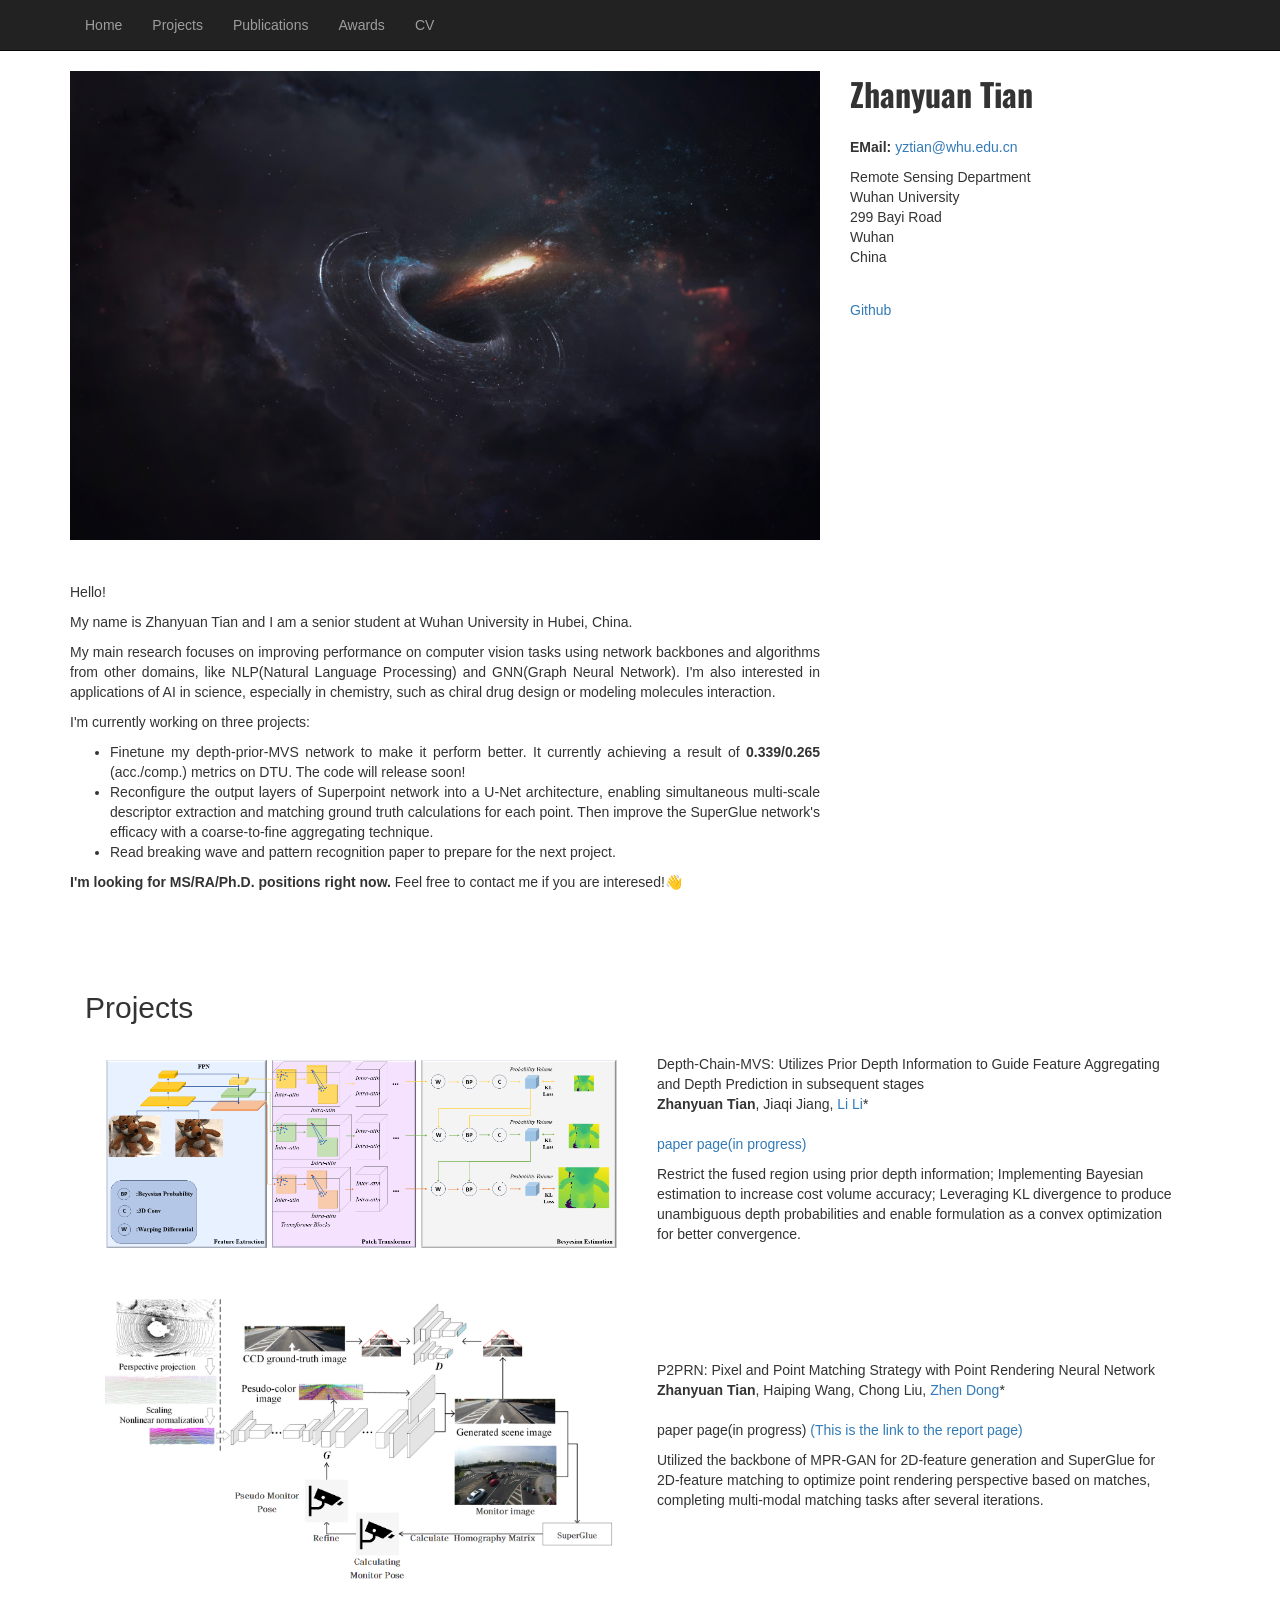
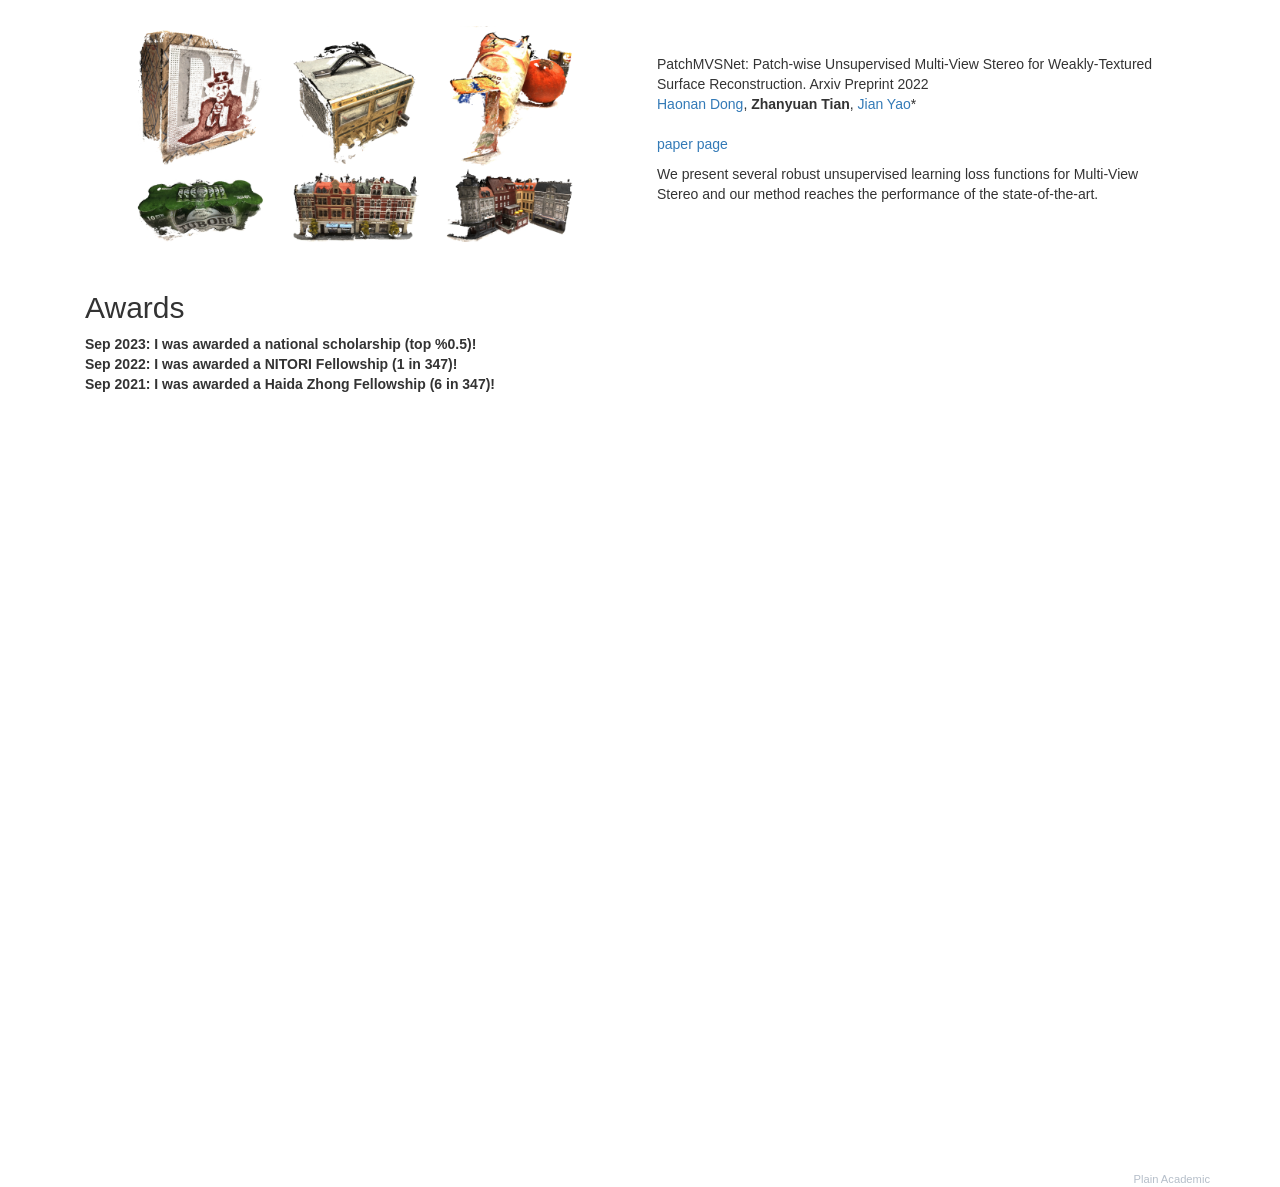
==== index.html @ 335a3fbc "Update index.html" ====
<!DOCTYPE html>
<!--
    Plain-Academic by Vasilios Mavroudis
    Released under the Simplified BSD License/FreeBSD (2-clause) License.
    https://github.com/mavroudisv/plain-academic
-->

<html lang="en">
<head>
  <title>Zhanyuan Tian</title>
  <meta charset="utf-8">
  <meta name="viewport" content="width=device-width, initial-scale=1">
  <link rel="stylesheet" href="https://maxcdn.bootstrapcdn.com/bootstrap/3.3.6/css/bootstrap.min.css">
  <script src="https://ajax.googleapis.com/ajax/libs/jquery/1.12.0/jquery.min.js"></script>
  <script src="https://maxcdn.bootstrapcdn.com/bootstrap/3.3.6/js/bootstrap.min.js"></script>
  <link href='https://fonts.googleapis.com/css?family=Oswald:700' rel='stylesheet' type='text/css'>
</head>
<body>


<!-- Navigation -->
	<nav class="navbar navbar-inverse navbar-static-top" role="navigation">
	  <div class="container">
		<div class="navbar-header">
		  <button type="button" class="navbar-toggle collapsed" data-toggle="collapse" data-target="#bs-example-navbar-collapse-1">
						<span class="sr-only">Toggle navigation</span>
						<span class="icon-bar"></span>
						<span class="icon-bar"></span>
						<span class="icon-bar"></span>
					</button>
		</div>

		<!-- Collect the nav links, forms, and other content for toggling -->
		<div class="collapse navbar-collapse" id="bs-example-navbar-collapse-1">
		  <ul class="nav navbar-nav">
				  <li><a href="index.html">Home</a></li>
				  <li><a href="#Projects">Projects</a></li>
				  <li><a href="#Publications">Publications</a></li> 
				  <li><a href="#Awards">Awards</a></li>
				  <li><a href="My_Resume_clean.pdf">CV</a></li> 
		  </ul>
		</div>
	  </div>
	</nav>
  
  <!-- Page Content -->
    <div class="container">

        <div class="row">

            <!-- Entries Column -->
            <div class="col-md-8" style="height: 100vh;">
                
                <!-- Main Image -->
                <img class="img-responsive" src="imgs/photo.gif" alt=""><br>
                
                <div style="margin-top:3%; text-align:justify;">     
					<p>Hello!<p>
					<p>My name is Zhanyuan Tian and I am a senior student at Wuhan University in Hubei, China. <p>
					<p>My main research focuses on improving performance on computer vision tasks using network backbones and algorithms from other domains, like NLP(Natural Language Processing) and GNN(Graph Neural Network). I'm also interested in applications of AI in science, especially in chemistry, such as chiral drug design or modeling molecules interaction.<p>
					<p> I'm currently working on three projects: </p>
					<ul>
					  <li>Finetune my depth-prior-MVS network to make it perform better. It currently achieving a result of <b>0.339/0.265</b> (acc./comp.) metrics on DTU. The code will release soon!</li>
					  <li>Reconfigure the output layers of Superpoint network into a U-Net architecture, enabling simultaneous multi-scale descriptor extraction and matching ground truth calculations for each point. Then improve the SuperGlue network's efficacy with a coarse-to-fine aggregating technique.</li>
					  <li>Read breaking wave and pattern recognition paper to prepare for the next project.</li>
					</ul>
					<p><b>I'm looking for MS/RA/Ph.D. positions right now.</b> Feel free to contact me if you are interesed!👋<p>
					
                </div>
            </div> 

            <!-- Contact Info on the Sidebar -->
            <div class="col-md-4">
                <div style="font-family: 'Oswald', sans-serif; font-size: 32px;"><b>Zhanyuan Tian</b></div><br>
                <p><b>EMail: </b><a href="mailto:yztian@whu.edu.cn">yztian@whu.edu.cn</a><br>
                <p>Remote Sensing Department<br>
                Wuhan University<br>
                299 Bayi Road<br>
                Wuhan <br>
                China <br>
                </p>
            </div>
            
            
            <!-- Links on the Sidebar -->
            <div class="col-md-4" style="margin-top:2%">
              <dd><a href="https://github.com/No-strum">Github</a></dd>
            </div>            
</div>
<!-- Projects -->
<div class="col-md-12" style="height: 100vh;">
  <h2 id="Projects">Projects</h2>
	<table style="width:100%;border:0px;border-spacing:0px;border-collapse:separate;margin-right:auto;margin-left:auto;"><tbody>
	<td style="padding:20px;width:25%;vertical-align:middle">
		<img src="imgs/depth-prior-MVS.png" alt="Project Image" width="512" height="auto" class="project-image">
        </td>
	<td style="padding:20px;width:75%;vertical-align:middle">
	           <span class="papertitle">Depth-Chain-MVS: Utilizes Prior Depth Information to Guide Feature Aggregating and Depth Prediction in subsequent stages</span>
	        <br>
	        <strong>Zhanyuan Tian</strong>,
	        Jiaqi Jiang,
	        <a href="https://cvrs.whu.edu.cn/lili/">Li Li</a>*
	        <br>
	        <br>
	        <a>paper page(in progress)</a>
	        <p></p>
	        <p>
	          	Restrict the fused region using prior depth information;
			Implementing Bayesian estimation to increase cost volume accuracy;
			Leveraging KL divergence to produce unambiguous depth probabilities and enable formulation as a convex optimization for better convergence.
	        </p>
        </td>
	</tbody>
	</table>
	
	
	<table style="width:100%;border:0px;border-spacing:0px;border-collapse:separate;margin-right:auto;margin-left:auto;"><tbody>
	<td style="padding:20px;width:25%;vertical-align:middle">
		<img src="imgs/P2PRN.png" alt="Project Image" width="512" height="auto" class="project-image">
        </td>
	<td style="padding:20px;width:75%;vertical-align:middle">
	          <span class="papertitle">P2PRN: Pixel and Point Matching Strategy with Point Rendering Neural Network</span>
	        <br>
	        <strong>Zhanyuan Tian</strong>,
	        Haiping Wang,
	        Chong Liu,
	        <a href="https://dongzhenwhu.github.io/index.html">Zhen Dong</a>*
	        <br>
	        <br>
	        paper page(in progress) <a href="https://arxiv.org/abs/2310.14296">(This is the link to the report page)</a>
	        <p></p>
	        <p>
	          	Utilized the backbone of MPR-GAN for 2D-feature generation and SuperGlue for 2D-feature matching to optimize point rendering perspective based on matches, completing multi-modal matching tasks after several iterations.
	        </p>
        </td>
	</tbody>
	</table>

	
	<table style="width:100%;border:0px;border-spacing:0px;border-collapse:separate;margin-right:auto;margin-left:auto;"><tbody>
	<td style="padding:20px;width:25%;vertical-align:middle">
		<img src="imgs/patchmvs.png" alt="Project Image" width="512" height="auto" class="project-image">
        </td>
	<td style="padding:20px;width:75%;vertical-align:middle">
	          <span class="papertitle">PatchMVSNet: Patch-wise Unsupervised Multi-View Stereo for Weakly-Textured Surface Reconstruction. Arxiv Preprint 2022</span>
	        <br>
	        <a href="https://haonan-dong.github.io/">Haonan Dong</a>,
	        <strong>Zhanyuan Tian</strong>,
	        <a href="https://cvrs.whu.edu.cn/JianYao/">Jian Yao</a>*
	        <br>
	        <br>
	        <a href="https://arxiv.org/abs/2203.02156">paper page</a>
	        <p></p>
	        <p>
	          	We present several robust unsupervised learning loss functions for Multi-View Stereo and our method reaches the performance of the state-of-the-art.
	        </p>
        </td>
	</tbody>
	</table>

         
</div>
		
<!-- Awards -->
<div class="col-md-12" style="height: 100vh;">
  <h2 id="Awards">Awards</h2>

  <strong>Sep 2023: I was awarded a national scholarship (top %0.5)! </strong><br/>

  <strong>Sep 2022: I was awarded a NITORI Fellowship (1 in 347)! </strong><br/>

<strong>Sep 2021: I was awarded a Haida Zhong Fellowship (6 in 347)! </strong><br/>
</div>



    <!-- /.container -->
    
    <!-- Other people may like it too! -->
    <a style="color:#b5bec9;font-size:0.8em; float:right;" href="https://github.com/mavroudisv/plain-academic">Plain Academic</a> 
    
</body>

</html>
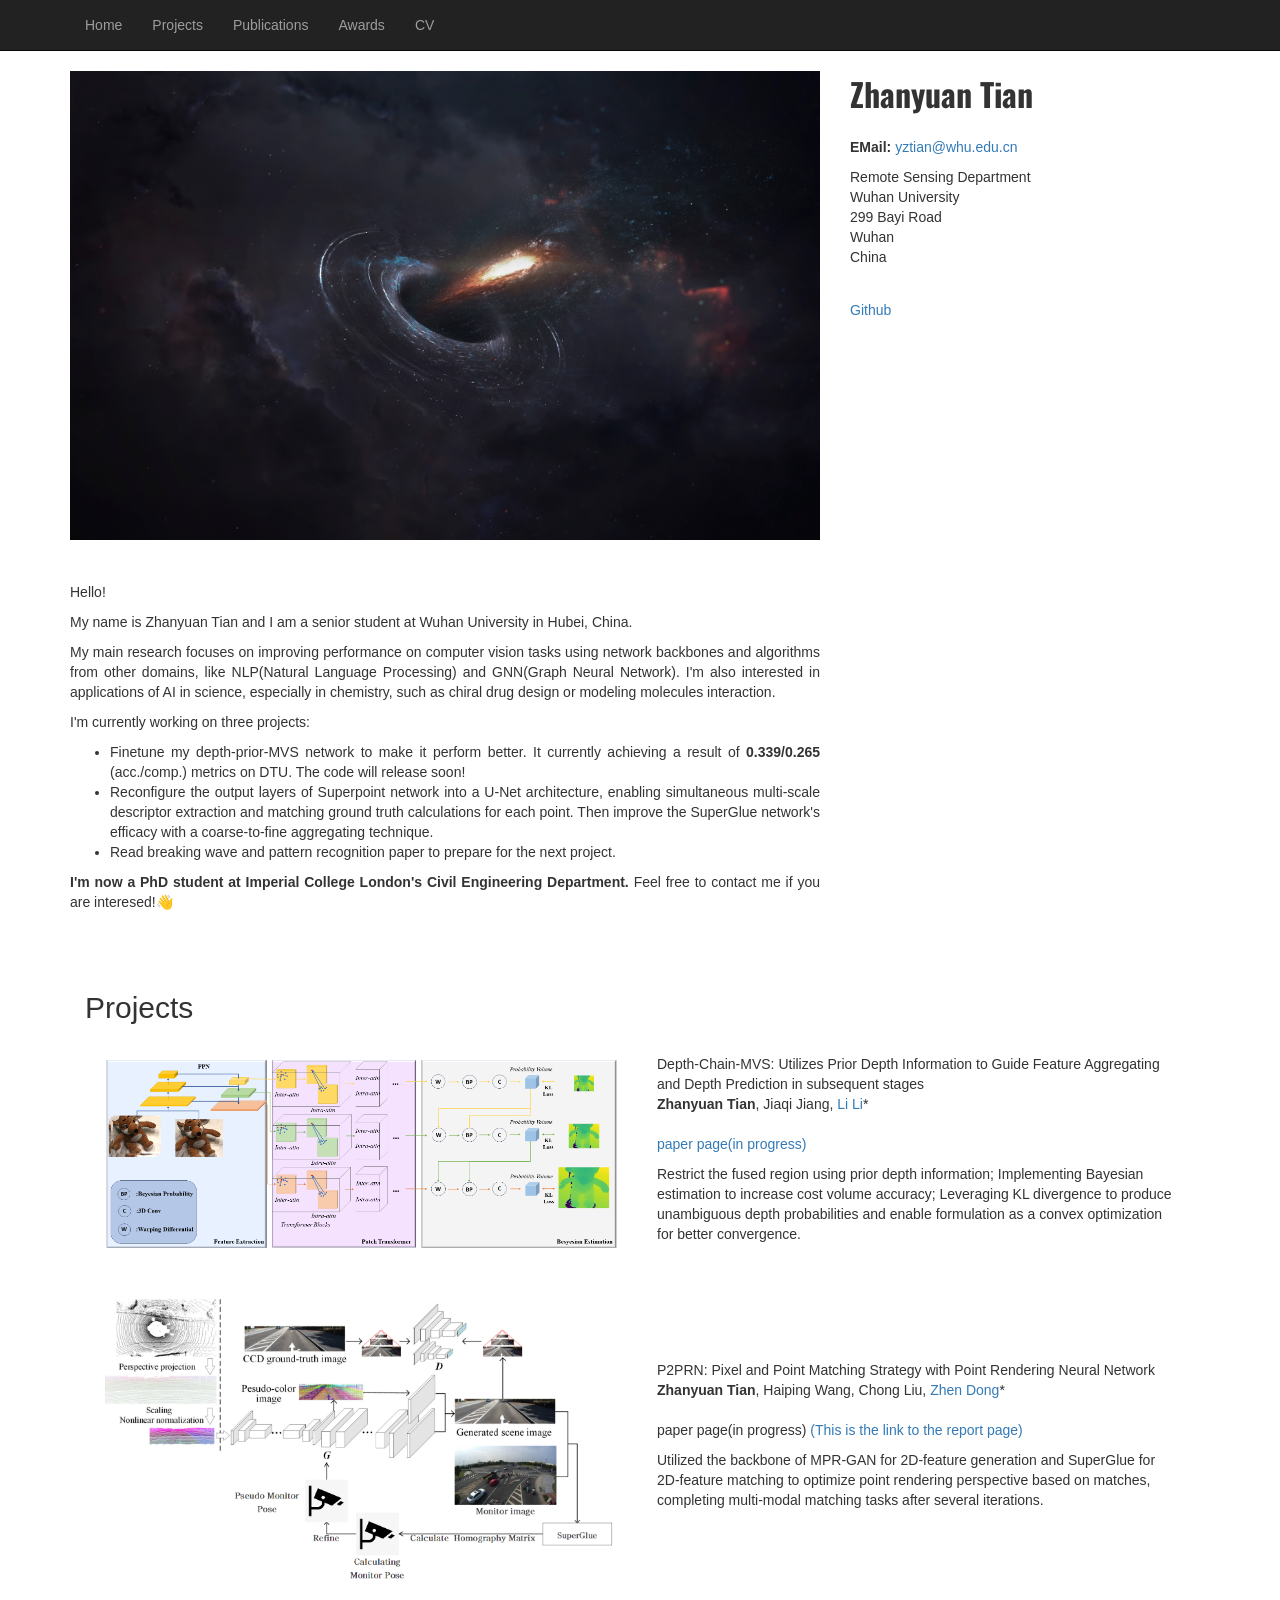
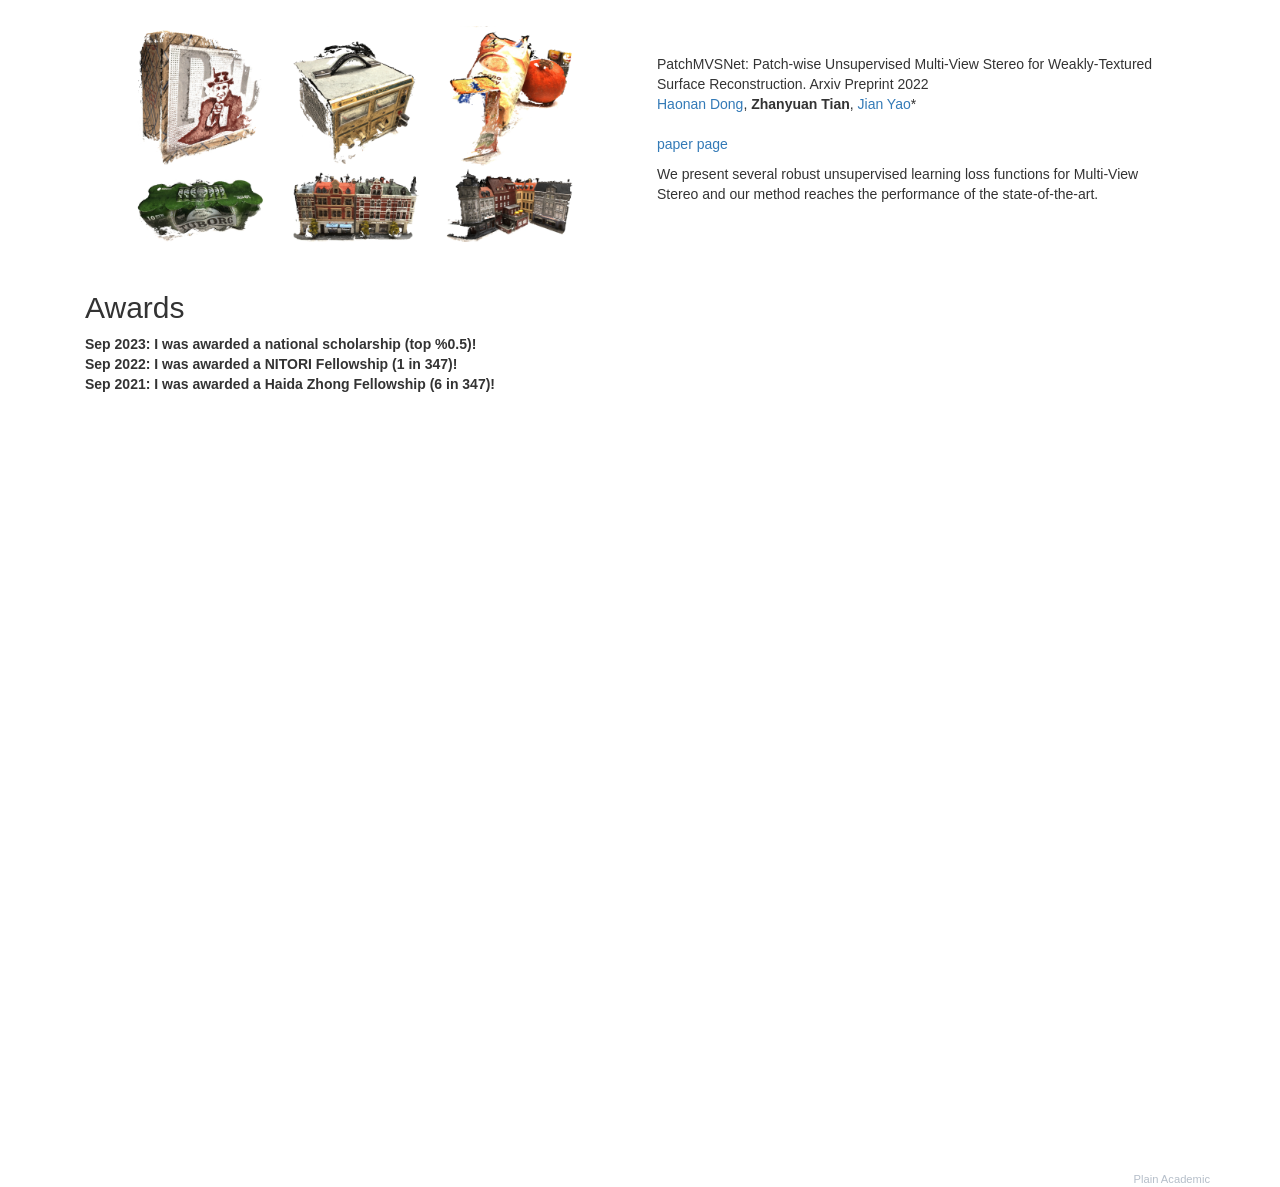
==== commit 9ba61fff: "Update index.html" ====
--- a/index.html
+++ b/index.html
@@ -64,7 +64,7 @@
 					  <li>Reconfigure the output layers of Superpoint network into a U-Net architecture, enabling simultaneous multi-scale descriptor extraction and matching ground truth calculations for each point. Then improve the SuperGlue network's efficacy with a coarse-to-fine aggregating technique.</li>
 					  <li>Read breaking wave and pattern recognition paper to prepare for the next project.</li>
 					</ul>
-					<p><b>I'm looking for MS/RA/Ph.D. positions right now.</b> Feel free to contact me if you are interesed!👋<p>
+					<p><b>I'm now a PhD student at Imperial College London's Civil Engineering Department.</b> Feel free to contact me if you are interesed!👋<p>
 					
                 </div>
             </div> 
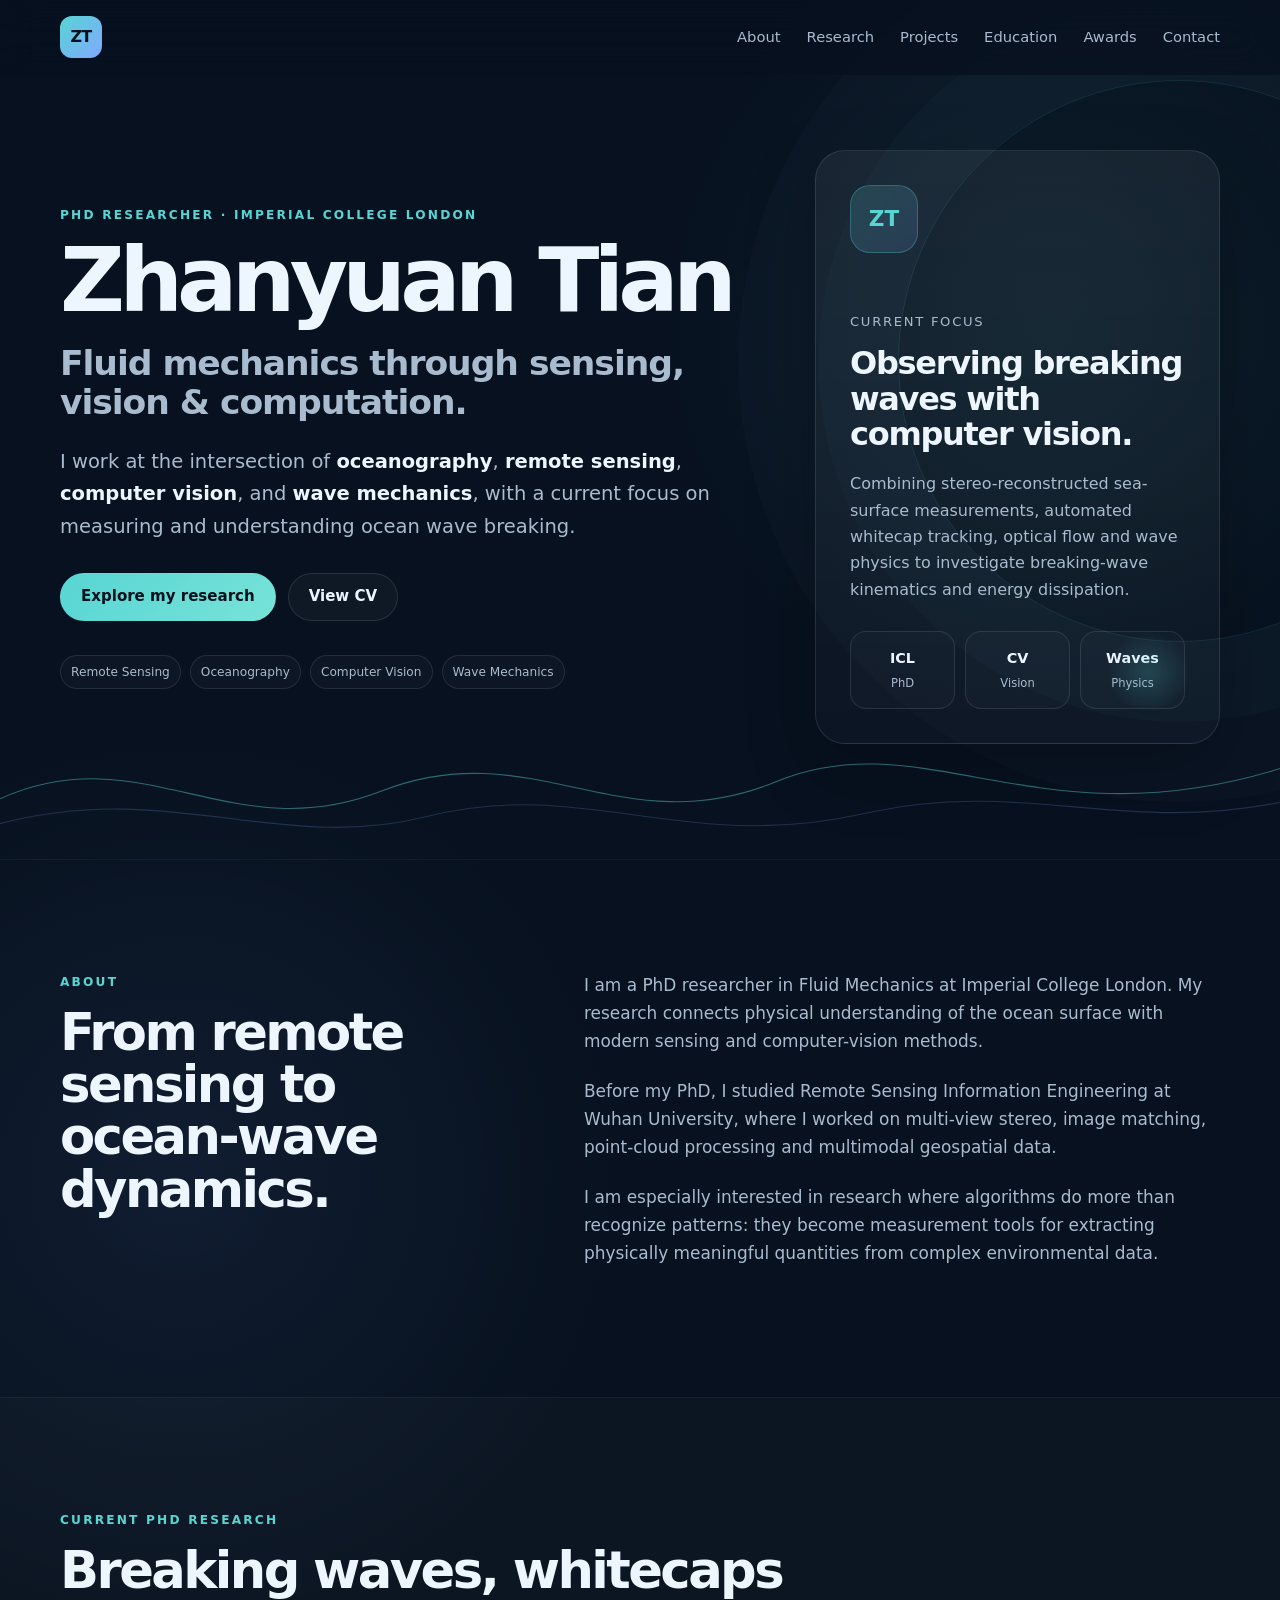
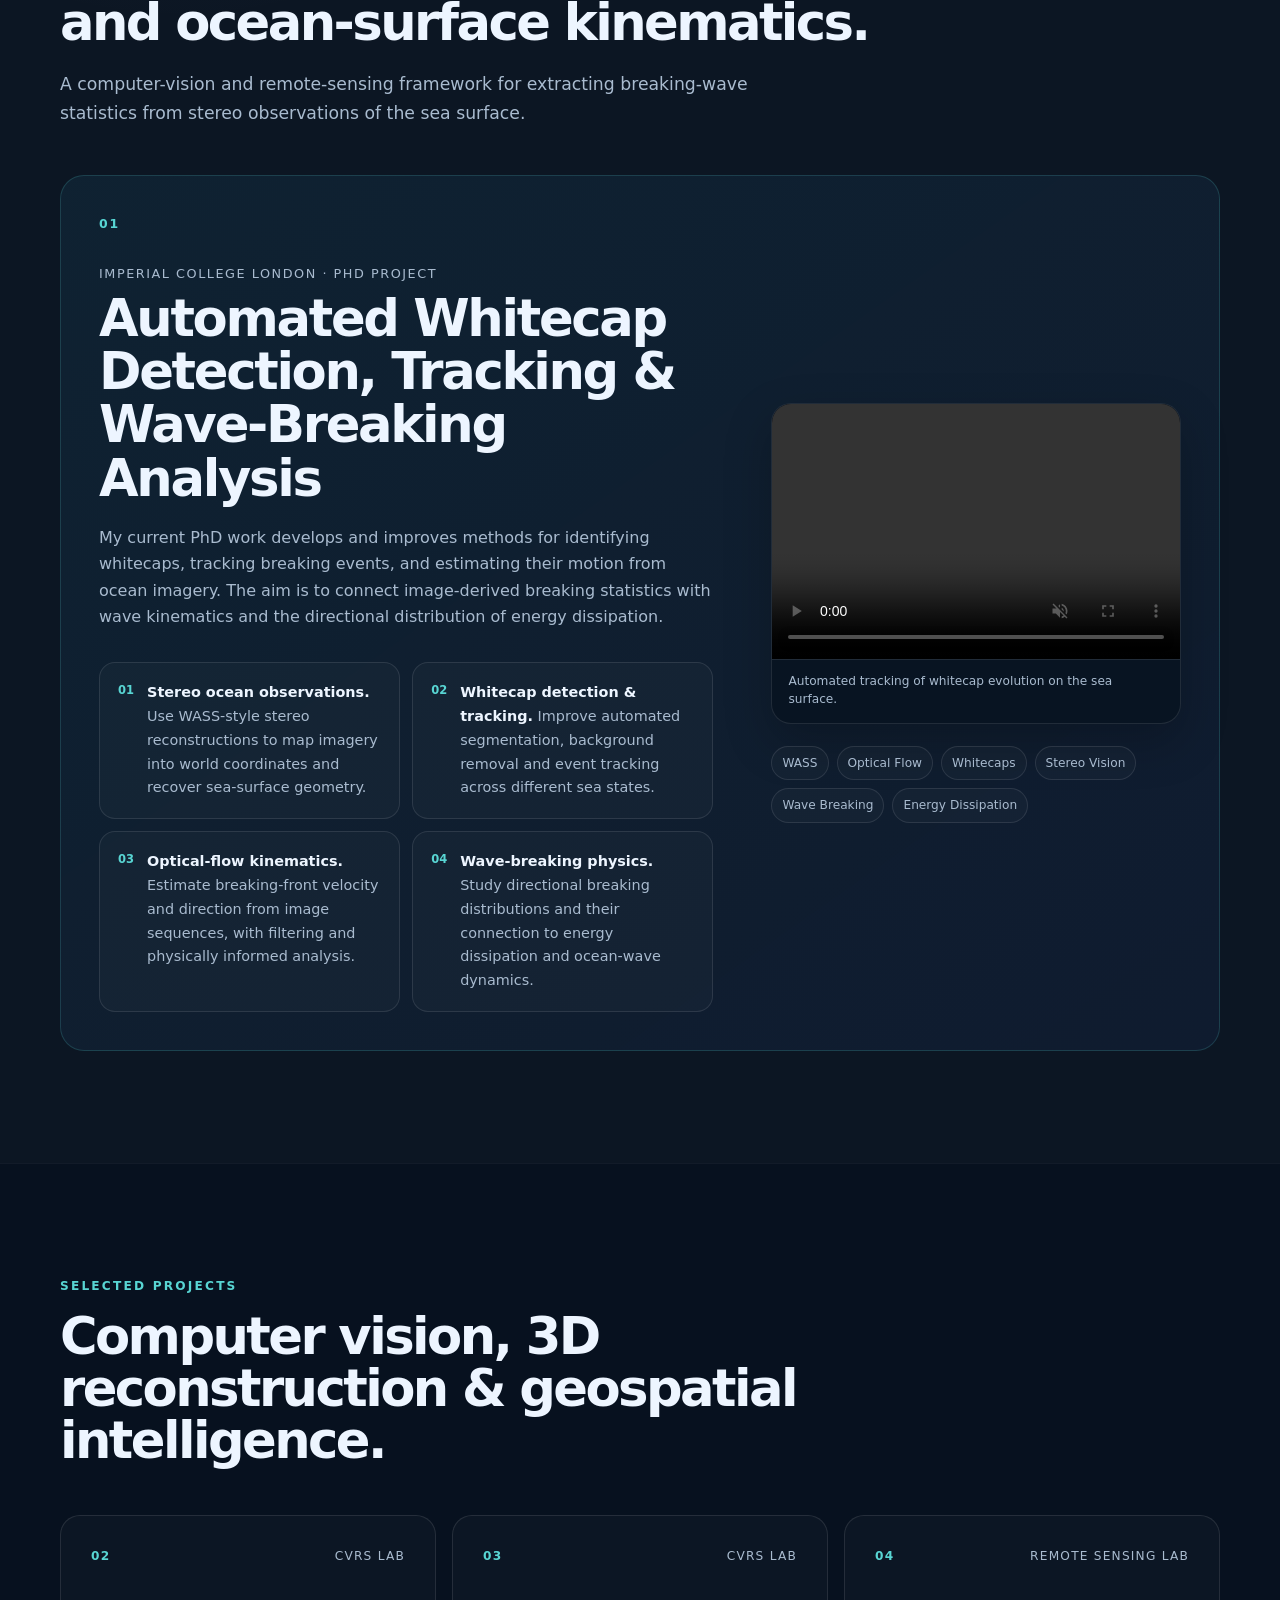
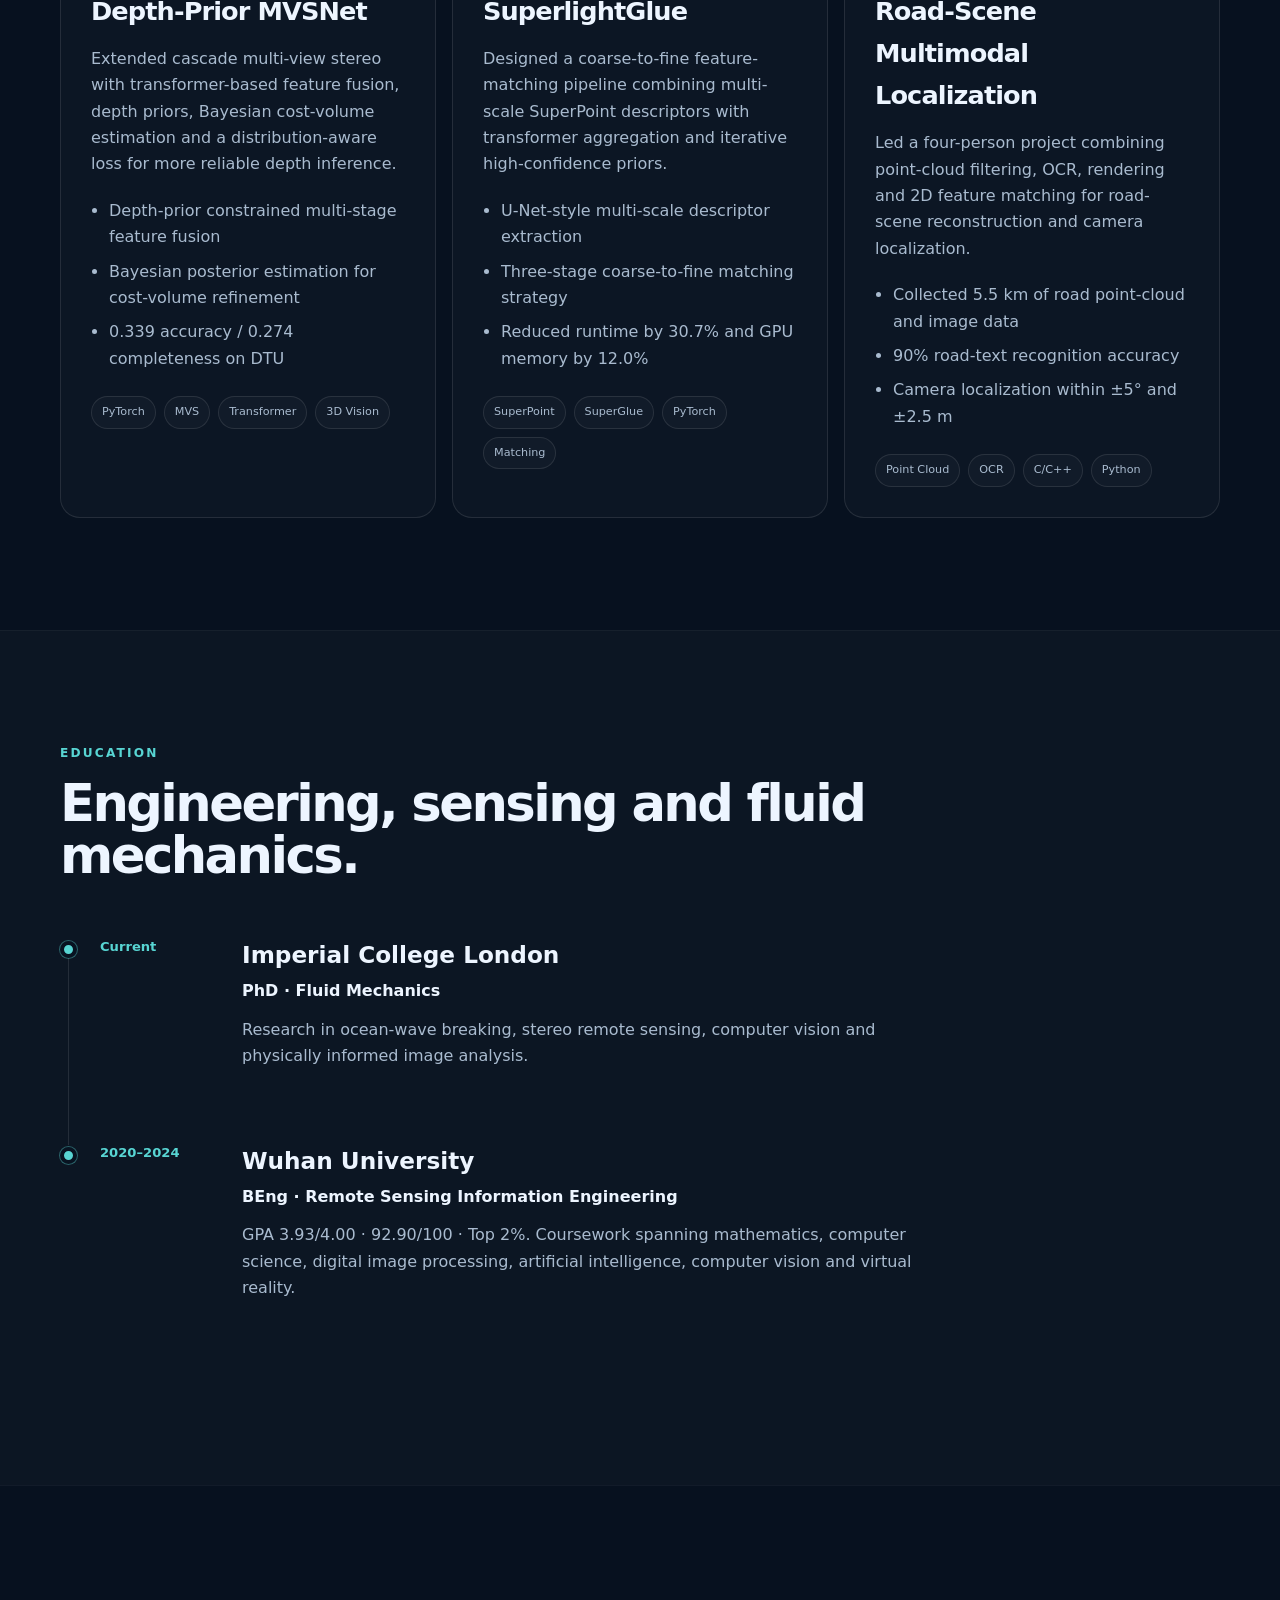
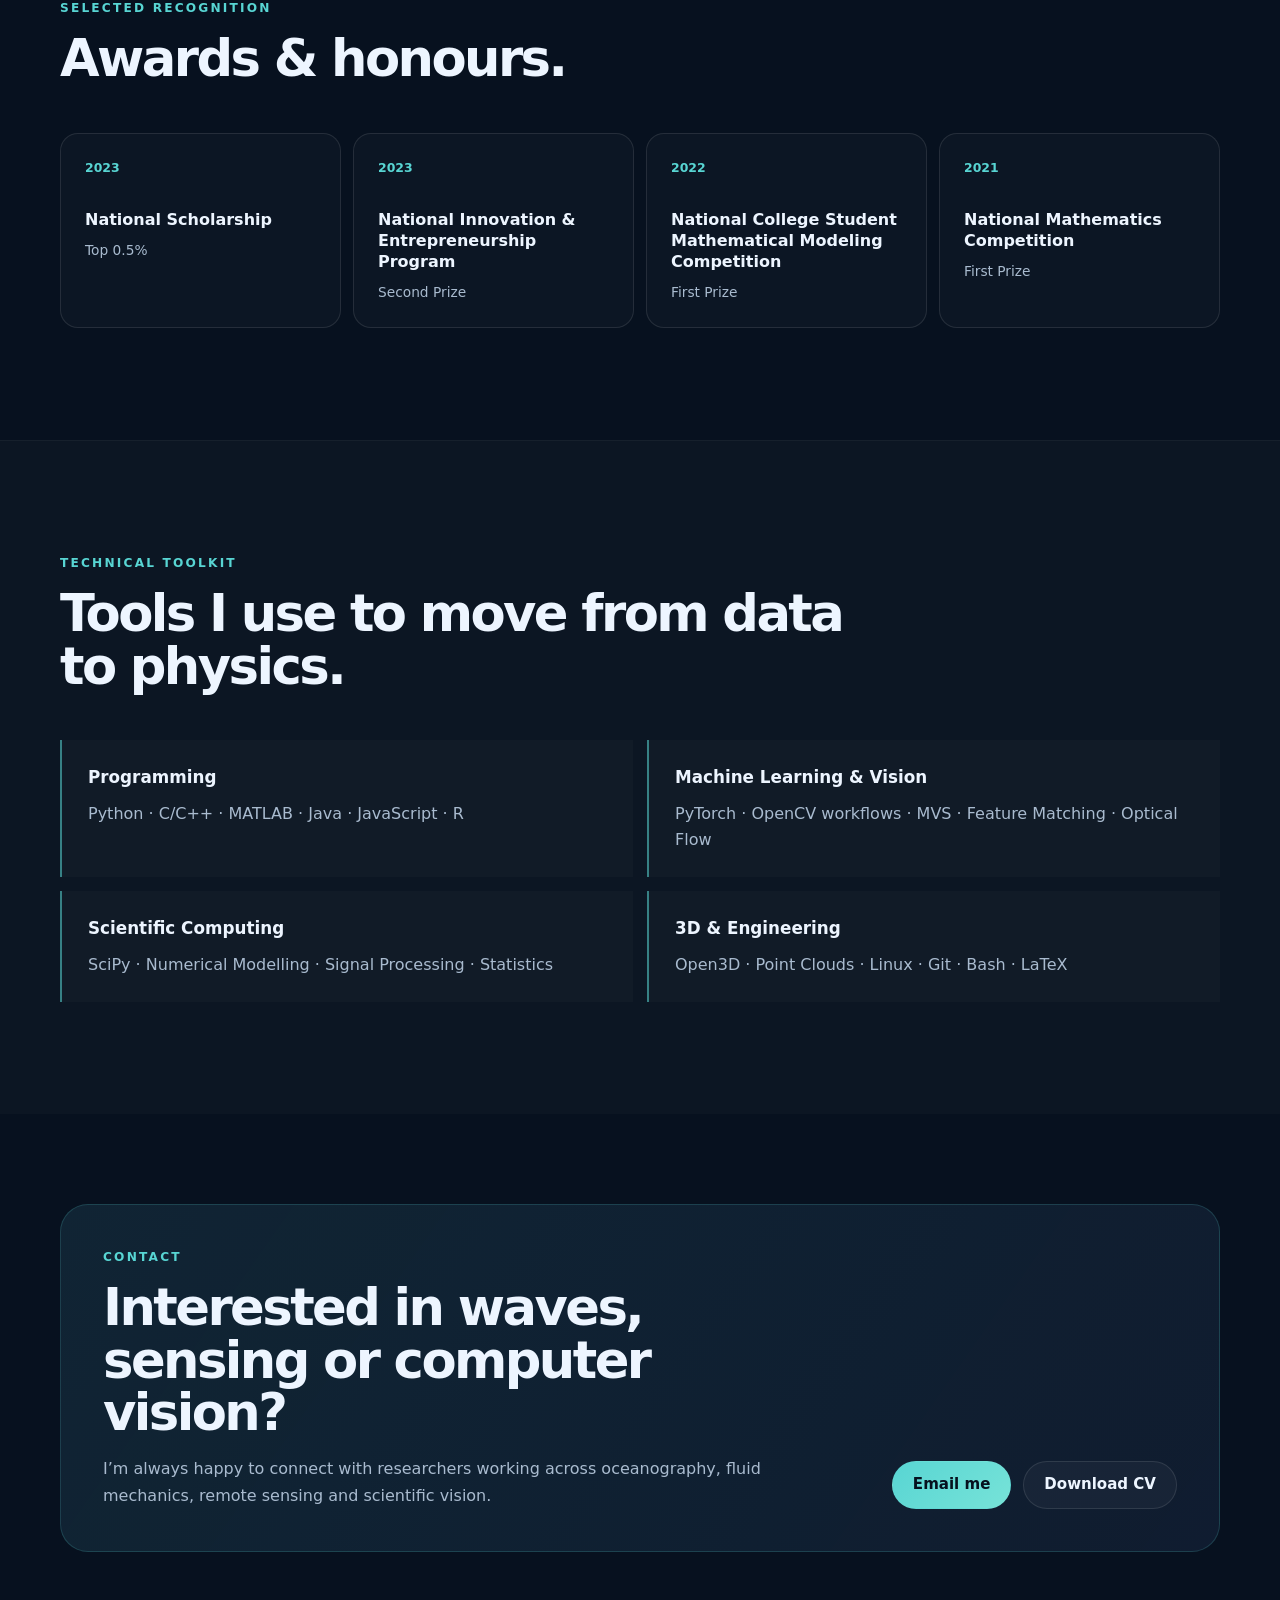
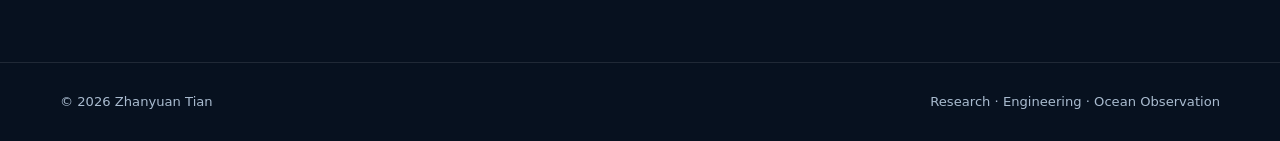
==== commit 76a51b77: "Publish personal academic website" ====
--- a/index.html
+++ b/index.html
@@ -1,184 +1,434 @@
 <!DOCTYPE html>
-<!--
-    Plain-Academic by Vasilios Mavroudis
-    Released under the Simplified BSD License/FreeBSD (2-clause) License.
-    https://github.com/mavroudisv/plain-academic
--->
-
 <html lang="en">
 <head>
-  <title>Zhanyuan Tian</title>
-  <meta charset="utf-8">
-  <meta name="viewport" content="width=device-width, initial-scale=1">
-  <link rel="stylesheet" href="https://maxcdn.bootstrapcdn.com/bootstrap/3.3.6/css/bootstrap.min.css">
-  <script src="https://ajax.googleapis.com/ajax/libs/jquery/1.12.0/jquery.min.js"></script>
-  <script src="https://maxcdn.bootstrapcdn.com/bootstrap/3.3.6/js/bootstrap.min.js"></script>
-  <link href='https://fonts.googleapis.com/css?family=Oswald:700' rel='stylesheet' type='text/css'>
+  <meta charset="UTF-8" />
+  <meta name="viewport" content="width=device-width, initial-scale=1.0" />
+  <meta
+    name="description"
+    content="Zhanyuan Tian — PhD researcher at Imperial College London working across fluid mechanics, oceanography, remote sensing, and computer vision."
+  />
+  <meta name="theme-color" content="#07111f" />
+  <title>Zhanyuan Tian | Fluid Mechanics · Oceanography · Computer Vision</title>
+
+  <link rel="icon" href="assets/favicon.svg" type="image/svg+xml" />
+  <link rel="stylesheet" href="style.css" />
 </head>
+
 <body>
-
-
-<!-- Navigation -->
-	<nav class="navbar navbar-inverse navbar-static-top" role="navigation">
-	  <div class="container">
-		<div class="navbar-header">
-		  <button type="button" class="navbar-toggle collapsed" data-toggle="collapse" data-target="#bs-example-navbar-collapse-1">
-						<span class="sr-only">Toggle navigation</span>
-						<span class="icon-bar"></span>
-						<span class="icon-bar"></span>
-						<span class="icon-bar"></span>
-					</button>
-		</div>
-
-		<!-- Collect the nav links, forms, and other content for toggling -->
-		<div class="collapse navbar-collapse" id="bs-example-navbar-collapse-1">
-		  <ul class="nav navbar-nav">
-				  <li><a href="index.html">Home</a></li>
-				  <li><a href="#Projects">Projects</a></li>
-				  <li><a href="#Publications">Publications</a></li> 
-				  <li><a href="#Awards">Awards</a></li>
-				  <li><a href="My_Resume_clean.pdf">CV</a></li> 
-		  </ul>
-		</div>
-	  </div>
-	</nav>
-  
-  <!-- Page Content -->
-    <div class="container">
-
-        <div class="row">
-
-            <!-- Entries Column -->
-            <div class="col-md-8" style="height: 100vh;">
-                
-                <!-- Main Image -->
-                <img class="img-responsive" src="imgs/photo.gif" alt=""><br>
-                
-                <div style="margin-top:3%; text-align:justify;">     
-					<p>Hello!<p>
-					<p>My name is Zhanyuan Tian and I am a senior student at Wuhan University in Hubei, China. <p>
-					<p>My main research focuses on improving performance on computer vision tasks using network backbones and algorithms from other domains, like NLP(Natural Language Processing) and GNN(Graph Neural Network). I'm also interested in applications of AI in science, especially in chemistry, such as chiral drug design or modeling molecules interaction.<p>
-					<p> I'm currently working on three projects: </p>
-					<ul>
-					  <li>Finetune my depth-prior-MVS network to make it perform better. It currently achieving a result of <b>0.339/0.265</b> (acc./comp.) metrics on DTU. The code will release soon!</li>
-					  <li>Reconfigure the output layers of Superpoint network into a U-Net architecture, enabling simultaneous multi-scale descriptor extraction and matching ground truth calculations for each point. Then improve the SuperGlue network's efficacy with a coarse-to-fine aggregating technique.</li>
-					  <li>Read breaking wave and pattern recognition paper to prepare for the next project.</li>
-					</ul>
-					<p><b>I'm now a PhD student at Imperial College London's Civil Engineering Department.</b> Feel free to contact me if you are interesed!👋<p>
-					
-                </div>
-            </div> 
-
-            <!-- Contact Info on the Sidebar -->
-            <div class="col-md-4">
-                <div style="font-family: 'Oswald', sans-serif; font-size: 32px;"><b>Zhanyuan Tian</b></div><br>
-                <p><b>EMail: </b><a href="mailto:yztian@whu.edu.cn">yztian@whu.edu.cn</a><br>
-                <p>Remote Sensing Department<br>
-                Wuhan University<br>
-                299 Bayi Road<br>
-                Wuhan <br>
-                China <br>
+  <header class="site-header">
+    <nav class="nav container" aria-label="Main navigation">
+      <a class="brand" href="#home" aria-label="Zhanyuan Tian homepage">ZT</a>
+
+      <button
+        class="nav-toggle"
+        aria-label="Open navigation"
+        aria-expanded="false"
+        aria-controls="nav-links"
+      >
+        <span></span><span></span><span></span>
+      </button>
+
+      <div class="nav-links" id="nav-links">
+        <a href="#about">About</a>
+        <a href="#research">Research</a>
+        <a href="#projects">Projects</a>
+        <a href="#education">Education</a>
+        <a href="#awards">Awards</a>
+        <a href="#contact">Contact</a>
+      </div>
+    </nav>
+  </header>
+
+  <main>
+    <section class="hero" id="home">
+      <div class="container hero-grid">
+        <div class="hero-copy reveal">
+          <p class="eyebrow">PhD Researcher · Imperial College London</p>
+          <h1>
+            Zhanyuan Tian
+            <span>Fluid mechanics through sensing, vision & computation.</span>
+          </h1>
+
+          <p class="hero-text">
+            I work at the intersection of <strong>oceanography</strong>,
+            <strong>remote sensing</strong>, <strong>computer vision</strong>,
+            and <strong>wave mechanics</strong>, with a current focus on
+            measuring and understanding ocean wave breaking.
+          </p>
+
+          <div class="hero-actions">
+            <a class="button primary" href="#research">Explore my research</a>
+            <a class="button secondary" href="assets/Zhanyuan_Tian_CV.pdf" target="_blank" rel="noopener">
+              View CV
+            </a>
+          </div>
+
+          <div class="hero-meta" aria-label="Research interests">
+            <span>Remote Sensing</span>
+            <span>Oceanography</span>
+            <span>Computer Vision</span>
+            <span>Wave Mechanics</span>
+          </div>
+        </div>
+
+        <aside class="profile-card reveal" aria-label="Profile summary">
+          <div class="profile-mark">ZT</div>
+          <p class="profile-kicker">Current focus</p>
+          <h2>Observing breaking waves with computer vision.</h2>
+          <p>
+            Combining stereo-reconstructed sea-surface measurements,
+            automated whitecap tracking, optical flow and wave physics to
+            investigate breaking-wave kinematics and energy dissipation.
+          </p>
+          <div class="mini-stat-grid">
+            <div>
+              <strong>ICL</strong>
+              <span>PhD</span>
+            </div>
+            <div>
+              <strong>CV</strong>
+              <span>Vision</span>
+            </div>
+            <div>
+              <strong>Waves</strong>
+              <span>Physics</span>
+            </div>
+          </div>
+        </aside>
+      </div>
+
+      <div class="wave-line" aria-hidden="true">
+        <svg viewBox="0 0 1440 160" preserveAspectRatio="none">
+          <path
+            d="M0,92 C160,20 260,150 430,83 C600,17 700,145 875,72 C1040,5 1170,142 1440,58"
+          />
+          <path
+            d="M0,120 C190,70 315,154 480,112 C660,67 770,155 975,108 C1150,69 1260,132 1440,96"
+          />
+        </svg>
+      </div>
+    </section>
+
+    <section class="section" id="about">
+      <div class="container two-column">
+        <div class="section-heading reveal">
+          <p class="eyebrow">About</p>
+          <h2>From remote sensing to ocean-wave dynamics.</h2>
+        </div>
+
+        <div class="prose reveal">
+          <p>
+            I am a PhD researcher in Fluid Mechanics at Imperial College London.
+            My research connects physical understanding of the ocean surface with
+            modern sensing and computer-vision methods.
+          </p>
+          <p>
+            Before my PhD, I studied Remote Sensing Information Engineering at
+            Wuhan University, where I worked on multi-view stereo, image matching,
+            point-cloud processing and multimodal geospatial data.
+          </p>
+          <p>
+            I am especially interested in research where algorithms do more than
+            recognize patterns: they become measurement tools for extracting
+            physically meaningful quantities from complex environmental data.
+          </p>
+        </div>
+      </div>
+    </section>
+
+    <section class="section section-alt" id="research">
+      <div class="container">
+        <div class="section-heading reveal">
+          <p class="eyebrow">Current PhD Research</p>
+          <h2>Breaking waves, whitecaps and ocean-surface kinematics.</h2>
+          <p class="section-intro">
+            A computer-vision and remote-sensing framework for extracting
+            breaking-wave statistics from stereo observations of the sea surface.
+          </p>
+        </div>
+
+        <article class="featured-project reveal">
+          <div class="featured-main">
+            <div class="project-number">01</div>
+            <p class="project-label">Imperial College London · PhD Project</p>
+            <h3>Automated Whitecap Detection, Tracking & Wave-Breaking Analysis</h3>
+            <p>
+              My current PhD work develops and improves methods for identifying
+              whitecaps, tracking breaking events, and estimating their motion
+              from ocean imagery. The aim is to connect image-derived breaking
+              statistics with wave kinematics and the directional distribution
+              of energy dissipation.
+            </p>
+
+            <div class="research-points">
+              <div>
+                <span>01</span>
+                <p>
+                  <strong>Stereo ocean observations.</strong>
+                  Use WASS-style stereo reconstructions to map imagery into
+                  world coordinates and recover sea-surface geometry.
                 </p>
+              </div>
+              <div>
+                <span>02</span>
+                <p>
+                  <strong>Whitecap detection & tracking.</strong>
+                  Improve automated segmentation, background removal and
+                  event tracking across different sea states.
+                </p>
+              </div>
+              <div>
+                <span>03</span>
+                <p>
+                  <strong>Optical-flow kinematics.</strong>
+                  Estimate breaking-front velocity and direction from image
+                  sequences, with filtering and physically informed analysis.
+                </p>
+              </div>
+              <div>
+                <span>04</span>
+                <p>
+                  <strong>Wave-breaking physics.</strong>
+                  Study directional breaking distributions and their connection
+                  to energy dissipation and ocean-wave dynamics.
+                </p>
+              </div>
+            </div>
+          </div>
+
+          <div class="featured-side">
+            <div class="phd-video-card">
+              <video
+                class="phd-video"
+                autoplay
+                muted
+                loop
+                playsinline
+                controls
+                preload="metadata"
+                aria-label="Tracked whitecaps on the sea surface"
+              >
+                <source src="assets/Phd.mp4" type="video/mp4" />
+                Your browser does not support embedded MP4 video.
+              </video>
+              <p class="media-caption">
+                Automated tracking of whitecap evolution on the sea surface.
+              </p>
             </div>
             
-            
-            <!-- Links on the Sidebar -->
-            <div class="col-md-4" style="margin-top:2%">
-              <dd><a href="https://github.com/No-strum">Github</a></dd>
-            </div>            
-</div>
-<!-- Projects -->
-<div class="col-md-12" style="height: 100vh;">
-  <h2 id="Projects">Projects</h2>
-	<table style="width:100%;border:0px;border-spacing:0px;border-collapse:separate;margin-right:auto;margin-left:auto;"><tbody>
-	<td style="padding:20px;width:25%;vertical-align:middle">
-		<img src="imgs/depth-prior-MVS.png" alt="Project Image" width="512" height="auto" class="project-image">
-        </td>
-	<td style="padding:20px;width:75%;vertical-align:middle">
-	           <span class="papertitle">Depth-Chain-MVS: Utilizes Prior Depth Information to Guide Feature Aggregating and Depth Prediction in subsequent stages</span>
-	        <br>
-	        <strong>Zhanyuan Tian</strong>,
-	        Jiaqi Jiang,
-	        <a href="https://cvrs.whu.edu.cn/lili/">Li Li</a>*
-	        <br>
-	        <br>
-	        <a>paper page(in progress)</a>
-	        <p></p>
-	        <p>
-	          	Restrict the fused region using prior depth information;
-			Implementing Bayesian estimation to increase cost volume accuracy;
-			Leveraging KL divergence to produce unambiguous depth probabilities and enable formulation as a convex optimization for better convergence.
-	        </p>
-        </td>
-	</tbody>
-	</table>
-	
-	
-	<table style="width:100%;border:0px;border-spacing:0px;border-collapse:separate;margin-right:auto;margin-left:auto;"><tbody>
-	<td style="padding:20px;width:25%;vertical-align:middle">
-		<img src="imgs/P2PRN.png" alt="Project Image" width="512" height="auto" class="project-image">
-        </td>
-	<td style="padding:20px;width:75%;vertical-align:middle">
-	          <span class="papertitle">P2PRN: Pixel and Point Matching Strategy with Point Rendering Neural Network</span>
-	        <br>
-	        <strong>Zhanyuan Tian</strong>,
-	        Haiping Wang,
-	        Chong Liu,
-	        <a href="https://dongzhenwhu.github.io/index.html">Zhen Dong</a>*
-	        <br>
-	        <br>
-	        paper page(in progress) <a href="https://arxiv.org/abs/2310.14296">(This is the link to the report page)</a>
-	        <p></p>
-	        <p>
-	          	Utilized the backbone of MPR-GAN for 2D-feature generation and SuperGlue for 2D-feature matching to optimize point rendering perspective based on matches, completing multi-modal matching tasks after several iterations.
-	        </p>
-        </td>
-	</tbody>
-	</table>
-
-	
-	<table style="width:100%;border:0px;border-spacing:0px;border-collapse:separate;margin-right:auto;margin-left:auto;"><tbody>
-	<td style="padding:20px;width:25%;vertical-align:middle">
-		<img src="imgs/patchmvs.png" alt="Project Image" width="512" height="auto" class="project-image">
-        </td>
-	<td style="padding:20px;width:75%;vertical-align:middle">
-	          <span class="papertitle">PatchMVSNet: Patch-wise Unsupervised Multi-View Stereo for Weakly-Textured Surface Reconstruction. Arxiv Preprint 2022</span>
-	        <br>
-	        <a href="https://haonan-dong.github.io/">Haonan Dong</a>,
-	        <strong>Zhanyuan Tian</strong>,
-	        <a href="https://cvrs.whu.edu.cn/JianYao/">Jian Yao</a>*
-	        <br>
-	        <br>
-	        <a href="https://arxiv.org/abs/2203.02156">paper page</a>
-	        <p></p>
-	        <p>
-	          	We present several robust unsupervised learning loss functions for Multi-View Stereo and our method reaches the performance of the state-of-the-art.
-	        </p>
-        </td>
-	</tbody>
-	</table>
-
-         
-</div>
-		
-<!-- Awards -->
-<div class="col-md-12" style="height: 100vh;">
-  <h2 id="Awards">Awards</h2>
-
-  <strong>Sep 2023: I was awarded a national scholarship (top %0.5)! </strong><br/>
-
-  <strong>Sep 2022: I was awarded a NITORI Fellowship (1 in 347)! </strong><br/>
-
-<strong>Sep 2021: I was awarded a Haida Zhong Fellowship (6 in 347)! </strong><br/>
-</div>
-
-
-
-    <!-- /.container -->
-    
-    <!-- Other people may like it too! -->
-    <a style="color:#b5bec9;font-size:0.8em; float:right;" href="https://github.com/mavroudisv/plain-academic">Plain Academic</a> 
-    
+            <div class="tag-list">
+              <span>WASS</span>
+              <span>Optical Flow</span>
+              <span>Whitecaps</span>
+              <span>Stereo Vision</span>
+              <span>Wave Breaking</span>
+              <span>Energy Dissipation</span>
+            </div>
+          </div>
+        </article>
+      </div>
+    </section>
+
+    <section class="section" id="projects">
+      <div class="container">
+        <div class="section-heading reveal">
+          <p class="eyebrow">Selected Projects</p>
+          <h2>Computer vision, 3D reconstruction & geospatial intelligence.</h2>
+        </div>
+
+        <div class="project-grid">
+          <article class="project-card reveal">
+            <div class="project-topline">
+              <span class="project-index">02</span>
+              <span class="project-year">CVRS Lab</span>
+            </div>
+            <h3>Depth-Prior MVSNet</h3>
+            <p>
+              Extended cascade multi-view stereo with transformer-based feature
+              fusion, depth priors, Bayesian cost-volume estimation and a
+              distribution-aware loss for more reliable depth inference.
+            </p>
+            <ul>
+              <li>Depth-prior constrained multi-stage feature fusion</li>
+              <li>Bayesian posterior estimation for cost-volume refinement</li>
+              <li>0.339 accuracy / 0.274 completeness on DTU</li>
+            </ul>
+            <div class="tag-list small">
+              <span>PyTorch</span><span>MVS</span><span>Transformer</span><span>3D Vision</span>
+            </div>
+          </article>
+
+          <article class="project-card reveal">
+            <div class="project-topline">
+              <span class="project-index">03</span>
+              <span class="project-year">CVRS Lab</span>
+            </div>
+            <h3>SuperlightGlue</h3>
+            <p>
+              Designed a coarse-to-fine feature-matching pipeline combining
+              multi-scale SuperPoint descriptors with transformer aggregation
+              and iterative high-confidence priors.
+            </p>
+            <ul>
+              <li>U-Net-style multi-scale descriptor extraction</li>
+              <li>Three-stage coarse-to-fine matching strategy</li>
+              <li>Reduced runtime by 30.7% and GPU memory by 12.0%</li>
+            </ul>
+            <div class="tag-list small">
+              <span>SuperPoint</span><span>SuperGlue</span><span>PyTorch</span><span>Matching</span>
+            </div>
+          </article>
+
+          <article class="project-card reveal">
+            <div class="project-topline">
+              <span class="project-index">04</span>
+              <span class="project-year">Remote Sensing Lab</span>
+            </div>
+            <h3>Road-Scene Multimodal Localization</h3>
+            <p>
+              Led a four-person project combining point-cloud filtering, OCR,
+              rendering and 2D feature matching for road-scene reconstruction
+              and camera localization.
+            </p>
+            <ul>
+              <li>Collected 5.5 km of road point-cloud and image data</li>
+              <li>90% road-text recognition accuracy</li>
+              <li>Camera localization within ±5° and ±2.5 m</li>
+            </ul>
+            <div class="tag-list small">
+              <span>Point Cloud</span><span>OCR</span><span>C/C++</span><span>Python</span>
+            </div>
+          </article>
+        </div>
+      </div>
+    </section>
+
+    <section class="section section-alt" id="education">
+      <div class="container">
+        <div class="section-heading reveal">
+          <p class="eyebrow">Education</p>
+          <h2>Engineering, sensing and fluid mechanics.</h2>
+        </div>
+
+        <div class="timeline">
+          <article class="timeline-item reveal">
+            <div class="timeline-dot"></div>
+            <div class="timeline-meta">Current</div>
+            <div class="timeline-content">
+              <h3>Imperial College London</h3>
+              <p class="degree">PhD · Fluid Mechanics</p>
+              <p>
+                Research in ocean-wave breaking, stereo remote sensing,
+                computer vision and physically informed image analysis.
+              </p>
+            </div>
+          </article>
+
+          <article class="timeline-item reveal">
+            <div class="timeline-dot"></div>
+            <div class="timeline-meta">2020–2024</div>
+            <div class="timeline-content">
+              <h3>Wuhan University</h3>
+              <p class="degree">BEng · Remote Sensing Information Engineering</p>
+              <p>
+                GPA 3.93/4.00 · 92.90/100 · Top 2%. Coursework spanning
+                mathematics, computer science, digital image processing,
+                artificial intelligence, computer vision and virtual reality.
+              </p>
+            </div>
+          </article>
+        </div>
+      </div>
+    </section>
+
+    <section class="section" id="awards">
+      <div class="container">
+        <div class="section-heading reveal">
+          <p class="eyebrow">Selected Recognition</p>
+          <h2>Awards & honours.</h2>
+        </div>
+
+        <div class="award-grid">
+          <div class="award-card reveal">
+            <span>2023</span>
+            <strong>National Scholarship</strong>
+            <p>Top 0.5%</p>
+          </div>
+          <div class="award-card reveal">
+            <span>2023</span>
+            <strong>National Innovation & Entrepreneurship Program</strong>
+            <p>Second Prize</p>
+          </div>
+          <div class="award-card reveal">
+            <span>2022</span>
+            <strong>National College Student Mathematical Modeling Competition</strong>
+            <p>First Prize</p>
+          </div>
+          <div class="award-card reveal">
+            <span>2021</span>
+            <strong>National Mathematics Competition</strong>
+            <p>First Prize</p>
+          </div>
+        </div>
+      </div>
+    </section>
+
+    <section class="section section-alt" id="skills">
+      <div class="container">
+        <div class="section-heading reveal">
+          <p class="eyebrow">Technical Toolkit</p>
+          <h2>Tools I use to move from data to physics.</h2>
+        </div>
+
+        <div class="skills-grid">
+          <div class="skill-group reveal">
+            <h3>Programming</h3>
+            <p>Python · C/C++ · MATLAB · Java · JavaScript · R</p>
+          </div>
+          <div class="skill-group reveal">
+            <h3>Machine Learning & Vision</h3>
+            <p>PyTorch · OpenCV workflows · MVS · Feature Matching · Optical Flow</p>
+          </div>
+          <div class="skill-group reveal">
+            <h3>Scientific Computing</h3>
+            <p>SciPy · Numerical Modelling · Signal Processing · Statistics</p>
+          </div>
+          <div class="skill-group reveal">
+            <h3>3D & Engineering</h3>
+            <p>Open3D · Point Clouds · Linux · Git · Bash · LaTeX</p>
+          </div>
+        </div>
+      </div>
+    </section>
+
+    <section class="contact-section" id="contact">
+      <div class="container contact-card reveal">
+        <div>
+          <p class="eyebrow">Contact</p>
+          <h2>Interested in waves, sensing or computer vision?</h2>
+          <p>
+            I’m always happy to connect with researchers working across
+            oceanography, fluid mechanics, remote sensing and scientific vision.
+          </p>
+        </div>
+
+        <div class="contact-actions">
+          <a class="button primary" href="mailto:yztian@whu.edu.cn">Email me</a>
+          <a class="button secondary" href="assets/Zhanyuan_Tian_CV.pdf" target="_blank" rel="noopener">
+            Download CV
+          </a>
+        </div>
+      </div>
+    </section>
+  </main>
+
+  <footer>
+    <div class="container footer-inner">
+      <p>© <span id="year"></span> Zhanyuan Tian</p>
+      <p>Research · Engineering · Ocean Observation</p>
+    </div>
+  </footer>
+
+  <script src="script.js"></script>
 </body>
-
 </html>
--- a/style.css
+++ b/style.css
@@ -0,0 +1,937 @@
+:root {
+  --bg: #07111f;
+  --bg-soft: #0b1728;
+  --panel: #101f33;
+  --panel-2: #13263d;
+  --text: #edf5ff;
+  --muted: #a9bbcf;
+  --line: rgba(255, 255, 255, 0.1);
+  --accent: #58d5d3;
+  --accent-2: #80a8ff;
+  --max: 1160px;
+  --radius: 24px;
+  --shadow: 0 24px 70px rgba(0, 0, 0, 0.24);
+}
+
+* {
+  box-sizing: border-box;
+}
+
+html {
+  scroll-behavior: smooth;
+}
+
+body {
+  margin: 0;
+  color: var(--text);
+  background:
+    radial-gradient(circle at 82% 5%, rgba(88, 213, 211, 0.08), transparent 25rem),
+    radial-gradient(circle at 14% 18%, rgba(128, 168, 255, 0.08), transparent 28rem),
+    var(--bg);
+  font-family:
+    Inter, ui-sans-serif, system-ui, -apple-system, BlinkMacSystemFont, "Segoe UI",
+    sans-serif;
+  line-height: 1.65;
+}
+
+a {
+  color: inherit;
+  text-decoration: none;
+}
+
+img,
+svg {
+  display: block;
+  max-width: 100%;
+}
+
+.container {
+  width: min(calc(100% - 40px), var(--max));
+  margin: 0 auto;
+}
+
+.site-header {
+  position: fixed;
+  inset: 0 0 auto 0;
+  z-index: 100;
+  background: rgba(7, 17, 31, 0.76);
+  backdrop-filter: blur(18px);
+  border-bottom: 1px solid transparent;
+  transition: border-color 0.25s ease, background 0.25s ease;
+}
+
+.site-header.scrolled {
+  border-color: var(--line);
+  background: rgba(7, 17, 31, 0.92);
+}
+
+.nav {
+  min-height: 74px;
+  display: flex;
+  align-items: center;
+  justify-content: space-between;
+}
+
+.brand {
+  display: grid;
+  place-items: center;
+  width: 42px;
+  height: 42px;
+  border-radius: 12px;
+  font-weight: 900;
+  letter-spacing: -0.05em;
+  background: linear-gradient(135deg, var(--accent), var(--accent-2));
+  color: #06101c;
+}
+
+.nav-links {
+  display: flex;
+  gap: 26px;
+  align-items: center;
+  font-size: 0.92rem;
+  color: var(--muted);
+}
+
+.nav-links a {
+  transition: color 0.2s ease;
+}
+
+.nav-links a:hover,
+.nav-links a.active {
+  color: var(--text);
+}
+
+.nav-toggle {
+  display: none;
+  width: 42px;
+  height: 42px;
+  border: 0;
+  border-radius: 12px;
+  background: transparent;
+  padding: 8px;
+}
+
+.nav-toggle span {
+  display: block;
+  width: 100%;
+  height: 2px;
+  margin: 5px 0;
+  background: var(--text);
+}
+
+.hero {
+  position: relative;
+  overflow: hidden;
+  padding: 150px 0 115px;
+  min-height: 94vh;
+  display: grid;
+  align-items: center;
+}
+
+.hero::before {
+  content: "";
+  position: absolute;
+  width: 560px;
+  height: 560px;
+  right: -180px;
+  top: 80px;
+  border: 1px solid rgba(88, 213, 211, 0.13);
+  border-radius: 50%;
+  box-shadow:
+    0 0 0 80px rgba(88, 213, 211, 0.025),
+    0 0 0 160px rgba(128, 168, 255, 0.018);
+  pointer-events: none;
+}
+
+.hero-grid {
+  display: grid;
+  grid-template-columns: minmax(0, 1.25fr) minmax(310px, 0.75fr);
+  gap: 80px;
+  align-items: center;
+}
+
+.eyebrow {
+  margin: 0 0 14px;
+  color: var(--accent);
+  text-transform: uppercase;
+  letter-spacing: 0.18em;
+  font-size: 0.76rem;
+  font-weight: 800;
+}
+
+h1,
+h2,
+h3,
+p {
+  margin-top: 0;
+}
+
+h1 {
+  max-width: 820px;
+  margin-bottom: 24px;
+  font-size: clamp(3.4rem, 7vw, 6.7rem);
+  line-height: 0.92;
+  letter-spacing: -0.065em;
+}
+
+h1 span {
+  display: block;
+  margin-top: 22px;
+  max-width: 760px;
+  font-size: clamp(1.45rem, 2.7vw, 2.5rem);
+  line-height: 1.14;
+  letter-spacing: -0.03em;
+  color: var(--muted);
+  font-weight: 650;
+}
+
+.hero-text {
+  max-width: 720px;
+  color: var(--muted);
+  font-size: clamp(1.05rem, 1.7vw, 1.22rem);
+}
+
+.hero-text strong {
+  color: var(--text);
+}
+
+.hero-actions,
+.contact-actions {
+  display: flex;
+  flex-wrap: wrap;
+  gap: 12px;
+  margin-top: 30px;
+}
+
+.button {
+  display: inline-flex;
+  align-items: center;
+  justify-content: center;
+  min-height: 48px;
+  padding: 0 20px;
+  border-radius: 999px;
+  border: 1px solid var(--line);
+  font-weight: 750;
+  font-size: 0.94rem;
+  transition:
+    transform 0.2s ease,
+    border-color 0.2s ease,
+    background 0.2s ease;
+}
+
+.button:hover {
+  transform: translateY(-2px);
+}
+
+.button.primary {
+  color: #06111e;
+  border-color: transparent;
+  background: linear-gradient(135deg, var(--accent), #77e3d8);
+}
+
+.button.secondary {
+  background: rgba(255, 255, 255, 0.035);
+}
+
+.button.secondary:hover {
+  border-color: rgba(255, 255, 255, 0.22);
+  background: rgba(255, 255, 255, 0.06);
+}
+
+.hero-meta {
+  display: flex;
+  flex-wrap: wrap;
+  gap: 9px;
+  margin-top: 34px;
+}
+
+.hero-meta span,
+.tag-list span {
+  border: 1px solid var(--line);
+  border-radius: 999px;
+  padding: 6px 10px;
+  font-size: 0.76rem;
+  color: var(--muted);
+  background: rgba(255, 255, 255, 0.025);
+}
+
+.profile-card {
+  position: relative;
+  padding: 34px;
+  border-radius: 30px;
+  border: 1px solid var(--line);
+  background:
+    linear-gradient(180deg, rgba(255, 255, 255, 0.055), rgba(255, 255, 255, 0.02));
+  box-shadow: var(--shadow);
+}
+
+.profile-card::after {
+  content: "";
+  position: absolute;
+  inset: auto 26px 26px auto;
+  width: 90px;
+  height: 90px;
+  border-radius: 50%;
+  background: radial-gradient(circle, rgba(88, 213, 211, 0.2), transparent 65%);
+  filter: blur(2px);
+}
+
+.profile-mark {
+  display: grid;
+  place-items: center;
+  width: 68px;
+  height: 68px;
+  margin-bottom: 58px;
+  border-radius: 20px;
+  background: linear-gradient(135deg, rgba(88,213,211,.18), rgba(128,168,255,.14));
+  color: var(--accent);
+  border: 1px solid rgba(88, 213, 211, 0.28);
+  font-size: 1.35rem;
+  font-weight: 900;
+}
+
+.profile-kicker {
+  color: var(--muted);
+  font-size: 0.82rem;
+  text-transform: uppercase;
+  letter-spacing: 0.13em;
+}
+
+.profile-card h2 {
+  margin-bottom: 18px;
+  font-size: 2rem;
+  line-height: 1.12;
+  letter-spacing: -0.04em;
+}
+
+.profile-card > p:last-of-type {
+  color: var(--muted);
+}
+
+.mini-stat-grid {
+  display: grid;
+  grid-template-columns: repeat(3, 1fr);
+  gap: 10px;
+  margin-top: 28px;
+}
+
+.mini-stat-grid div {
+  padding: 15px 10px;
+  border: 1px solid var(--line);
+  border-radius: 16px;
+  text-align: center;
+  background: rgba(255,255,255,.02);
+}
+
+.mini-stat-grid strong,
+.mini-stat-grid span {
+  display: block;
+}
+
+.mini-stat-grid strong {
+  font-size: 0.9rem;
+}
+
+.mini-stat-grid span {
+  margin-top: 3px;
+  color: var(--muted);
+  font-size: 0.72rem;
+}
+
+.wave-line {
+  position: absolute;
+  inset: auto 0 0 0;
+  opacity: 0.45;
+}
+
+.wave-line path {
+  fill: none;
+  stroke: var(--accent);
+  stroke-width: 1.2;
+}
+
+.wave-line path + path {
+  stroke: var(--accent-2);
+  opacity: 0.45;
+}
+
+.section {
+  padding: 112px 0;
+  border-top: 1px solid rgba(255,255,255,.045);
+}
+
+.section-alt {
+  background: rgba(255, 255, 255, 0.018);
+}
+
+.two-column {
+  display: grid;
+  grid-template-columns: 0.8fr 1.2fr;
+  gap: 100px;
+}
+
+.section-heading {
+  max-width: 820px;
+  margin-bottom: 48px;
+}
+
+.two-column .section-heading {
+  margin-bottom: 0;
+}
+
+.section-heading h2,
+.contact-card h2 {
+  margin-bottom: 0;
+  font-size: clamp(2rem, 4vw, 4rem);
+  line-height: 1.02;
+  letter-spacing: -0.05em;
+}
+
+.section-intro {
+  max-width: 760px;
+  margin-top: 22px;
+  color: var(--muted);
+  font-size: 1.08rem;
+}
+
+.prose {
+  color: var(--muted);
+  font-size: 1.06rem;
+}
+
+.prose p {
+  max-width: 760px;
+}
+
+.prose p + p {
+  margin-top: 22px;
+}
+
+.featured-project {
+  display: grid;
+  grid-template-columns: minmax(0, 1.2fr) minmax(300px, 0.8fr);
+  gap: 58px;
+  padding: 38px;
+  border: 1px solid rgba(88, 213, 211, 0.18);
+  border-radius: var(--radius);
+  background:
+    linear-gradient(145deg, rgba(88, 213, 211, 0.055), rgba(128, 168, 255, 0.03)),
+    var(--bg-soft);
+}
+
+.project-number {
+  font-size: 0.78rem;
+  font-weight: 900;
+  letter-spacing: .14em;
+  color: var(--accent);
+}
+
+.project-label {
+  margin: 28px 0 8px;
+  color: var(--muted);
+  font-size: 0.8rem;
+  text-transform: uppercase;
+  letter-spacing: .12em;
+}
+
+.featured-project h3 {
+  max-width: 720px;
+  margin-bottom: 20px;
+  font-size: clamp(2rem, 4vw, 3.35rem);
+  line-height: 1.04;
+  letter-spacing: -.045em;
+}
+
+.featured-main > p {
+  max-width: 760px;
+  color: var(--muted);
+}
+
+.research-points {
+  display: grid;
+  grid-template-columns: repeat(2, minmax(0, 1fr));
+  gap: 12px;
+  margin-top: 32px;
+}
+
+.research-points > div {
+  display: grid;
+  grid-template-columns: auto 1fr;
+  gap: 13px;
+  padding: 18px;
+  border-radius: 16px;
+  border: 1px solid var(--line);
+  background: rgba(255, 255, 255, 0.025);
+}
+
+.research-points span {
+  color: var(--accent);
+  font-size: 0.72rem;
+  font-weight: 900;
+}
+
+.research-points p {
+  margin: 0;
+  color: var(--muted);
+  font-size: .9rem;
+}
+
+.research-points strong {
+  color: var(--text);
+}
+
+.featured-side {
+  display: flex;
+  flex-direction: column;
+  justify-content: center;
+  gap: 22px;
+}
+
+.signal-card {
+  padding: 24px;
+  border-radius: 20px;
+  border: 1px solid var(--line);
+  background:
+    radial-gradient(circle at 60% 45%, rgba(88, 213, 211, .12), transparent 50%),
+    #081422;
+}
+
+.signal-card .grid-path {
+  fill: none;
+  stroke: rgba(255,255,255,.08);
+  stroke-width: 1;
+}
+
+.signal-card .signal {
+  fill: none;
+  stroke: url(#g1);
+  stroke-width: 5;
+  stroke-linecap: round;
+}
+
+.signal-card circle {
+  fill: var(--bg);
+  stroke: var(--accent);
+  stroke-width: 3;
+}
+
+.signal-card .vector {
+  fill: none;
+  stroke: var(--accent-2);
+  stroke-width: 2;
+  stroke-dasharray: 4 5;
+}
+
+
+.phd-video-card {
+  overflow: hidden;
+  border-radius: 20px;
+  border: 1px solid var(--line);
+  background: #081422;
+  box-shadow: 0 18px 48px rgba(0, 0, 0, 0.22);
+}
+
+.phd-video {
+  display: block;
+  width: 100%;
+  aspect-ratio: 16 / 10;
+  object-fit: cover;
+  background: #030812;
+}
+
+.media-caption {
+  margin: 0;
+  padding: 13px 16px 15px;
+  border-top: 1px solid var(--line);
+  color: var(--muted);
+  font-size: 0.76rem;
+  line-height: 1.45;
+}
+
+.tag-list {
+  display: flex;
+  flex-wrap: wrap;
+  gap: 8px;
+}
+
+.tag-list.small span {
+  font-size: .7rem;
+}
+
+.project-grid {
+  display: grid;
+  grid-template-columns: repeat(3, minmax(0, 1fr));
+  gap: 16px;
+}
+
+.project-card {
+  padding: 30px;
+  border-radius: 20px;
+  border: 1px solid var(--line);
+  background: rgba(255,255,255,.022);
+  transition:
+    transform .25s ease,
+    border-color .25s ease,
+    background .25s ease;
+}
+
+.project-card:hover {
+  transform: translateY(-4px);
+  border-color: rgba(88,213,211,.22);
+  background: rgba(255,255,255,.035);
+}
+
+.project-topline {
+  display: flex;
+  justify-content: space-between;
+  gap: 20px;
+  color: var(--muted);
+  font-size: .76rem;
+  text-transform: uppercase;
+  letter-spacing: .1em;
+}
+
+.project-index {
+  color: var(--accent);
+  font-weight: 900;
+}
+
+.project-card h3 {
+  margin: 24px 0 14px;
+  font-size: 1.6rem;
+  letter-spacing: -.035em;
+}
+
+.project-card > p,
+.project-card li {
+  color: var(--muted);
+}
+
+.project-card ul {
+  margin: 20px 0 24px;
+  padding-left: 18px;
+}
+
+.project-card li + li {
+  margin-top: 8px;
+}
+
+.timeline {
+  max-width: 900px;
+  margin-top: 55px;
+}
+
+.timeline-item {
+  position: relative;
+  display: grid;
+  grid-template-columns: 18px 120px 1fr;
+  gap: 22px;
+  padding-bottom: 52px;
+}
+
+.timeline-item::before {
+  content: "";
+  position: absolute;
+  left: 8px;
+  top: 17px;
+  bottom: -3px;
+  width: 1px;
+  background: var(--line);
+}
+
+.timeline-item:last-child::before {
+  display: none;
+}
+
+.timeline-dot {
+  position: relative;
+  z-index: 2;
+  width: 17px;
+  height: 17px;
+  margin-top: 5px;
+  border-radius: 50%;
+  border: 4px solid var(--bg);
+  background: var(--accent);
+  box-shadow: 0 0 0 1px rgba(88,213,211,.4);
+}
+
+.section-alt .timeline-dot {
+  border-color: #081321;
+}
+
+.timeline-meta {
+  color: var(--accent);
+  font-size: .82rem;
+  font-weight: 800;
+}
+
+.timeline-content {
+  padding-bottom: 4px;
+}
+
+.timeline-content h3 {
+  margin-bottom: 4px;
+  font-size: 1.45rem;
+}
+
+.degree {
+  margin-bottom: 12px;
+  color: var(--text);
+  font-weight: 700;
+}
+
+.timeline-content p:last-child {
+  max-width: 700px;
+  color: var(--muted);
+}
+
+.award-grid {
+  display: grid;
+  grid-template-columns: repeat(4, minmax(0, 1fr));
+  gap: 12px;
+}
+
+.award-card {
+  min-height: 180px;
+  padding: 24px;
+  border: 1px solid var(--line);
+  border-radius: 18px;
+  background: rgba(255,255,255,.022);
+}
+
+.award-card span {
+  display: block;
+  margin-bottom: 32px;
+  color: var(--accent);
+  font-size: .78rem;
+  font-weight: 850;
+}
+
+.award-card strong {
+  display: block;
+  font-size: 1rem;
+  line-height: 1.3;
+}
+
+.award-card p {
+  margin: 8px 0 0;
+  color: var(--muted);
+  font-size: .86rem;
+}
+
+.skills-grid {
+  display: grid;
+  grid-template-columns: repeat(2, minmax(0, 1fr));
+  gap: 14px;
+}
+
+.skill-group {
+  padding: 24px 26px;
+  border-left: 2px solid rgba(88, 213, 211, .55);
+  background: rgba(255,255,255,.018);
+}
+
+.skill-group h3 {
+  margin-bottom: 9px;
+  font-size: 1.05rem;
+}
+
+.skill-group p {
+  margin: 0;
+  color: var(--muted);
+}
+
+.contact-section {
+  padding: 90px 0 110px;
+}
+
+.contact-card {
+  display: grid;
+  grid-template-columns: 1fr auto;
+  align-items: end;
+  gap: 60px;
+  padding: 42px;
+  border-radius: 28px;
+  border: 1px solid rgba(88, 213, 211, .18);
+  background:
+    linear-gradient(125deg, rgba(88,213,211,.07), rgba(128,168,255,.035)),
+    var(--bg-soft);
+}
+
+.contact-card h2 {
+  max-width: 760px;
+}
+
+.contact-card p:last-child {
+  max-width: 720px;
+  margin: 18px 0 0;
+  color: var(--muted);
+}
+
+.contact-actions {
+  margin-top: 0;
+  justify-content: flex-end;
+}
+
+footer {
+  padding: 28px 0;
+  border-top: 1px solid var(--line);
+  color: var(--muted);
+  font-size: .82rem;
+}
+
+.footer-inner {
+  display: flex;
+  justify-content: space-between;
+  gap: 20px;
+}
+
+.footer-inner p {
+  margin: 0;
+}
+
+/* Scroll reveal */
+.reveal {
+  opacity: 0;
+  transform: translateY(18px);
+  transition:
+    opacity .7s ease,
+    transform .7s ease;
+}
+
+.reveal.visible {
+  opacity: 1;
+  transform: none;
+}
+
+@media (prefers-reduced-motion: reduce) {
+  html {
+    scroll-behavior: auto;
+  }
+
+  .reveal {
+    opacity: 1;
+    transform: none;
+    transition: none;
+  }
+}
+
+@media (max-width: 900px) {
+  .hero-grid,
+  .featured-project,
+  .two-column,
+  .contact-card {
+    grid-template-columns: 1fr;
+  }
+
+  .hero-grid,
+  .two-column {
+    gap: 48px;
+  }
+
+  .profile-card {
+    max-width: 620px;
+  }
+
+  .project-grid,
+  .award-grid {
+    grid-template-columns: repeat(2, minmax(0, 1fr));
+  }
+
+  .contact-card {
+    align-items: start;
+  }
+
+  .contact-actions {
+    justify-content: flex-start;
+  }
+}
+
+@media (max-width: 720px) {
+  .container {
+    width: min(calc(100% - 28px), var(--max));
+  }
+
+  .nav-toggle {
+    display: block;
+  }
+
+  .nav-links {
+    position: absolute;
+    left: 14px;
+    right: 14px;
+    top: 66px;
+    display: none;
+    flex-direction: column;
+    align-items: stretch;
+    gap: 0;
+    padding: 12px;
+    border: 1px solid var(--line);
+    border-radius: 18px;
+    background: rgba(7,17,31,.97);
+    box-shadow: var(--shadow);
+  }
+
+  .nav-links.open {
+    display: flex;
+  }
+
+  .nav-links a {
+    padding: 11px 12px;
+  }
+
+  .hero {
+    min-height: auto;
+    padding: 126px 0 94px;
+  }
+
+  .hero::before {
+    width: 360px;
+    height: 360px;
+  }
+
+  h1 {
+    font-size: clamp(3rem, 18vw, 5rem);
+  }
+
+  .section {
+    padding: 82px 0;
+  }
+
+  .research-points,
+  .project-grid,
+  .award-grid,
+  .skills-grid {
+    grid-template-columns: 1fr;
+  }
+
+  .featured-project {
+    padding: 24px;
+  }
+
+  .timeline-item {
+    grid-template-columns: 18px 1fr;
+    gap: 16px;
+  }
+
+  .timeline-meta {
+    grid-column: 2;
+    grid-row: 1;
+  }
+
+  .timeline-content {
+    grid-column: 2;
+  }
+
+  .timeline-dot {
+    grid-row: 1 / span 2;
+  }
+
+  .contact-card {
+    padding: 28px;
+  }
+
+  .footer-inner {
+    flex-direction: column;
+  }
+}
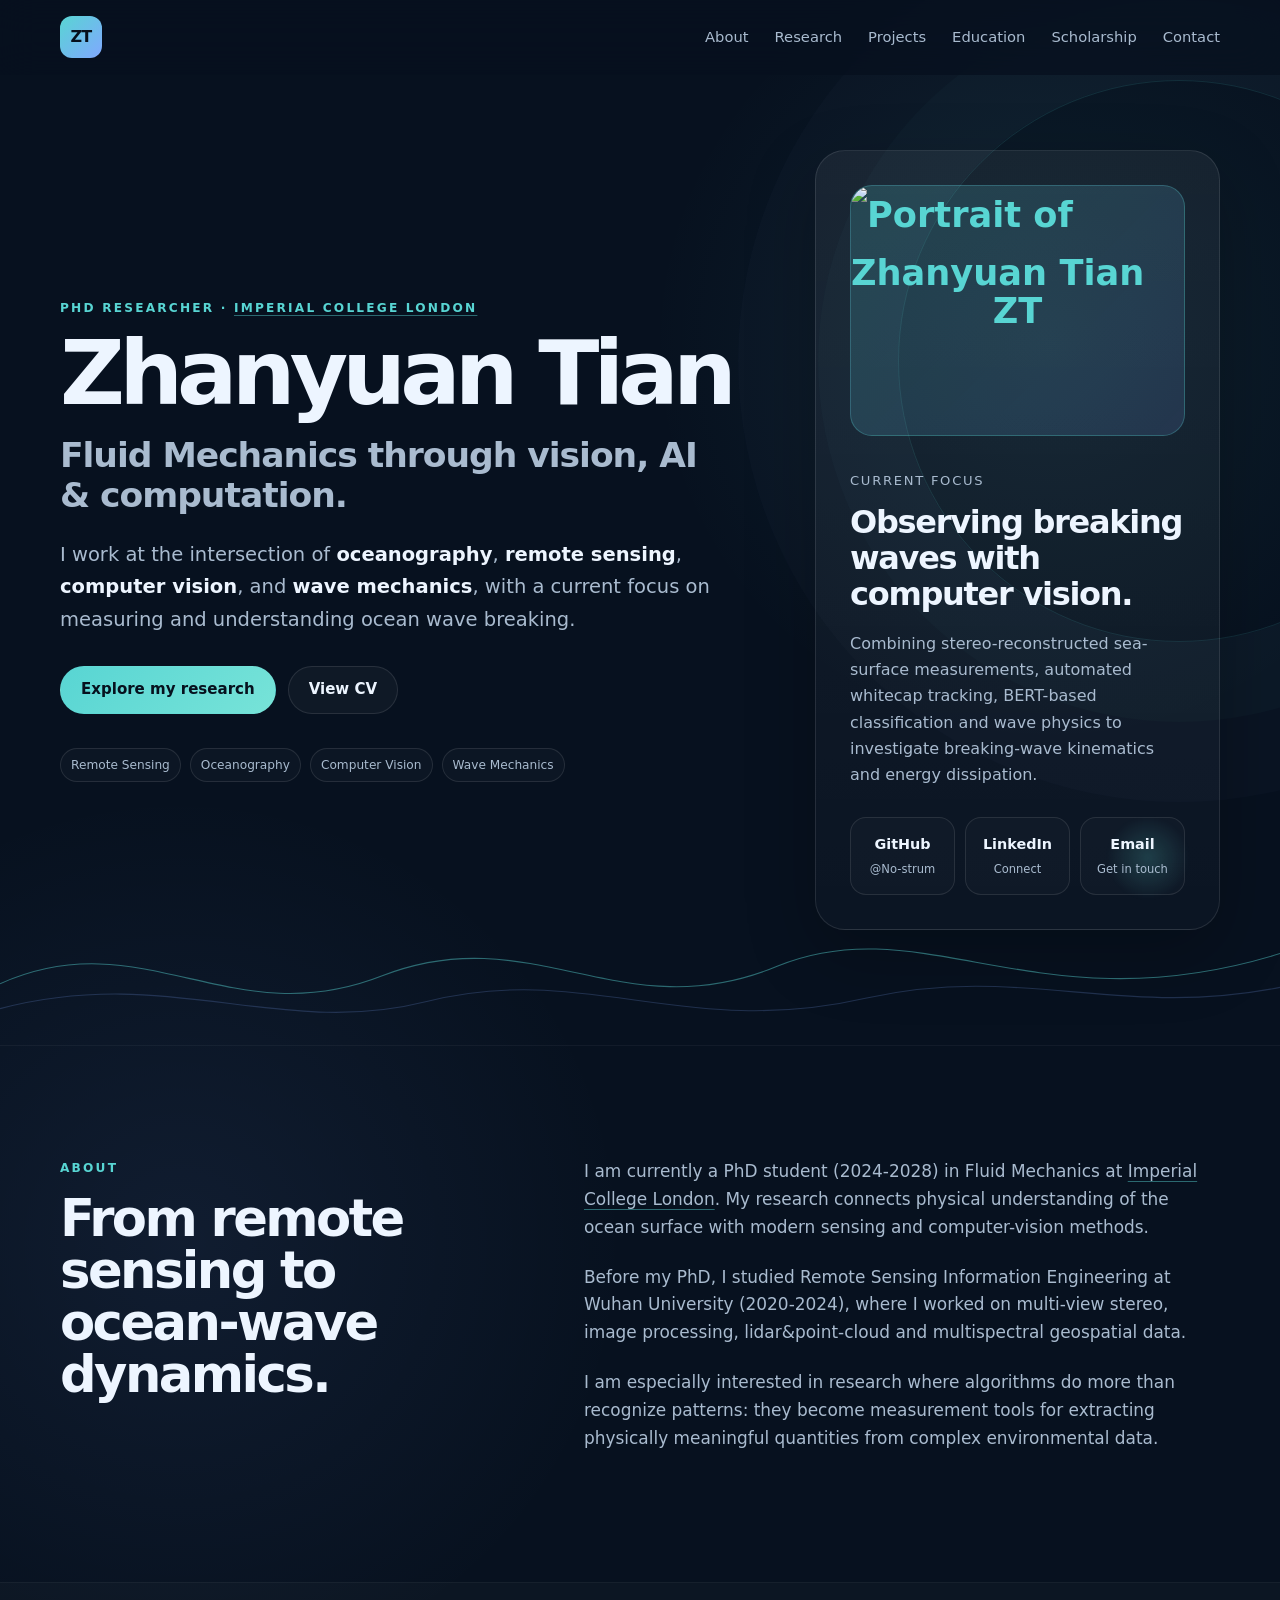
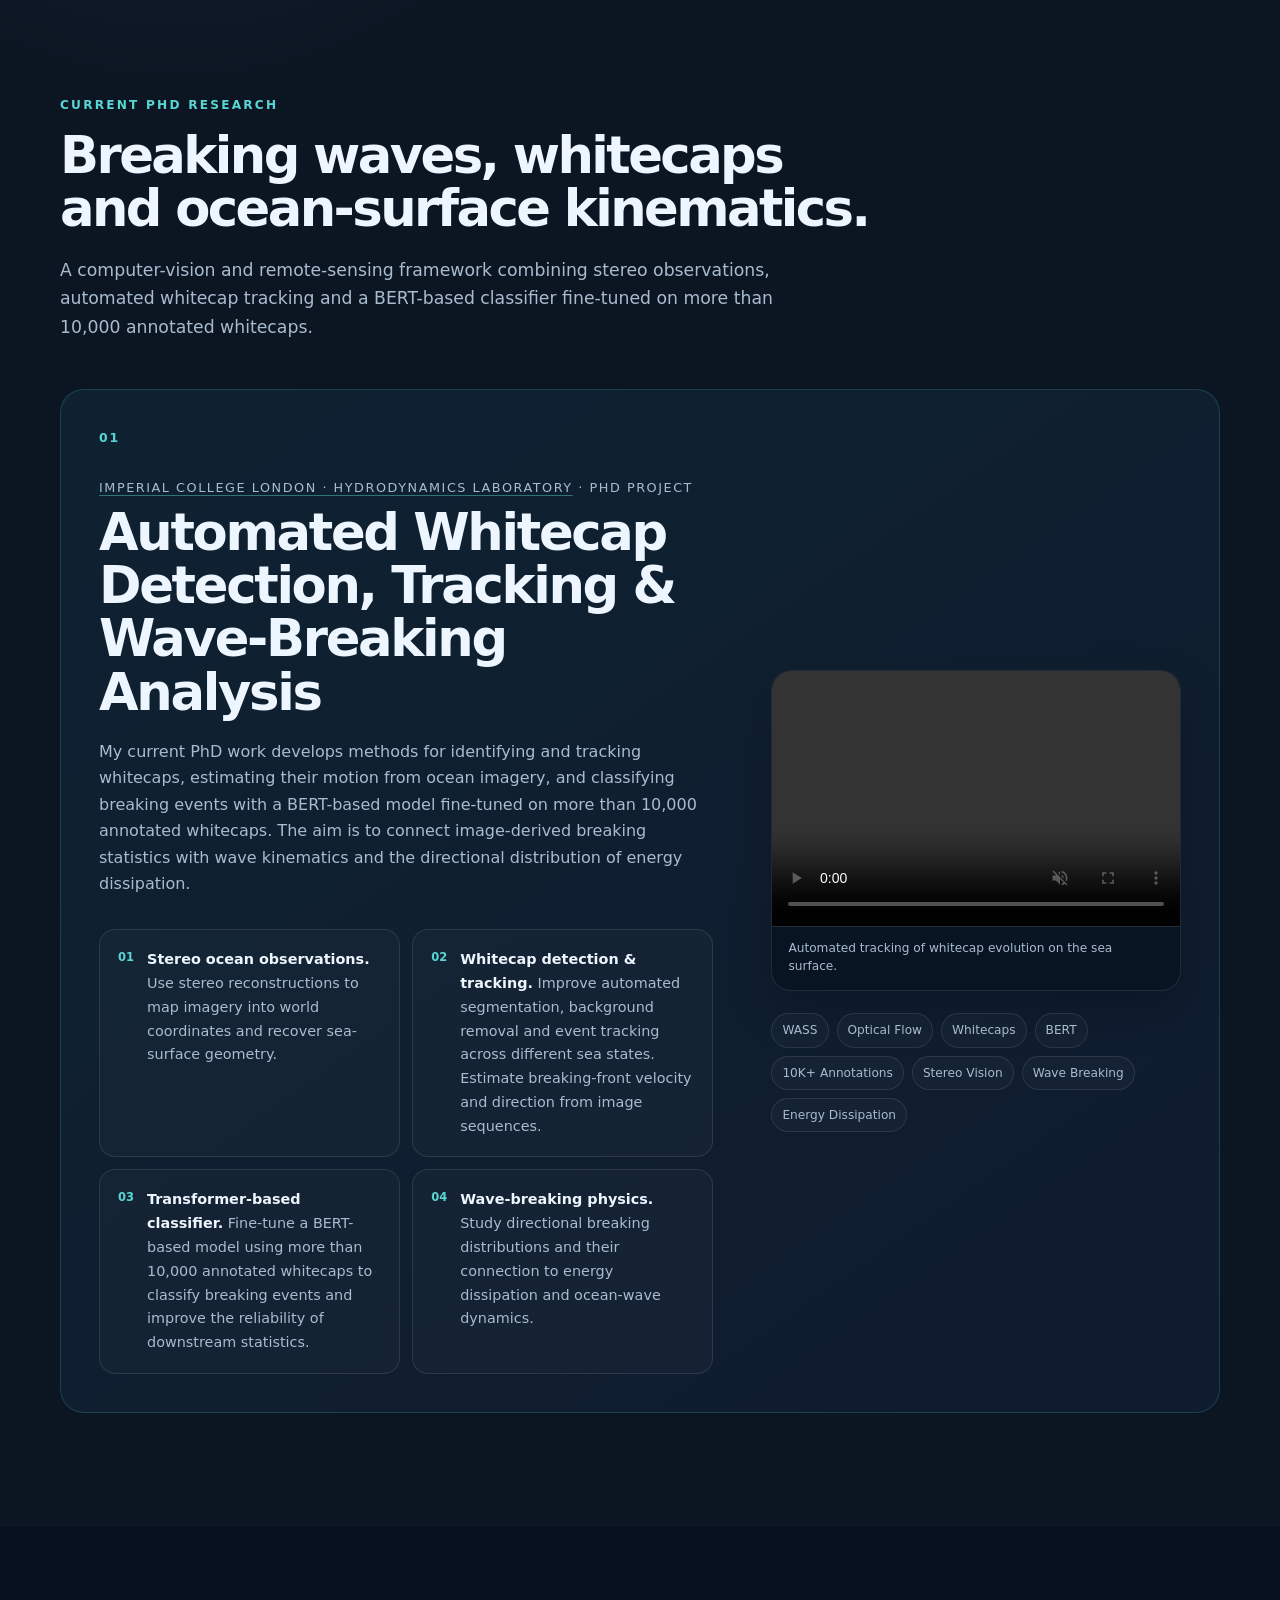
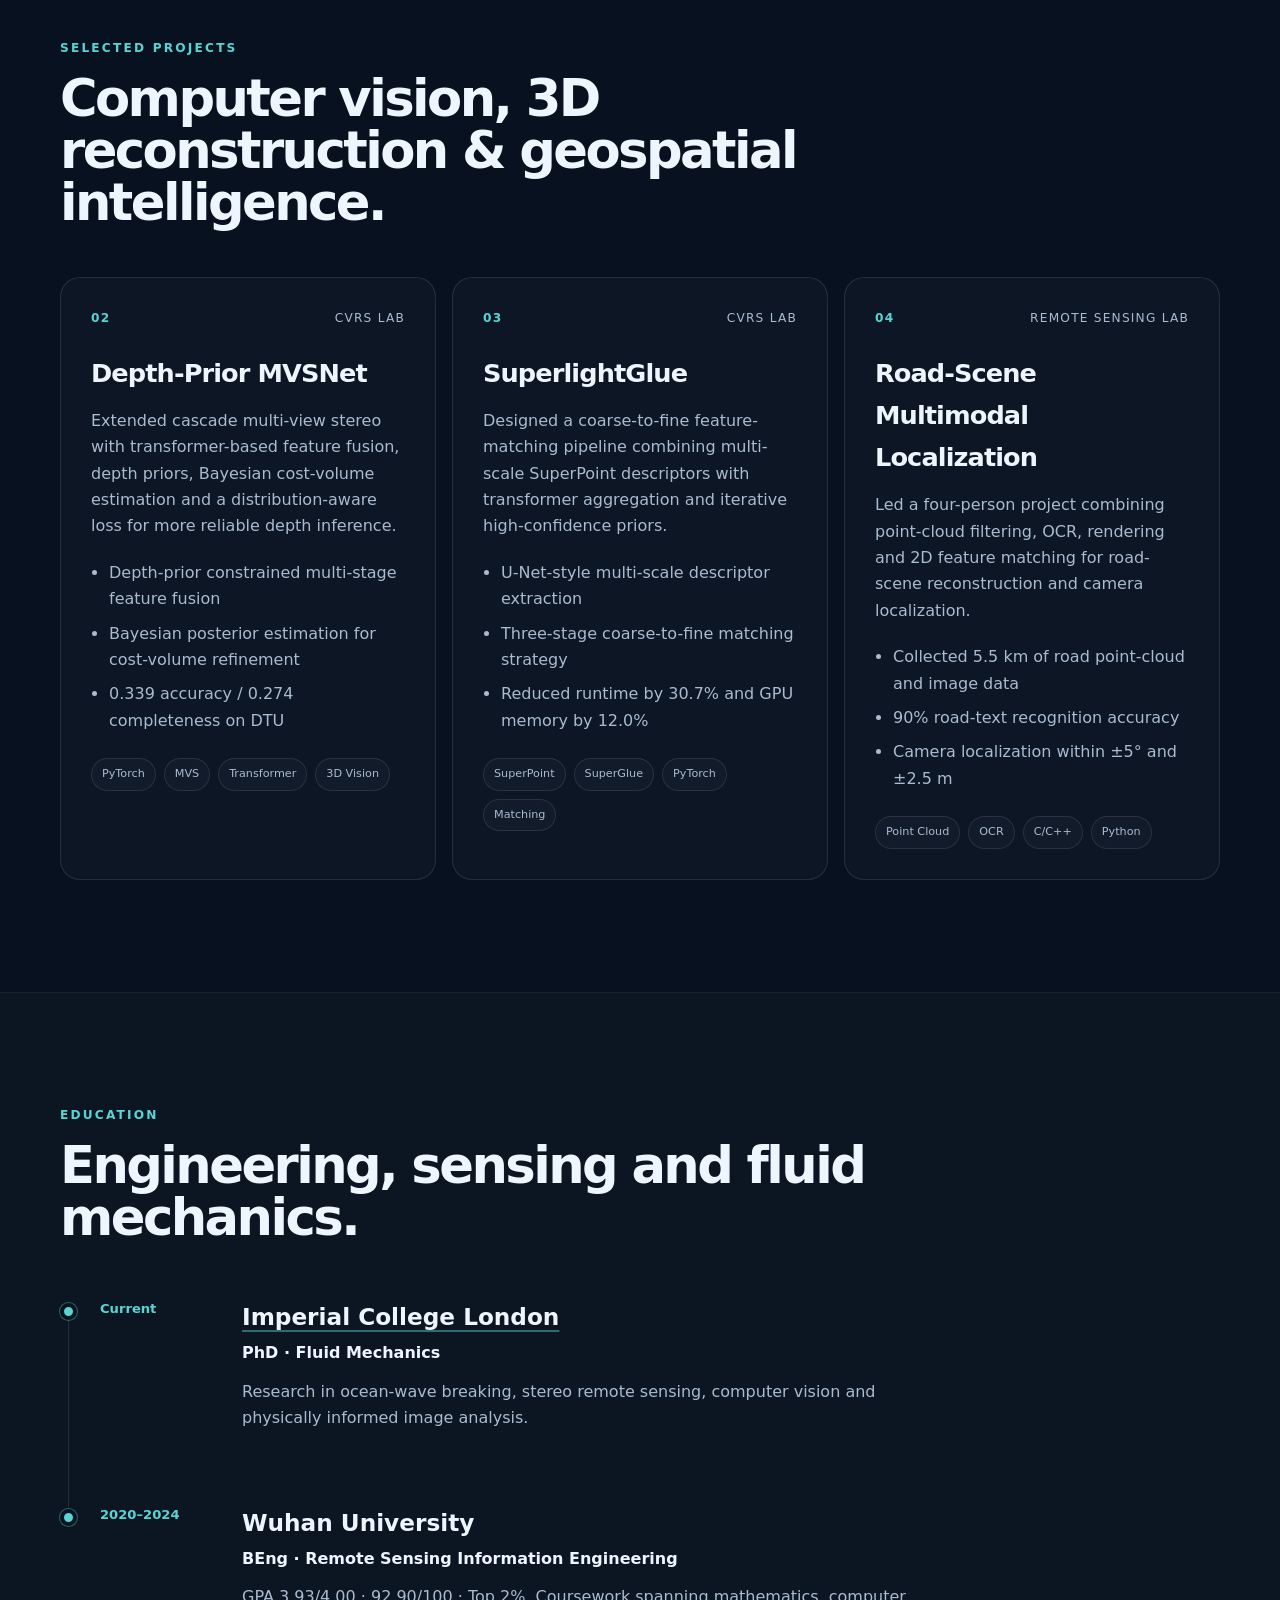
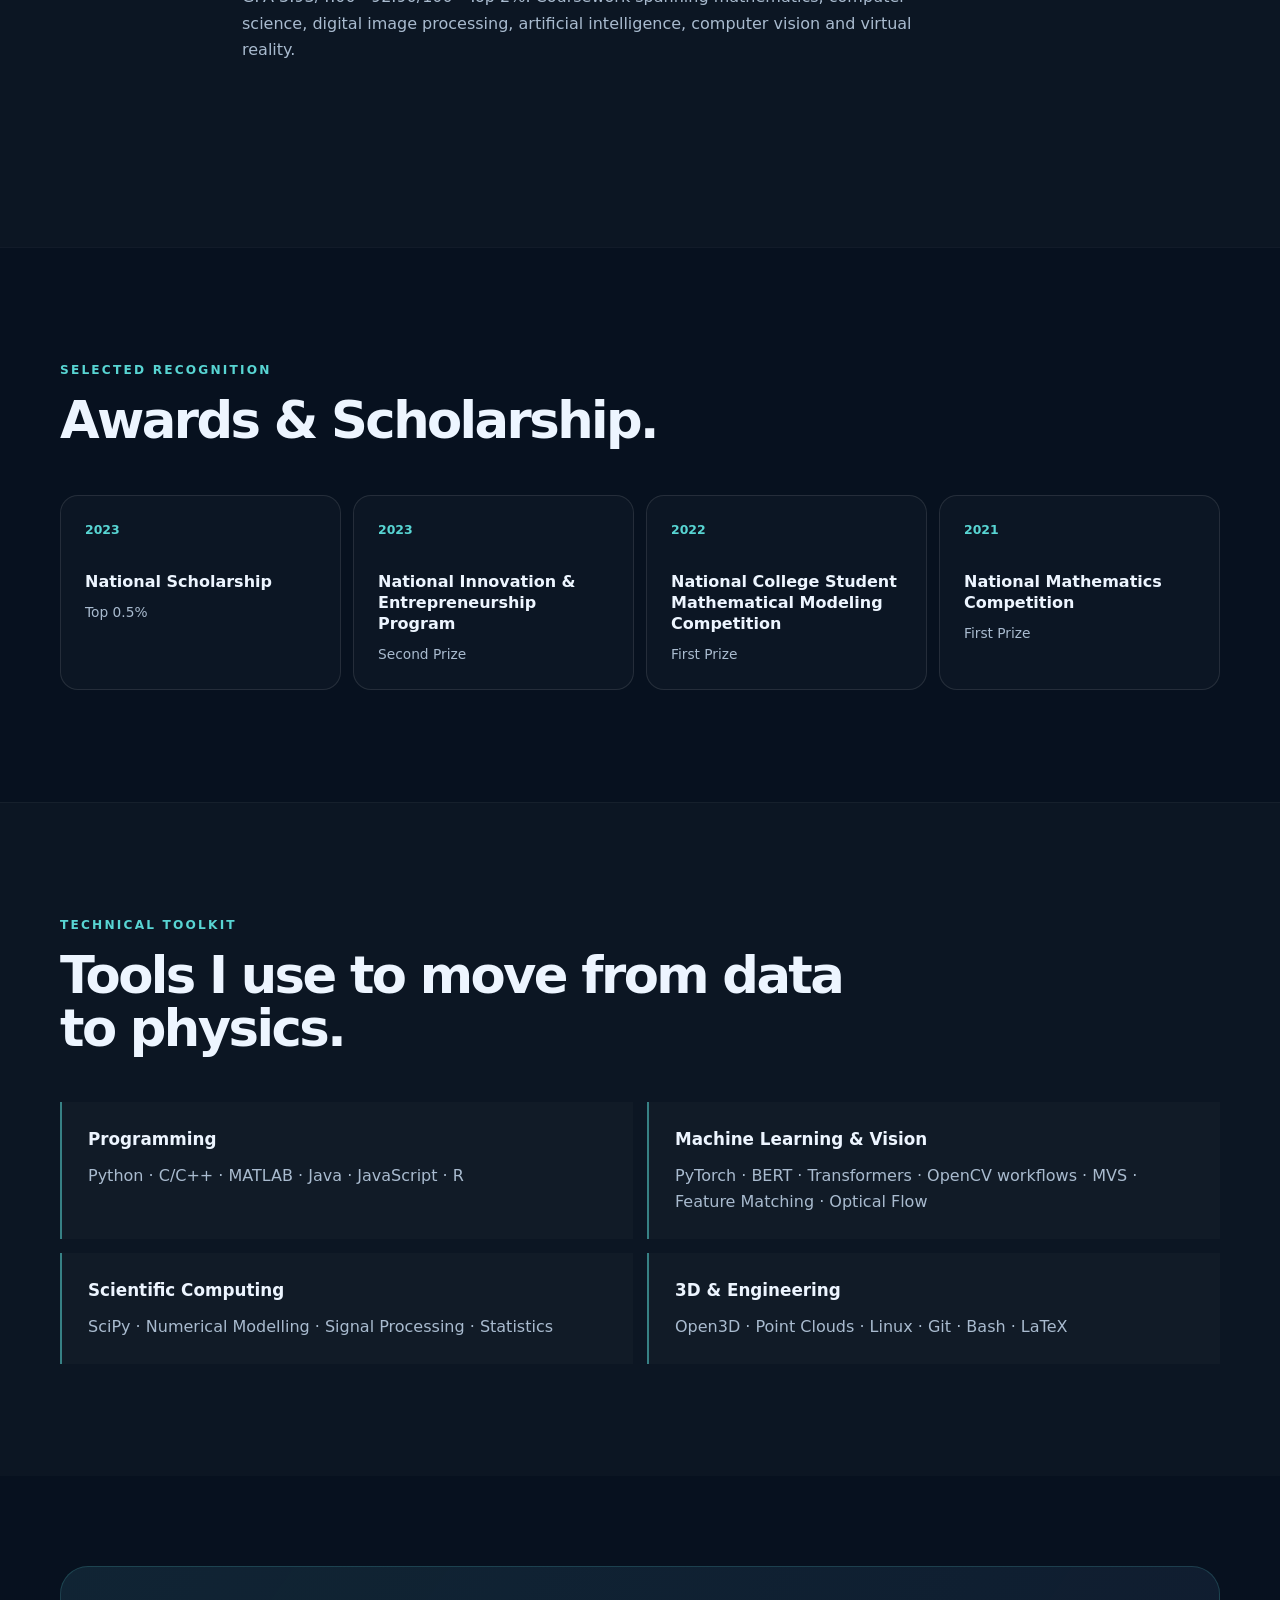
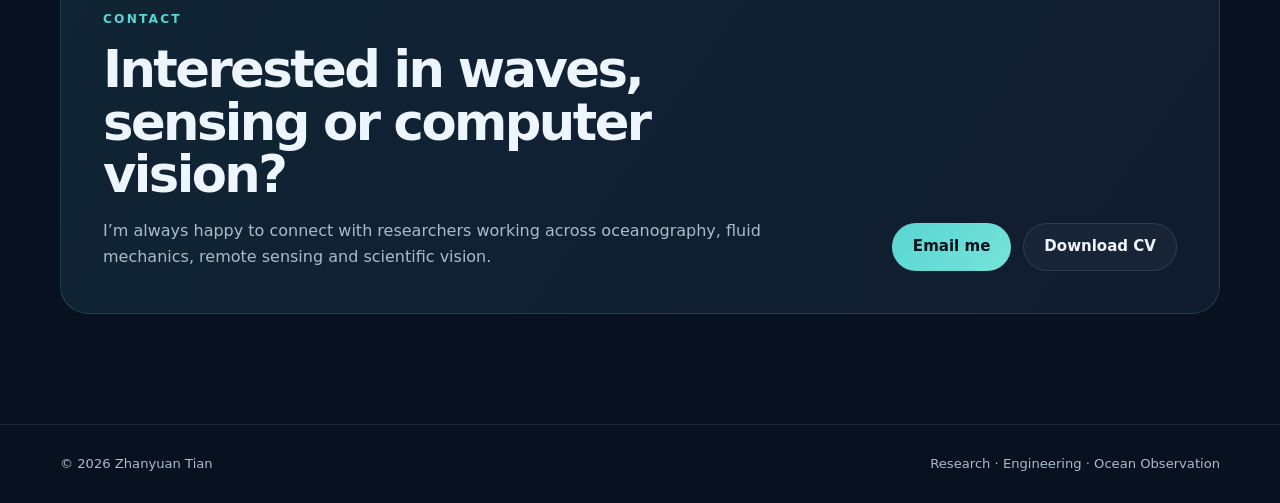
==== commit db621858: "Add profile links portrait and BERT research details" ====
--- a/index.html
+++ b/index.html
@@ -33,7 +33,7 @@
         <a href="#research">Research</a>
         <a href="#projects">Projects</a>
         <a href="#education">Education</a>
-        <a href="#awards">Awards</a>
+        <a href="#awards">Scholarship </a>
         <a href="#contact">Contact</a>
       </div>
     </nav>
@@ -43,10 +43,18 @@
     <section class="hero" id="home">
       <div class="container hero-grid">
         <div class="hero-copy reveal">
-          <p class="eyebrow">PhD Researcher · Imperial College London</p>
+          <p class="eyebrow">
+            PhD Researcher ·
+            <a
+              class="institution-link"
+              href="https://www.imperial.ac.uk/fluid-mechanics/hydrodynamics-laboratory/"
+              target="_blank"
+              rel="noopener"
+            >Imperial College London</a>
+          </p>
           <h1>
             Zhanyuan Tian
-            <span>Fluid mechanics through sensing, vision & computation.</span>
+            <span>Fluid Mechanics through vision, AI & computation.</span>
           </h1>
 
           <p class="hero-text">
@@ -72,27 +80,34 @@
         </div>
 
         <aside class="profile-card reveal" aria-label="Profile summary">
-          <div class="profile-mark">ZT</div>
+          <div class="profile-photo">
+            <span aria-hidden="true">ZT</span>
+            <img
+              src="assets/zt.png"
+              alt="Portrait of Zhanyuan Tian"
+              onerror="this.hidden=true"
+            />
+          </div>
           <p class="profile-kicker">Current focus</p>
           <h2>Observing breaking waves with computer vision.</h2>
           <p>
             Combining stereo-reconstructed sea-surface measurements,
-            automated whitecap tracking, optical flow and wave physics to
-            investigate breaking-wave kinematics and energy dissipation.
+            automated whitecap tracking, BERT-based classification and wave
+            physics to investigate breaking-wave kinematics and energy dissipation.
           </p>
           <div class="mini-stat-grid">
-            <div>
-              <strong>ICL</strong>
-              <span>PhD</span>
-            </div>
-            <div>
-              <strong>CV</strong>
-              <span>Vision</span>
-            </div>
-            <div>
-              <strong>Waves</strong>
-              <span>Physics</span>
-            </div>
+            <a class="profile-link" href="https://github.com/No-strum/Zhanyuan-Tian" target="_blank" rel="noopener">
+              <strong>GitHub</strong>
+              <span>@No-strum</span>
+            </a>
+            <a class="profile-link" href="https://www.linkedin.com/in/zhanyuan-tian/" target="_blank" rel="noopener">
+              <strong>LinkedIn</strong>
+              <span>Connect</span>
+            </a>
+            <a class="profile-link" href="mailto:yztian@whu.edu.cn">
+              <strong>Email</strong>
+              <span>Get in touch</span>
+            </a>
           </div>
         </aside>
       </div>
@@ -118,14 +133,20 @@
 
         <div class="prose reveal">
           <p>
-            I am a PhD researcher in Fluid Mechanics at Imperial College London.
+            I am currently a PhD student (2024-2028) in Fluid Mechanics at
+            <a
+              class="institution-link"
+              href="https://www.imperial.ac.uk/fluid-mechanics/hydrodynamics-laboratory/"
+              target="_blank"
+              rel="noopener"
+            >Imperial College London</a>.
             My research connects physical understanding of the ocean surface with
             modern sensing and computer-vision methods.
           </p>
           <p>
             Before my PhD, I studied Remote Sensing Information Engineering at
-            Wuhan University, where I worked on multi-view stereo, image matching,
-            point-cloud processing and multimodal geospatial data.
+            Wuhan University (2020-2024), where I worked on multi-view stereo, image processing,
+            lidar&point-cloud and multispectral geospatial data.
           </p>
           <p>
             I am especially interested in research where algorithms do more than
@@ -142,22 +163,32 @@
           <p class="eyebrow">Current PhD Research</p>
           <h2>Breaking waves, whitecaps and ocean-surface kinematics.</h2>
           <p class="section-intro">
-            A computer-vision and remote-sensing framework for extracting
-            breaking-wave statistics from stereo observations of the sea surface.
+            A computer-vision and remote-sensing framework combining stereo
+            observations, automated whitecap tracking and a BERT-based classifier
+            fine-tuned on more than 10,000 annotated whitecaps.
           </p>
         </div>
 
         <article class="featured-project reveal">
           <div class="featured-main">
             <div class="project-number">01</div>
-            <p class="project-label">Imperial College London · PhD Project</p>
+            <p class="project-label">
+              <a
+                class="institution-link"
+                href="https://www.imperial.ac.uk/fluid-mechanics/hydrodynamics-laboratory/"
+                target="_blank"
+                rel="noopener"
+              >Imperial College London · Hydrodynamics Laboratory</a>
+              · PhD Project
+            </p>
             <h3>Automated Whitecap Detection, Tracking & Wave-Breaking Analysis</h3>
             <p>
-              My current PhD work develops and improves methods for identifying
-              whitecaps, tracking breaking events, and estimating their motion
-              from ocean imagery. The aim is to connect image-derived breaking
-              statistics with wave kinematics and the directional distribution
-              of energy dissipation.
+              My current PhD work develops methods for identifying and tracking
+              whitecaps, estimating their motion from ocean imagery, and
+              classifying breaking events with a BERT-based model fine-tuned on
+              more than 10,000 annotated whitecaps. The aim is to connect
+              image-derived breaking statistics with wave kinematics and the
+              directional distribution of energy dissipation.
             </p>
 
             <div class="research-points">
@@ -165,7 +196,7 @@
                 <span>01</span>
                 <p>
                   <strong>Stereo ocean observations.</strong>
-                  Use WASS-style stereo reconstructions to map imagery into
+                  Use stereo reconstructions to map imagery into
                   world coordinates and recover sea-surface geometry.
                 </p>
               </div>
@@ -174,15 +205,17 @@
                 <p>
                   <strong>Whitecap detection & tracking.</strong>
                   Improve automated segmentation, background removal and
-                  event tracking across different sea states.
+                  event tracking across different sea states. Estimate breaking-front velocity and direction from image
+                  sequences.
                 </p>
               </div>
               <div>
                 <span>03</span>
                 <p>
-                  <strong>Optical-flow kinematics.</strong>
-                  Estimate breaking-front velocity and direction from image
-                  sequences, with filtering and physically informed analysis.
+                  <strong>Transformer-based classifier.</strong>
+                  Fine-tune a BERT-based model using more than 10,000 annotated
+                  whitecaps to classify breaking events and improve the
+                  reliability of downstream statistics.
                 </p>
               </div>
               <div>
@@ -220,6 +253,8 @@
               <span>WASS</span>
               <span>Optical Flow</span>
               <span>Whitecaps</span>
+              <span>BERT</span>
+              <span>10K+ Annotations</span>
               <span>Stereo Vision</span>
               <span>Wave Breaking</span>
               <span>Energy Dissipation</span>
@@ -315,7 +350,14 @@
             <div class="timeline-dot"></div>
             <div class="timeline-meta">Current</div>
             <div class="timeline-content">
-              <h3>Imperial College London</h3>
+              <h3>
+                <a
+                  class="institution-link"
+                  href="https://www.imperial.ac.uk/fluid-mechanics/hydrodynamics-laboratory/"
+                  target="_blank"
+                  rel="noopener"
+                >Imperial College London</a>
+              </h3>
               <p class="degree">PhD · Fluid Mechanics</p>
               <p>
                 Research in ocean-wave breaking, stereo remote sensing,
@@ -345,7 +387,7 @@
       <div class="container">
         <div class="section-heading reveal">
           <p class="eyebrow">Selected Recognition</p>
-          <h2>Awards & honours.</h2>
+          <h2>Awards & Scholarship.</h2>
         </div>
 
         <div class="award-grid">
@@ -387,7 +429,7 @@
           </div>
           <div class="skill-group reveal">
             <h3>Machine Learning & Vision</h3>
-            <p>PyTorch · OpenCV workflows · MVS · Feature Matching · Optical Flow</p>
+              <p>PyTorch · BERT · Transformers · OpenCV workflows · MVS · Feature Matching · Optical Flow</p>
           </div>
           <div class="skill-group reveal">
             <h3>Scientific Computing</h3>
--- a/style.css
+++ b/style.css
@@ -276,18 +276,30 @@
   filter: blur(2px);
 }
 
-.profile-mark {
+.profile-photo {
+  position: relative;
   display: grid;
   place-items: center;
-  width: 68px;
-  height: 68px;
-  margin-bottom: 58px;
-  border-radius: 20px;
+  width: 100%;
+  aspect-ratio: 4 / 3;
+  max-height: 300px;
+  margin-bottom: 34px;
+  overflow: hidden;
+  border-radius: 22px;
   background: linear-gradient(135deg, rgba(88,213,211,.18), rgba(128,168,255,.14));
   color: var(--accent);
   border: 1px solid rgba(88, 213, 211, 0.28);
-  font-size: 1.35rem;
+  font-size: 2.2rem;
   font-weight: 900;
+}
+
+.profile-photo img {
+  position: absolute;
+  inset: 0;
+  width: 100%;
+  height: 100%;
+  object-fit: cover;
+  object-position: center 28%;
 }
 
 .profile-kicker {
@@ -315,17 +327,40 @@
   margin-top: 28px;
 }
 
-.mini-stat-grid div {
+.profile-link {
+  position: relative;
+  z-index: 1;
   padding: 15px 10px;
   border: 1px solid var(--line);
   border-radius: 16px;
   text-align: center;
   background: rgba(255,255,255,.02);
+  transition: border-color .2s ease, transform .2s ease, background .2s ease;
+}
+
+.profile-link:hover,
+.profile-link:focus-visible {
+  transform: translateY(-2px);
+  border-color: rgba(88, 213, 211, 0.5);
+  background: rgba(88, 213, 211, 0.08);
+  outline: none;
 }
 
 .mini-stat-grid strong,
 .mini-stat-grid span {
   display: block;
+}
+
+.institution-link {
+  color: inherit;
+  text-decoration: underline;
+  text-decoration-color: rgba(88, 213, 211, 0.45);
+  text-underline-offset: 0.22em;
+}
+
+.institution-link:hover,
+.institution-link:focus-visible {
+  color: var(--accent);
 }
 
 .mini-stat-grid strong {
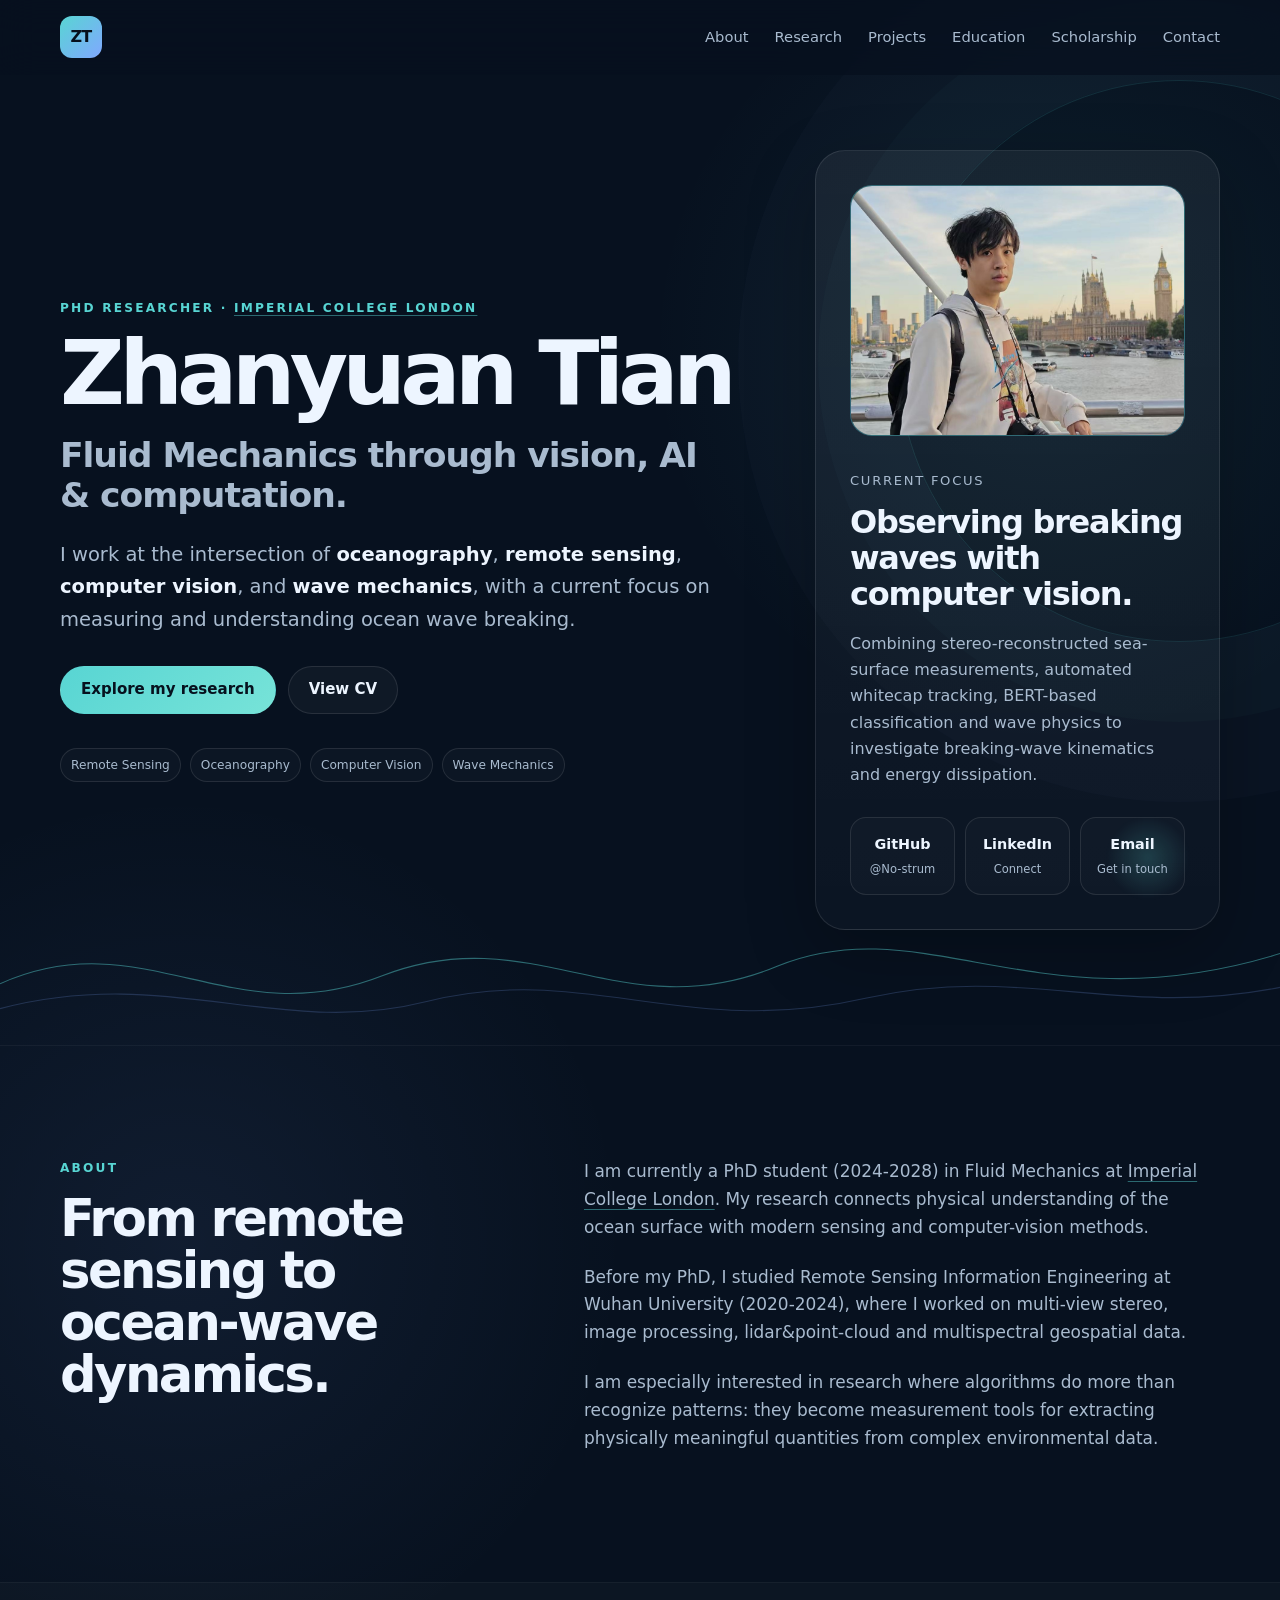
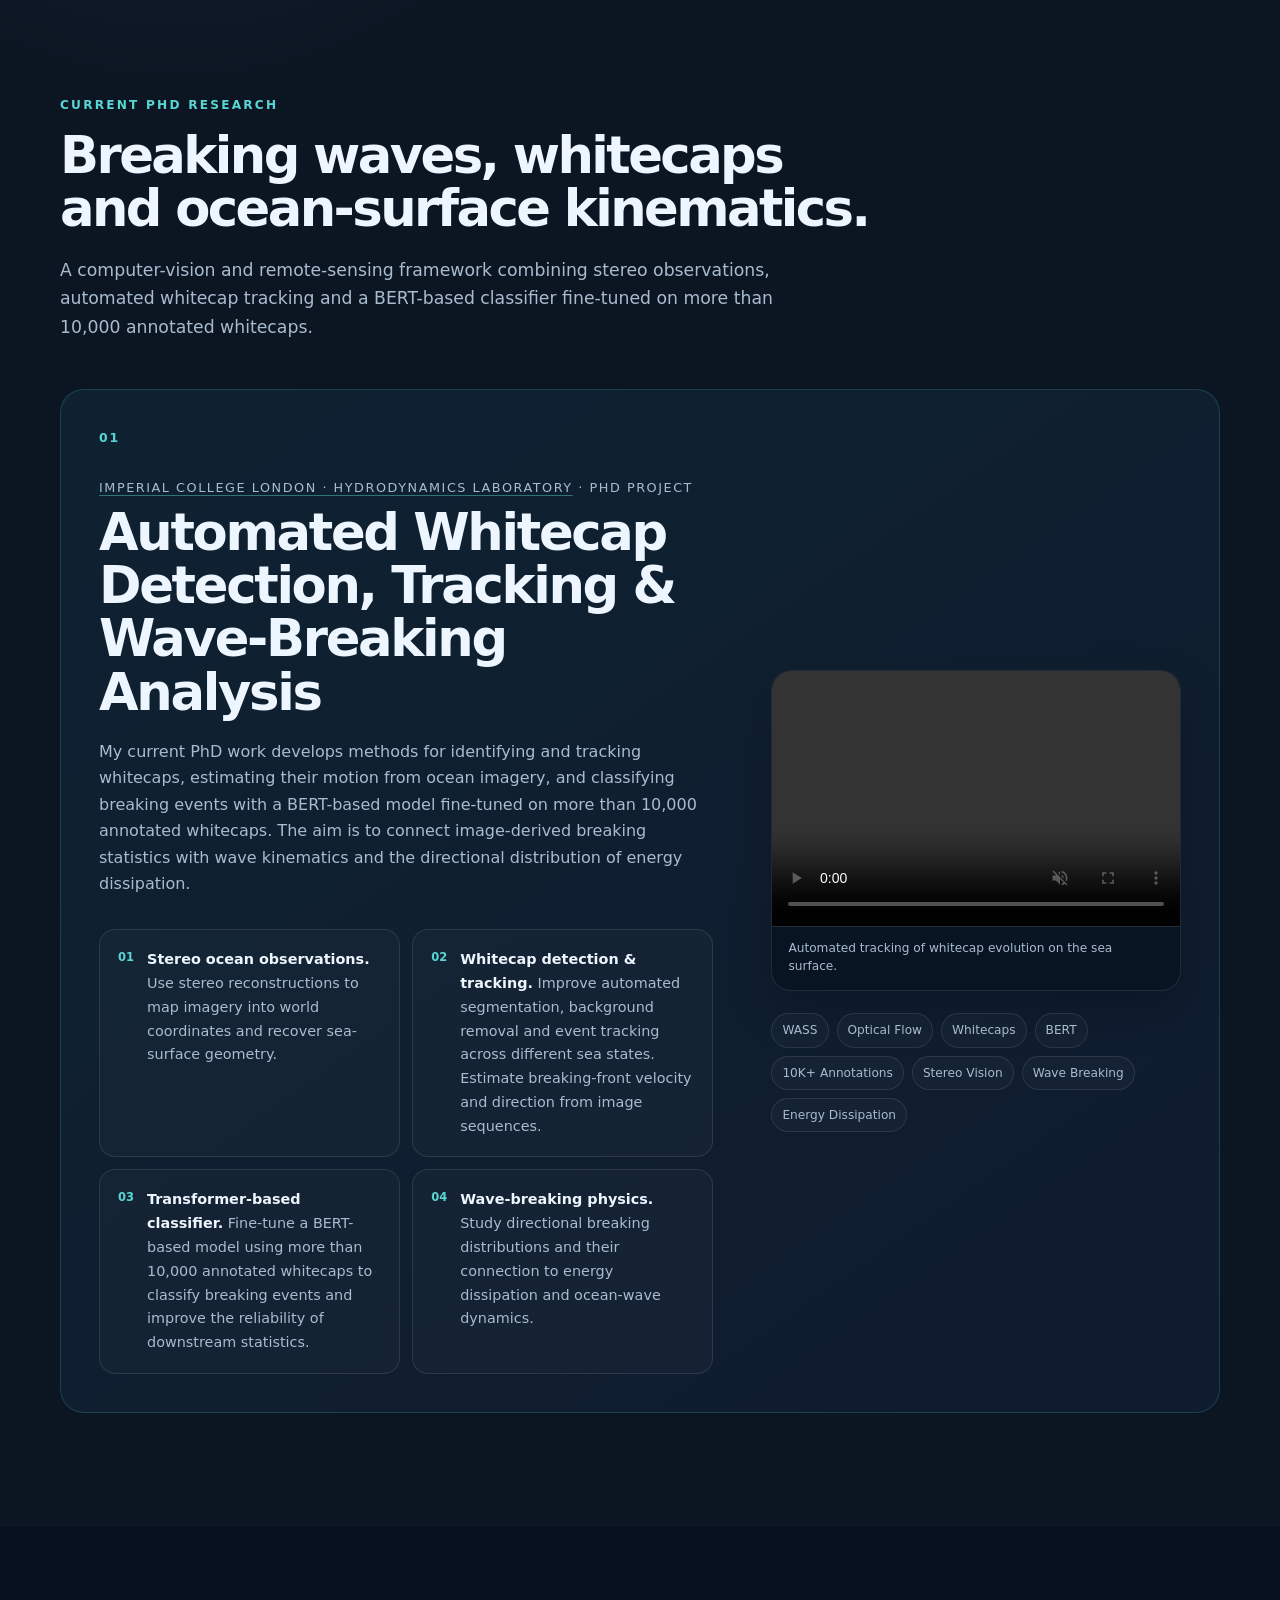
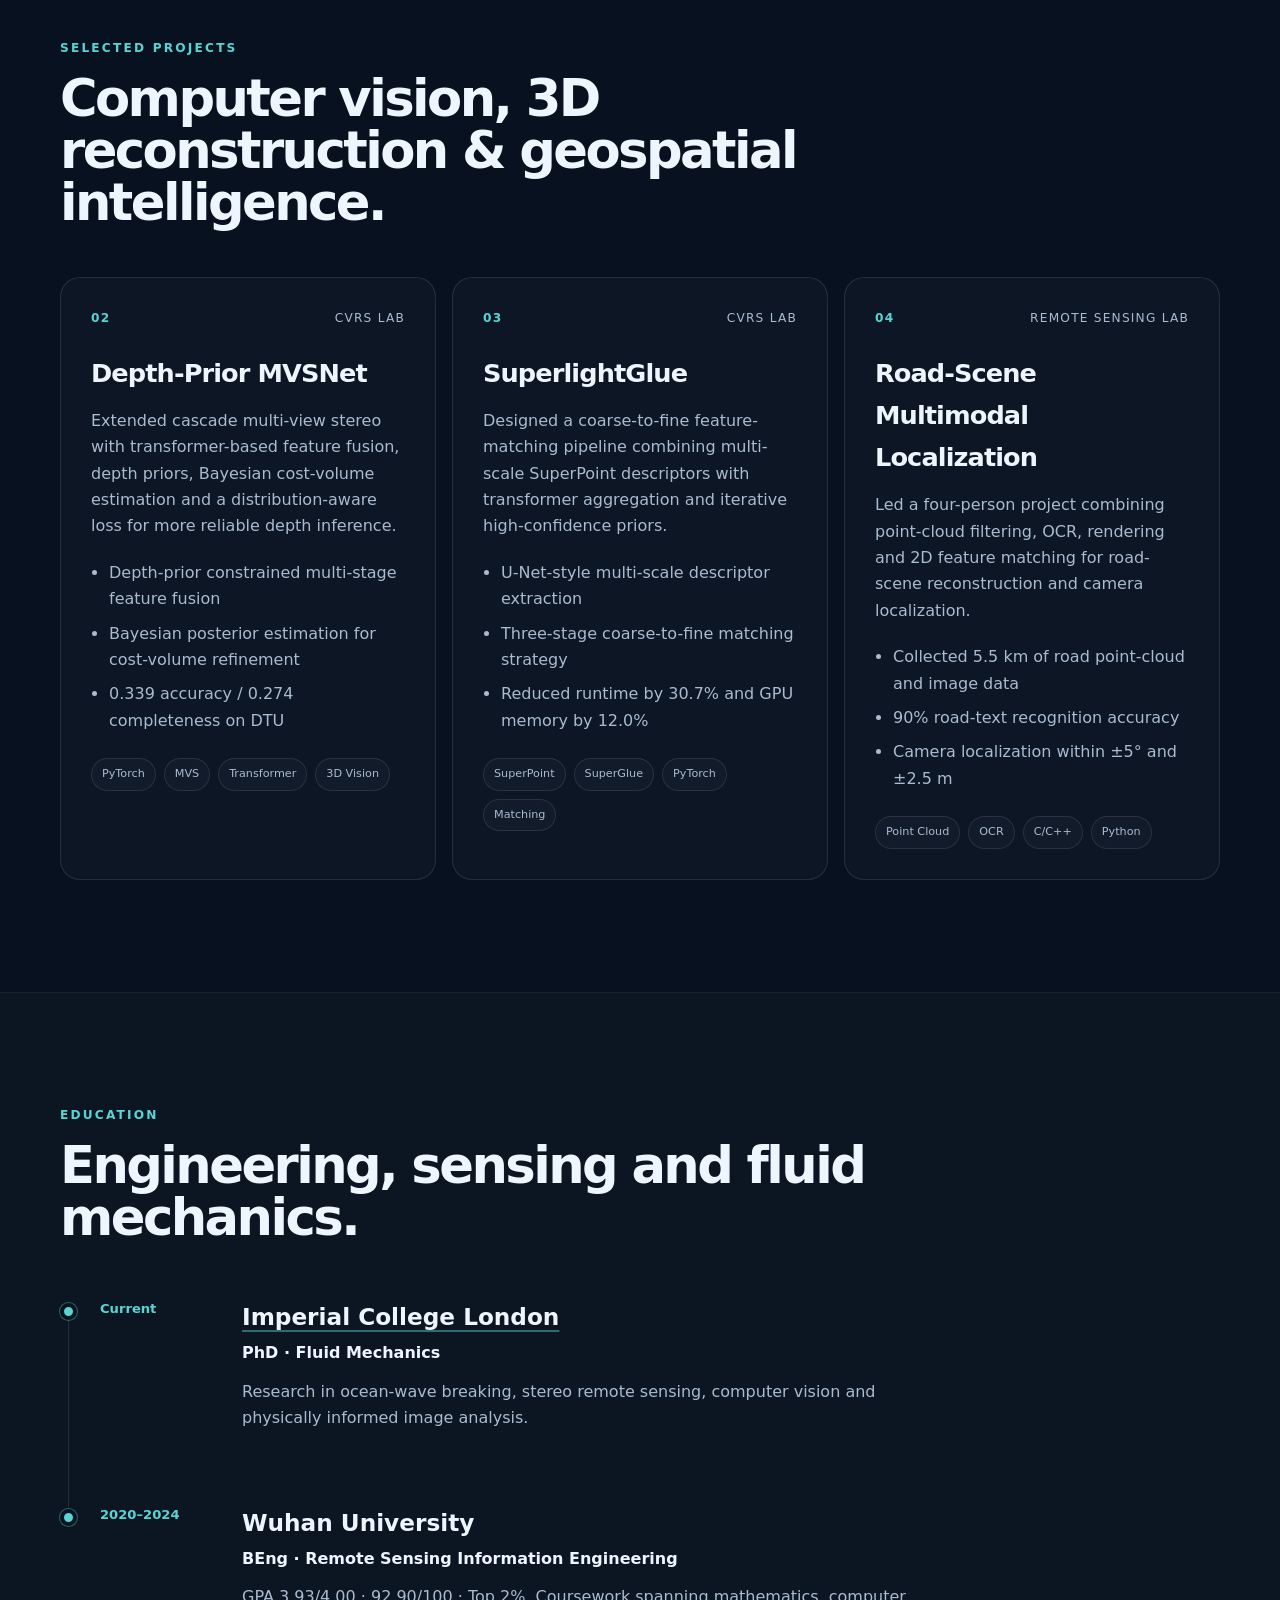
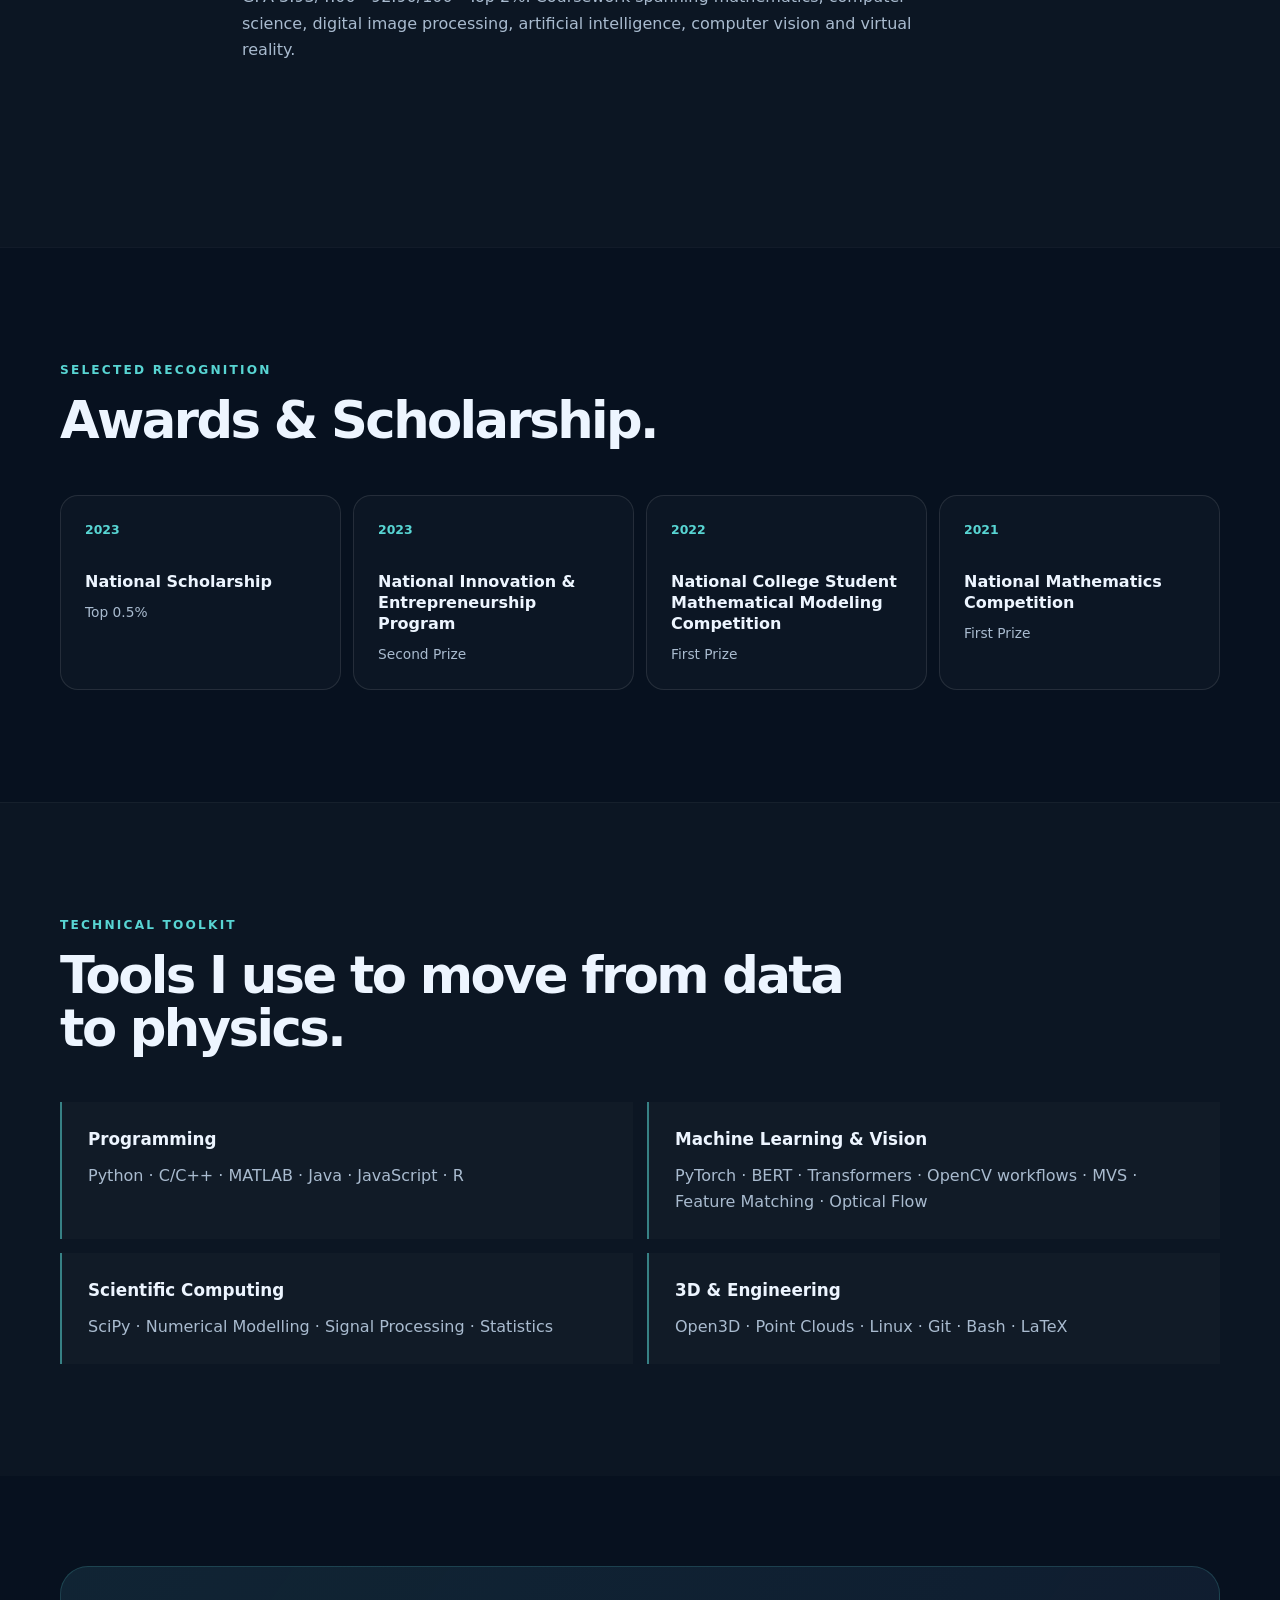
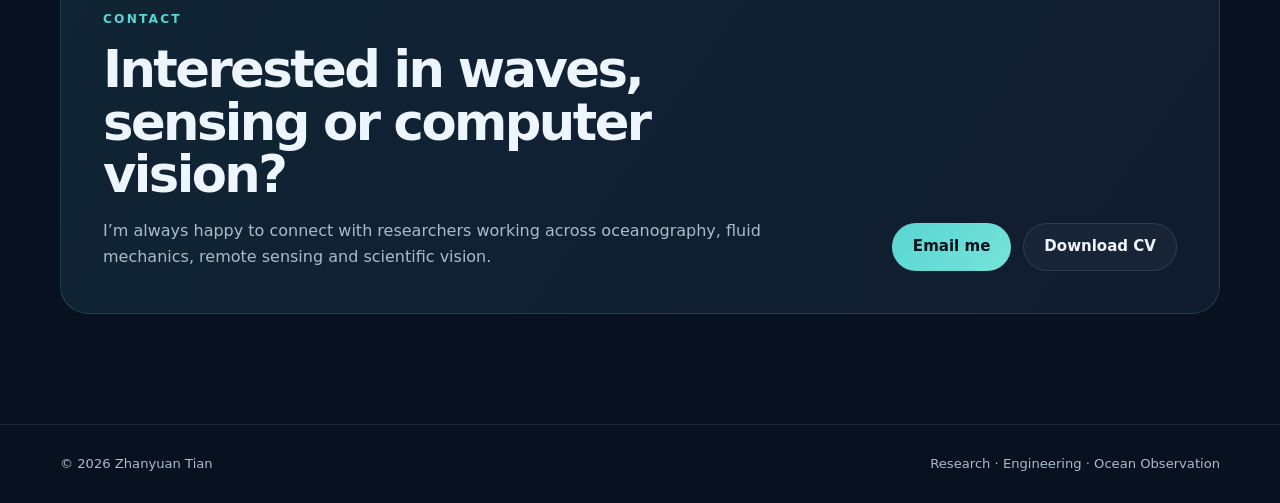
==== commit 04cfbb59: "Add portrait updated CV and LinkedIn profile" ====
--- a/index.html
+++ b/index.html
@@ -83,7 +83,7 @@
           <div class="profile-photo">
             <span aria-hidden="true">ZT</span>
             <img
-              src="assets/zt.png"
+              src="assets/zt.jpg"
               alt="Portrait of Zhanyuan Tian"
               onerror="this.hidden=true"
             />
@@ -100,7 +100,7 @@
               <strong>GitHub</strong>
               <span>@No-strum</span>
             </a>
-            <a class="profile-link" href="https://www.linkedin.com/in/zhanyuan-tian/" target="_blank" rel="noopener">
+            <a class="profile-link" href="https://www.linkedin.com/in/zhanyuan-tian-89b8b940b/" target="_blank" rel="noopener">
               <strong>LinkedIn</strong>
               <span>Connect</span>
             </a>
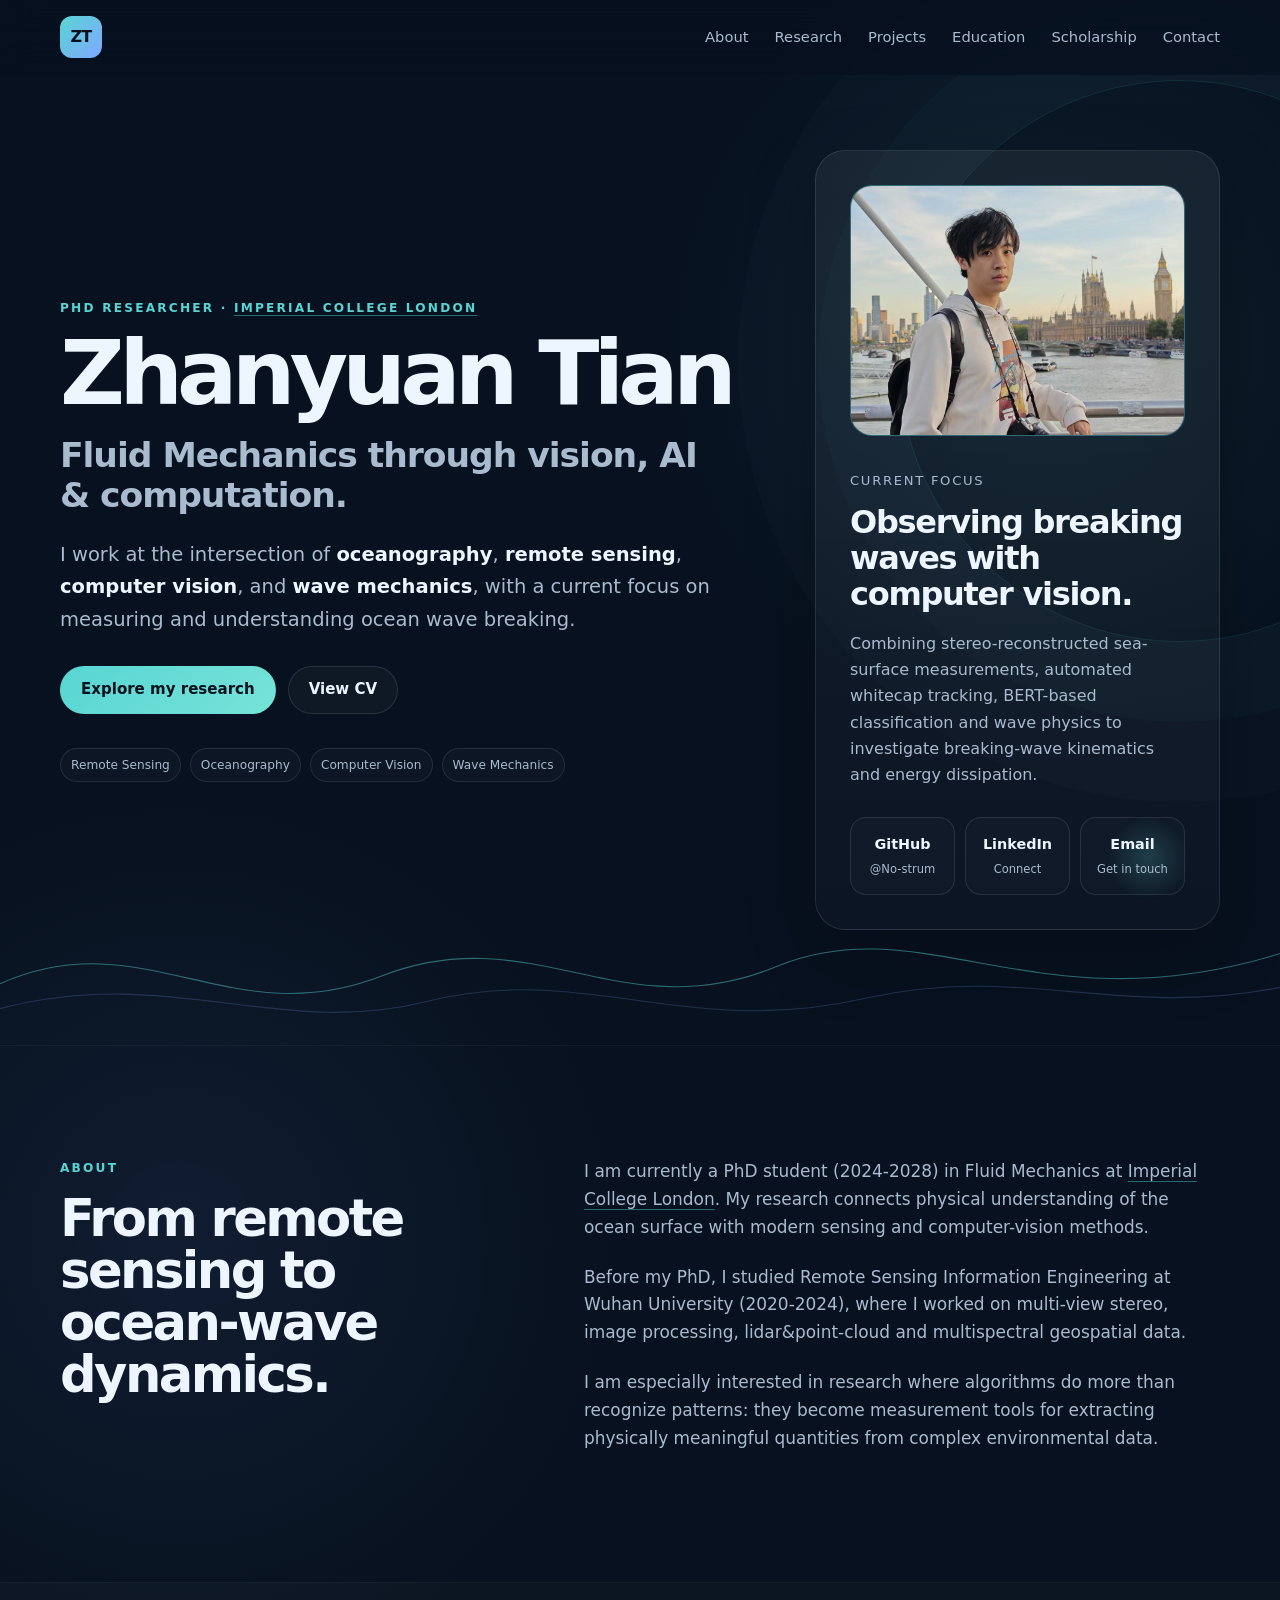
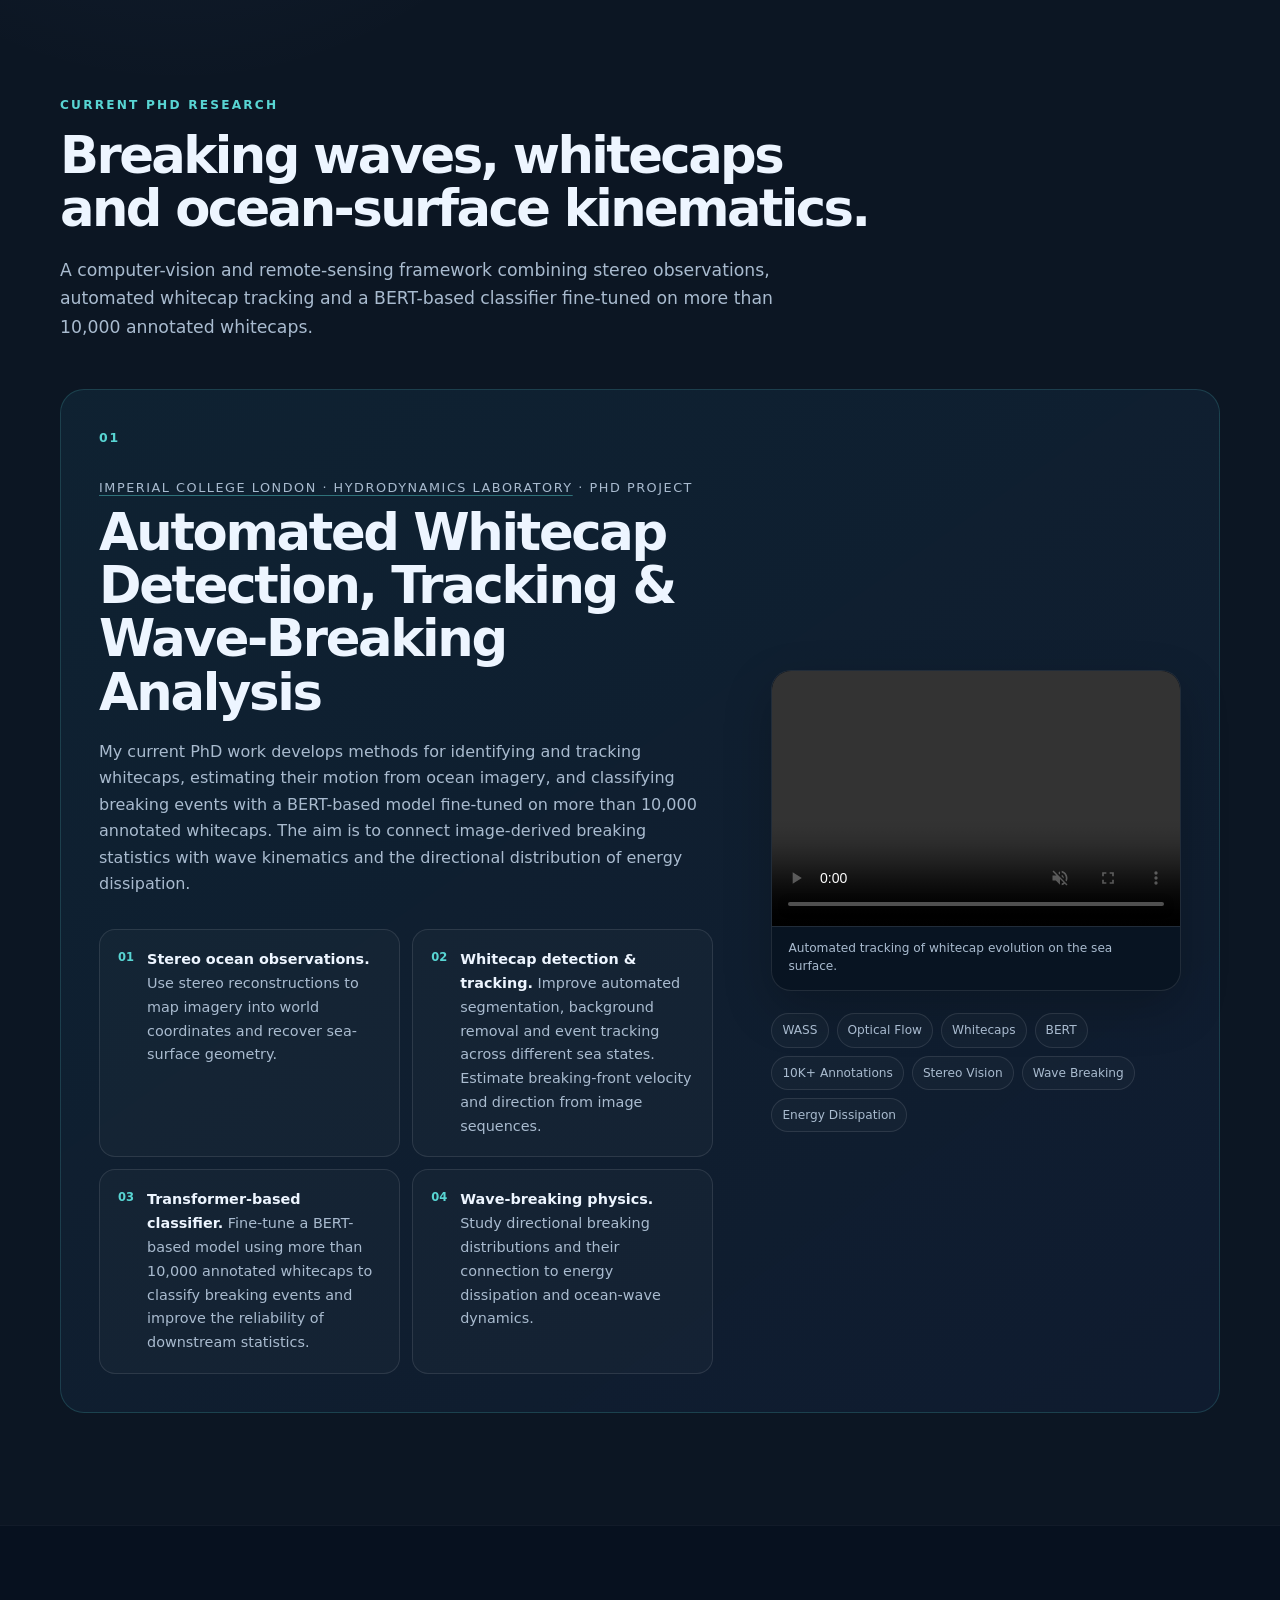
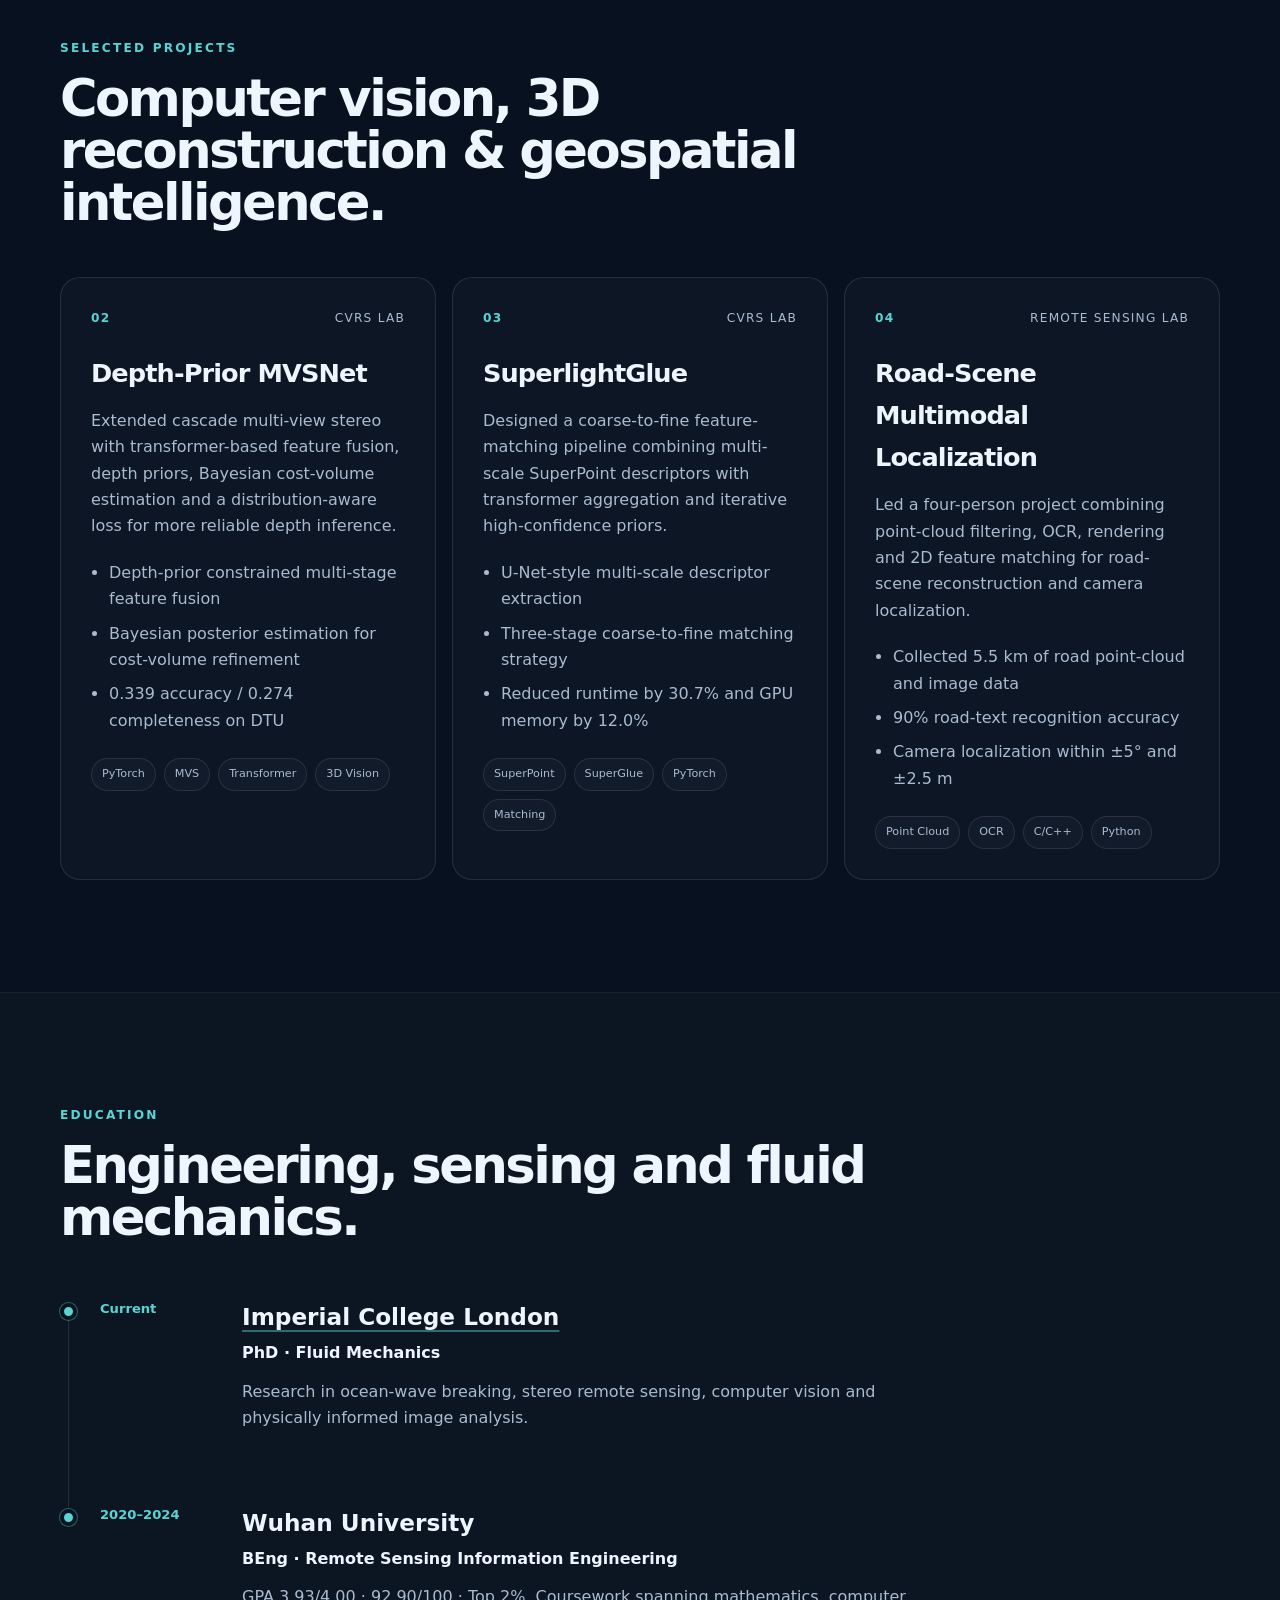
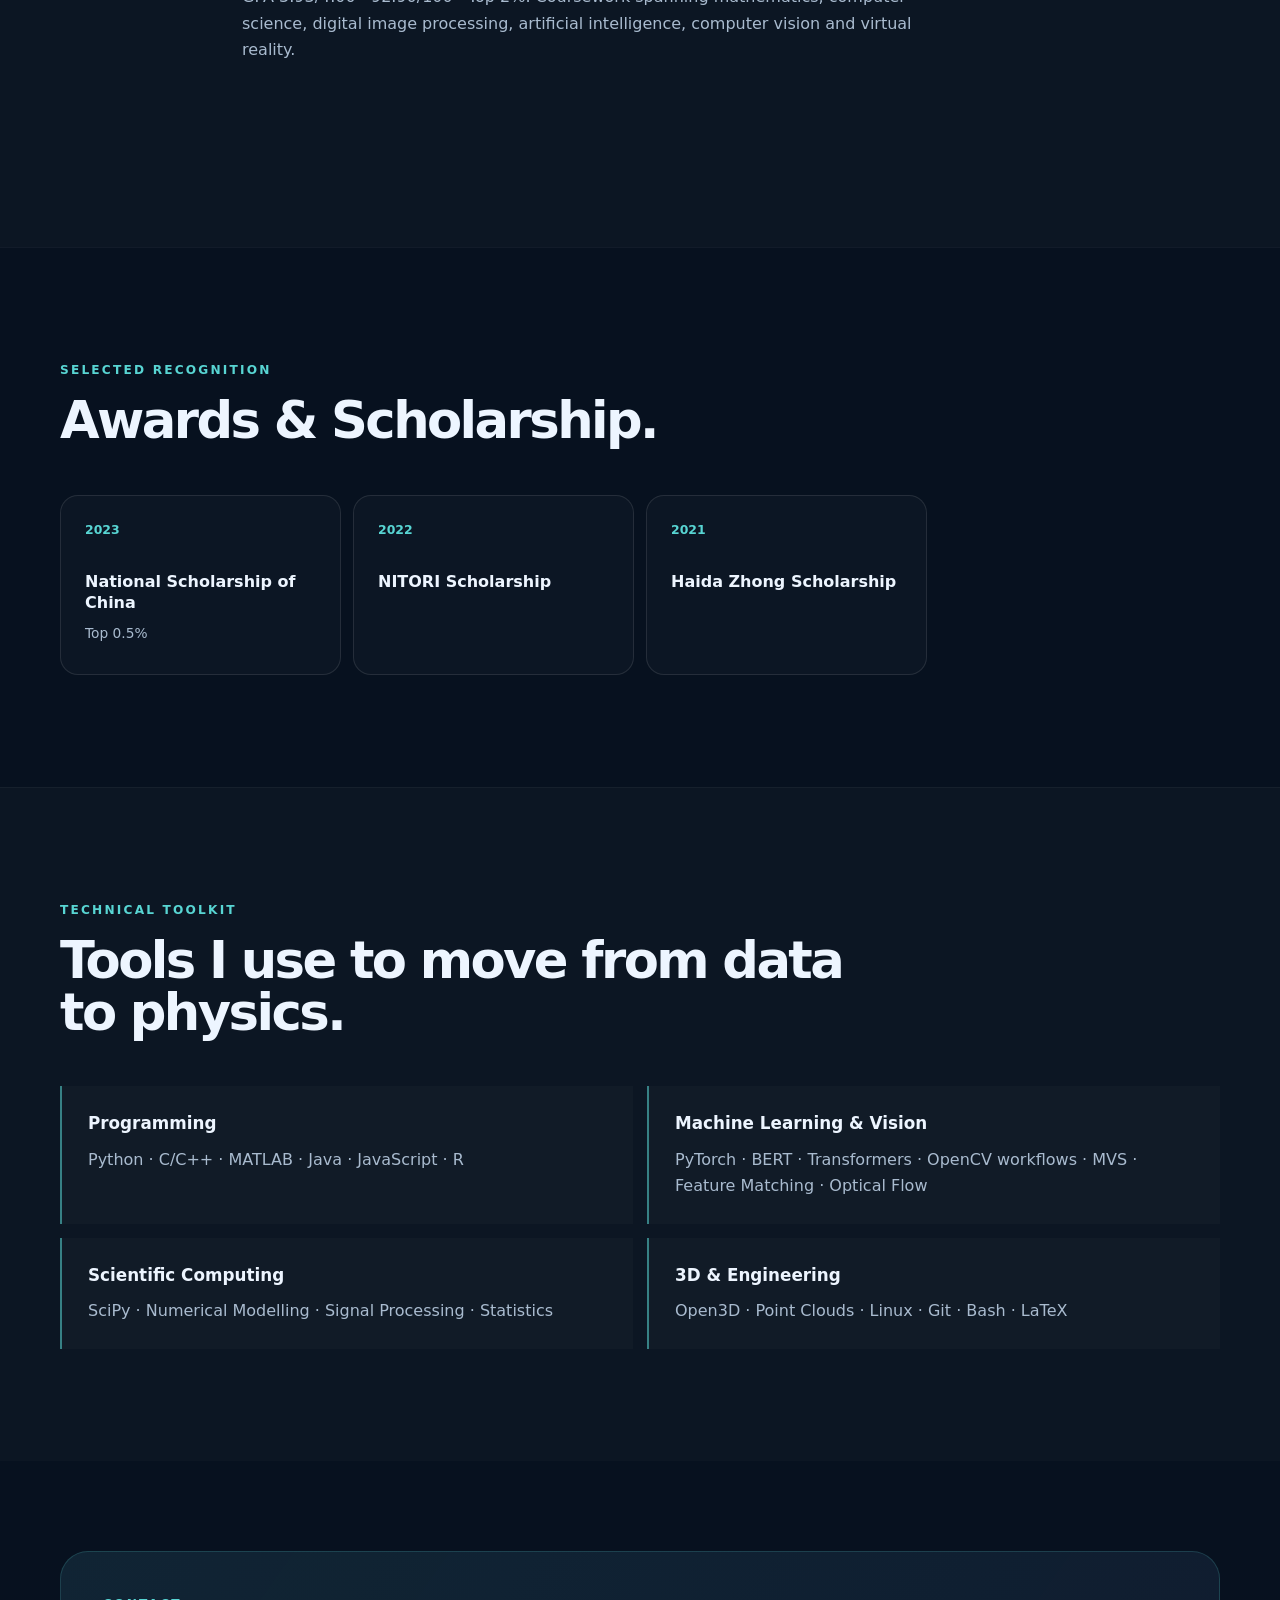
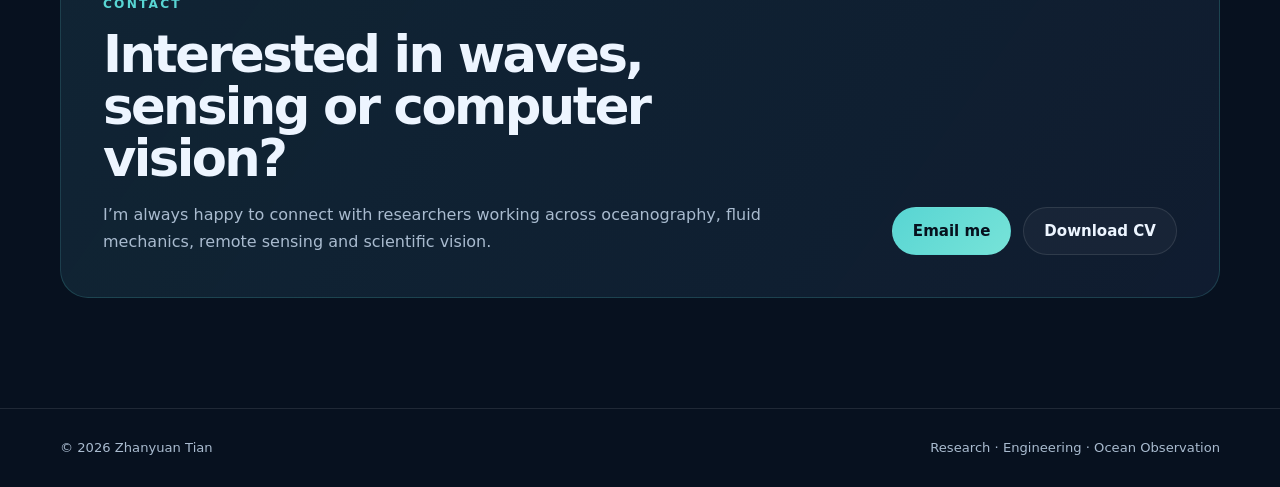
==== commit 2d905d76: "Publish personal academic website" ====
--- a/index.html
+++ b/index.html
@@ -393,23 +393,30 @@
         <div class="award-grid">
           <div class="award-card reveal">
             <span>2023</span>
-            <strong>National Scholarship</strong>
+            <strong>
+              <a href="http://www.moe.gov.cn/jyb_xwfb/xw_zt/moe_357/jyzt_2015nztzl/2015_zt06/15zt06_gxzzzc/gxzz_bzks/201508/t20150810_199202.html">
+                National Scholarship of China
+              </a>
+            </strong>
             <p>Top 0.5%</p>
           </div>
-          <div class="award-card reveal">
-            <span>2023</span>
-            <strong>National Innovation & Entrepreneurship Program</strong>
-            <p>Second Prize</p>
-          </div>
+
           <div class="award-card reveal">
             <span>2022</span>
-            <strong>National College Student Mathematical Modeling Competition</strong>
-            <p>First Prize</p>
-          </div>
+            <strong>
+              <a href="https://www.nitori-shougakuzaidan.com/introduction/">
+                NITORI Scholarship
+              </a>
+            </strong>
+          </div>
+
           <div class="award-card reveal">
             <span>2021</span>
-            <strong>National Mathematics Competition</strong>
-            <p>First Prize</p>
+            <strong>
+              <a href="https://www.zhdgps.com/news/company/20221682">
+                Haida Zhong Scholarship
+              </a>
+            </strong>
           </div>
         </div>
       </div>
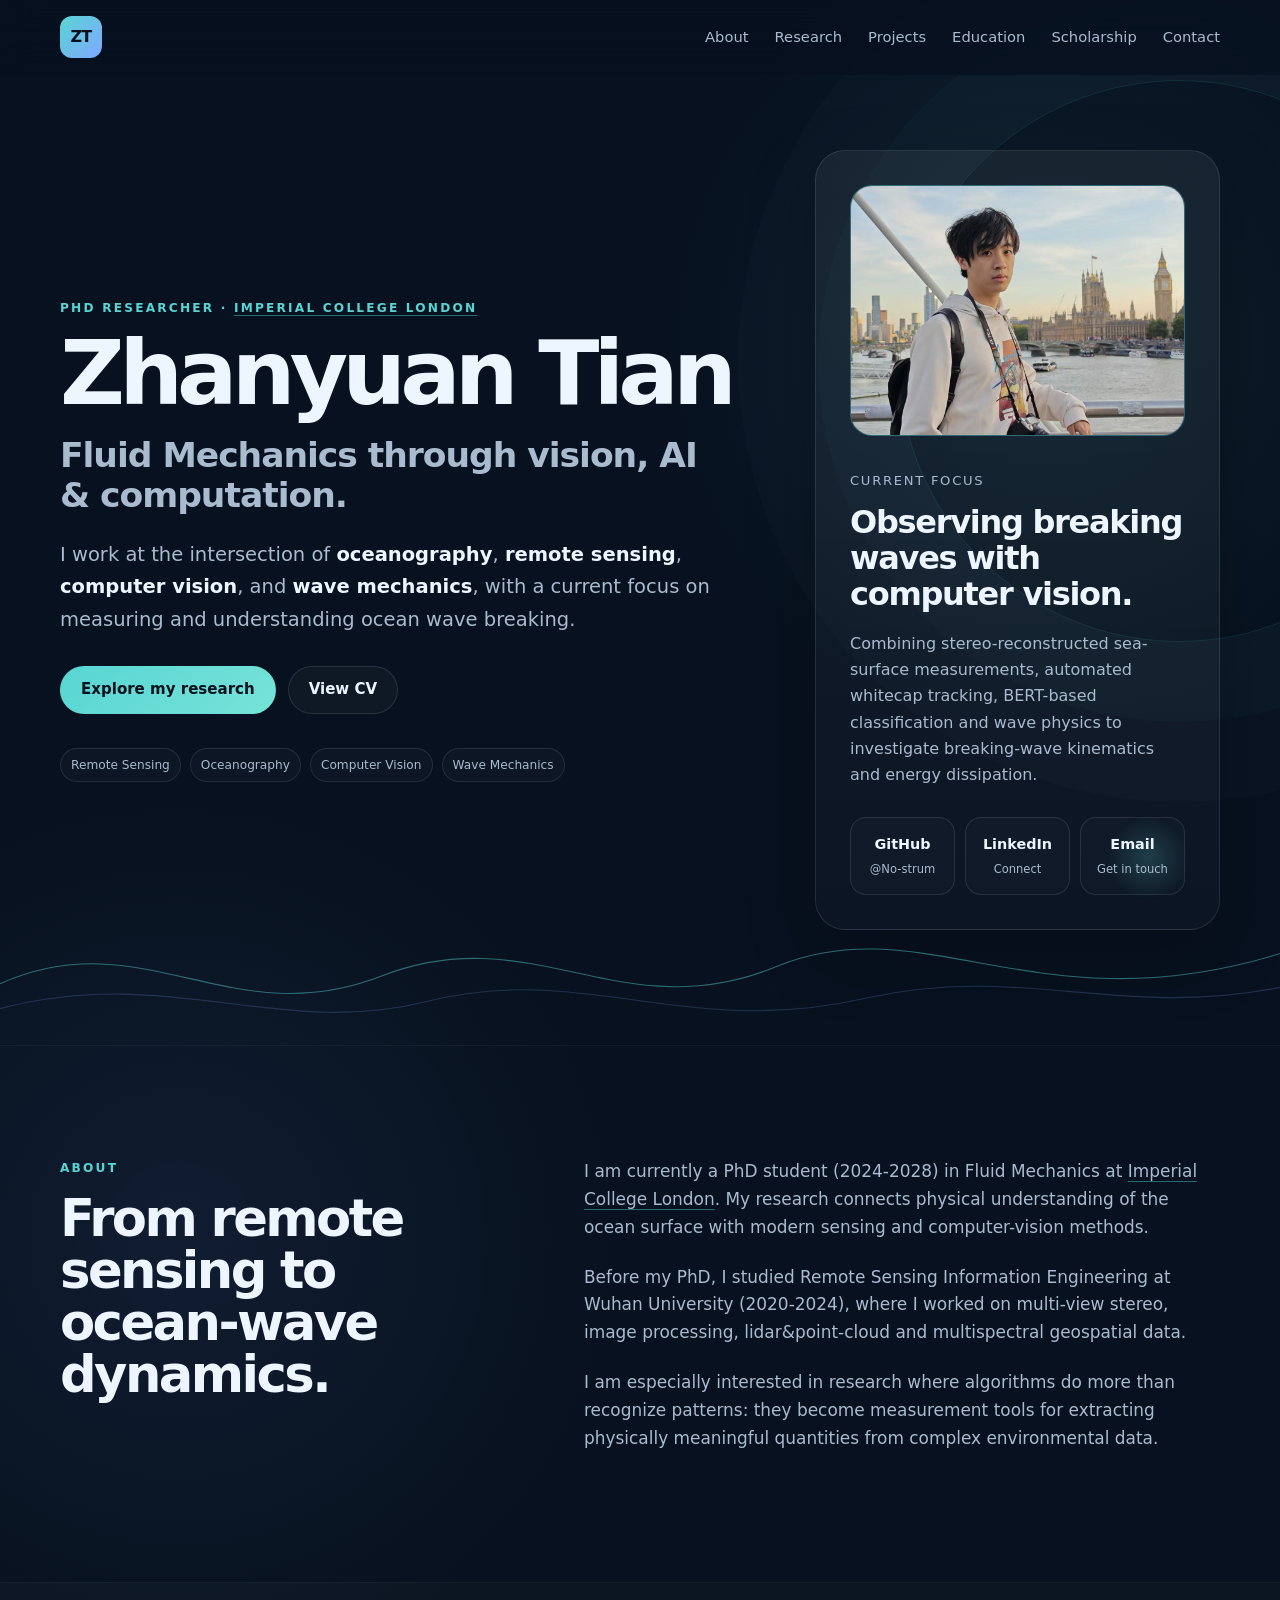
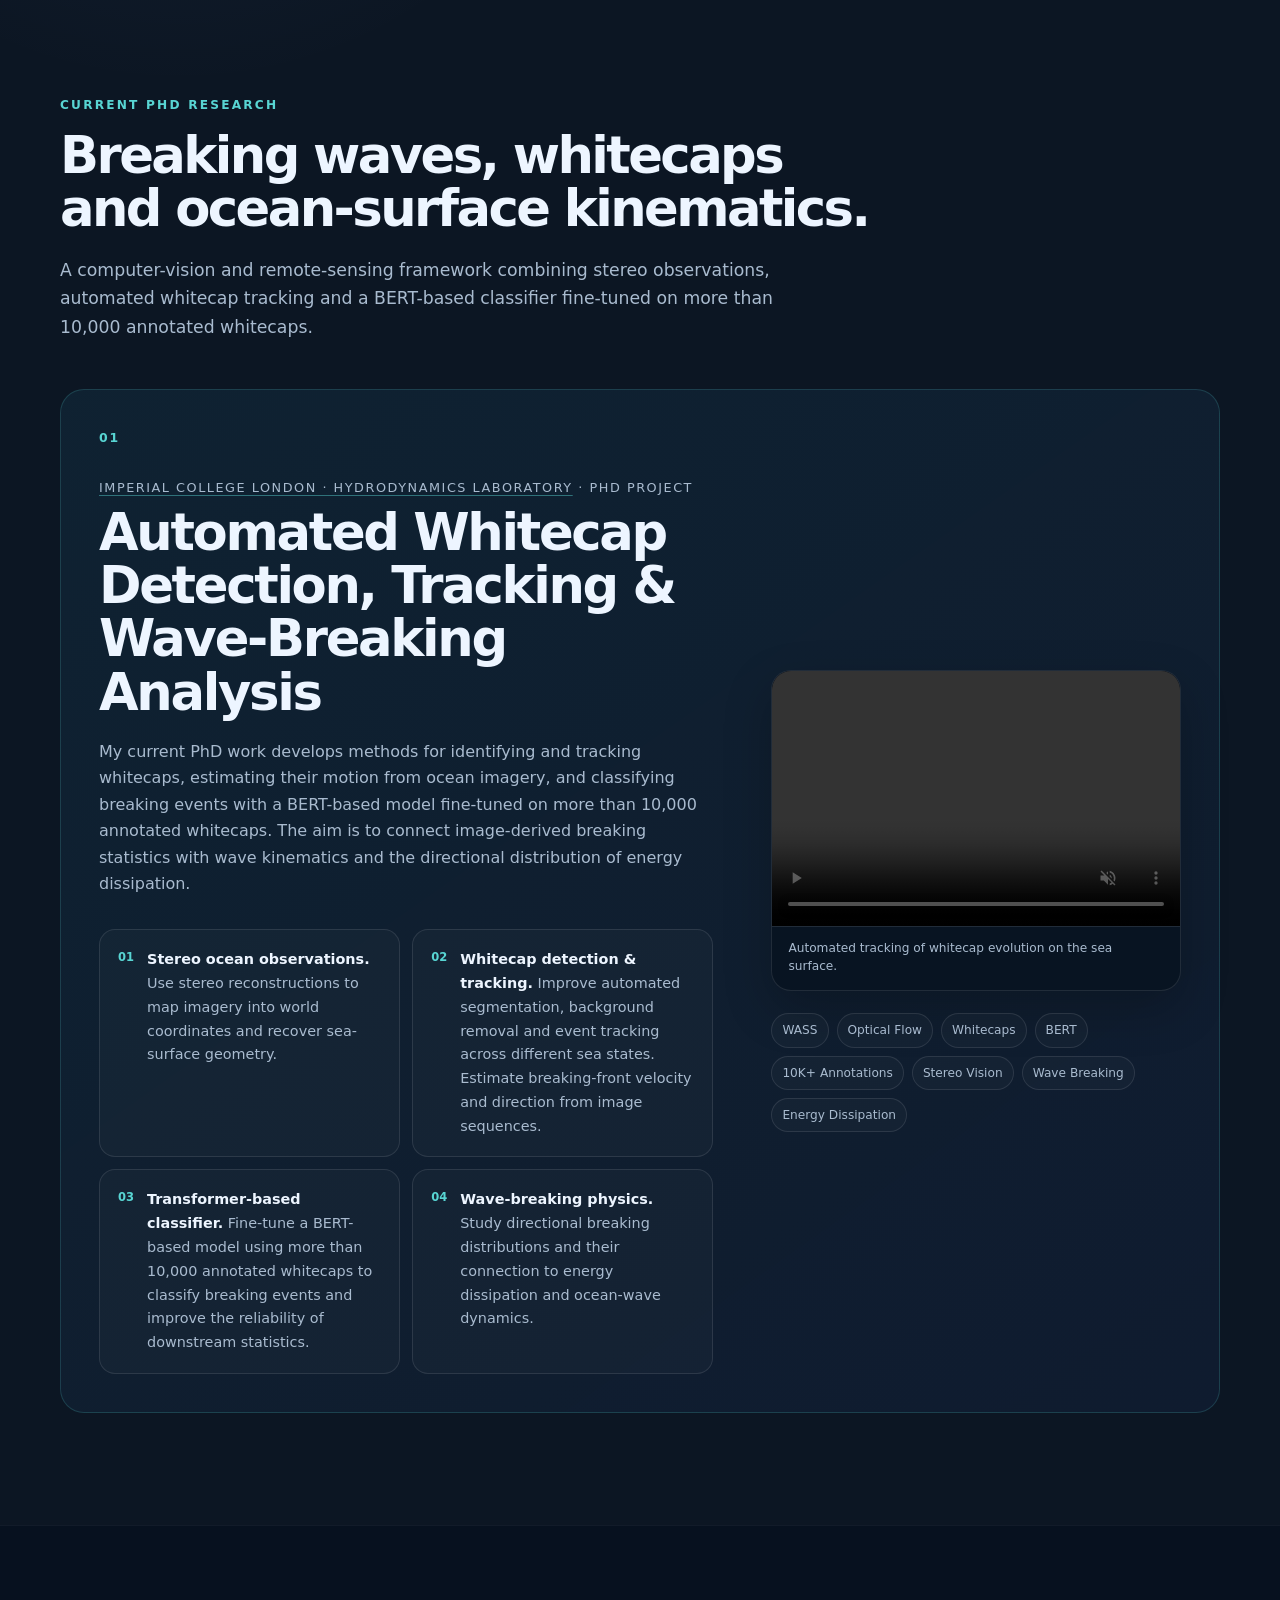
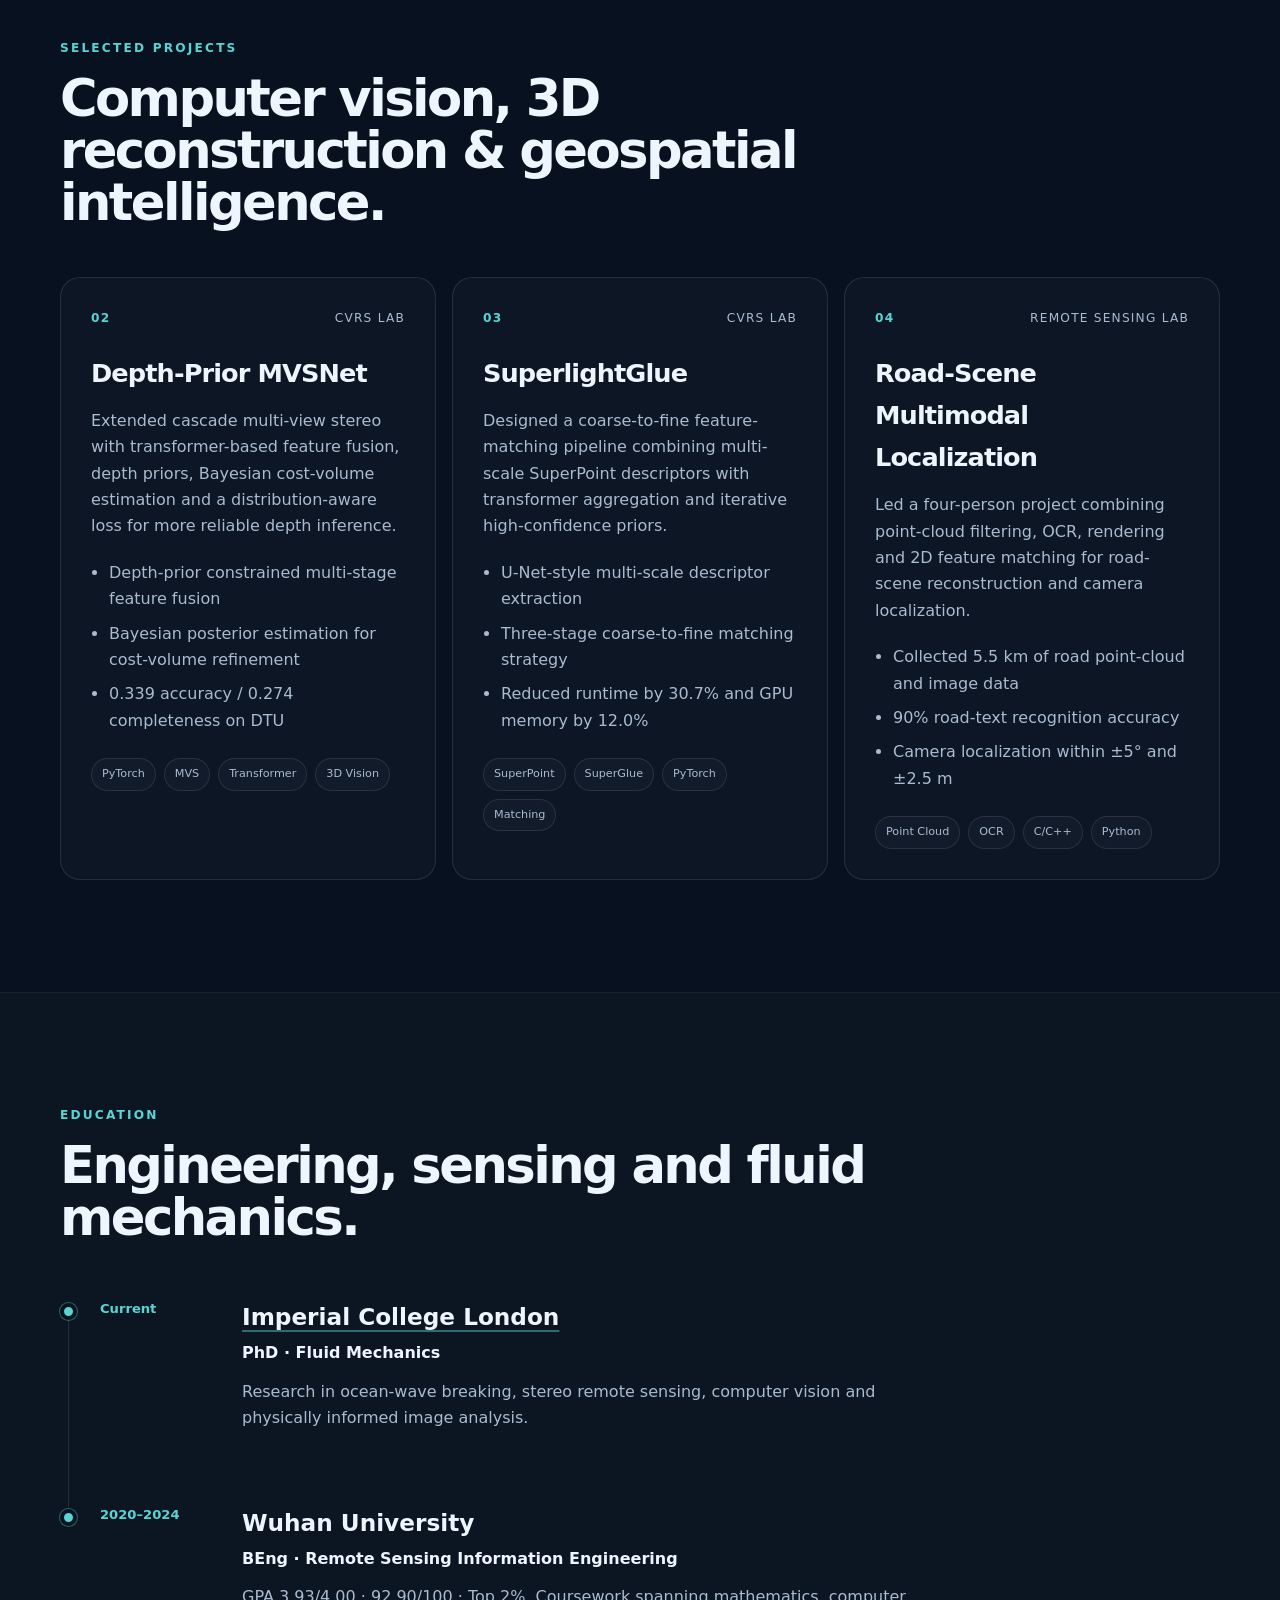
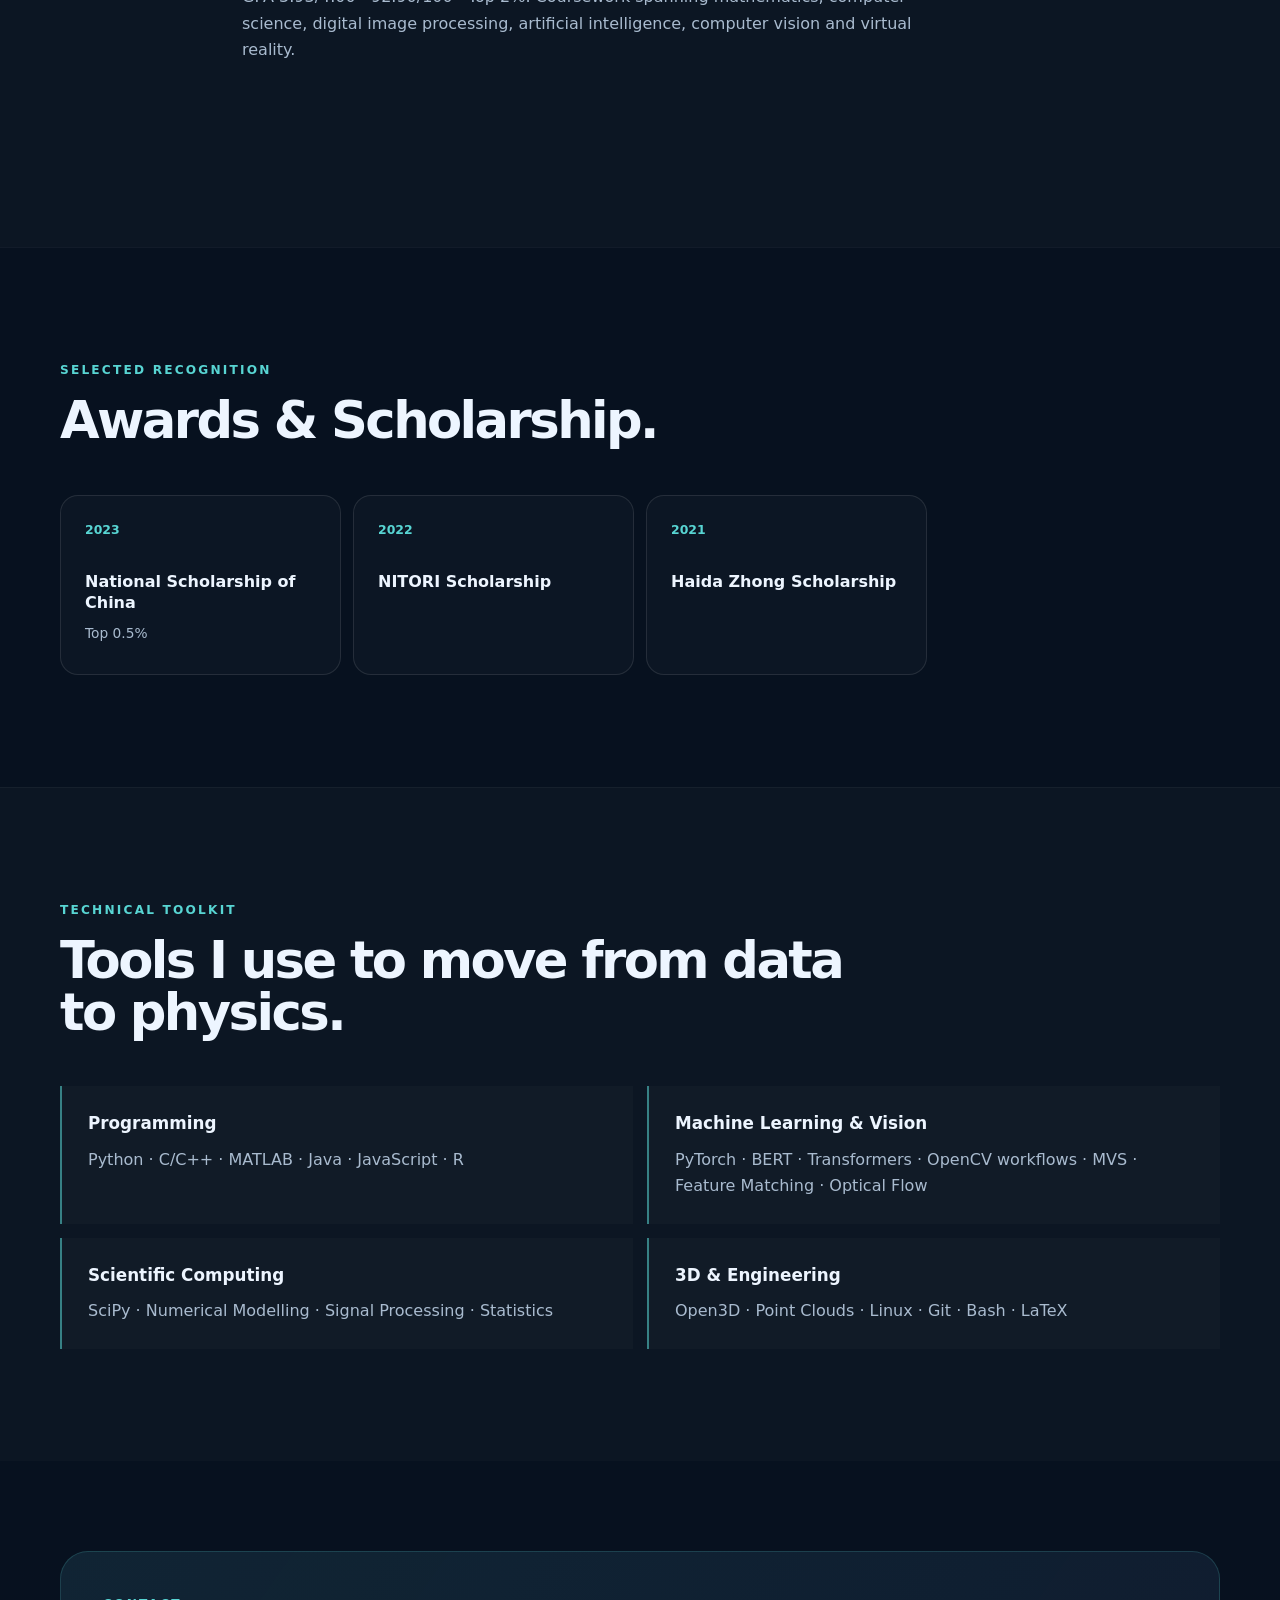
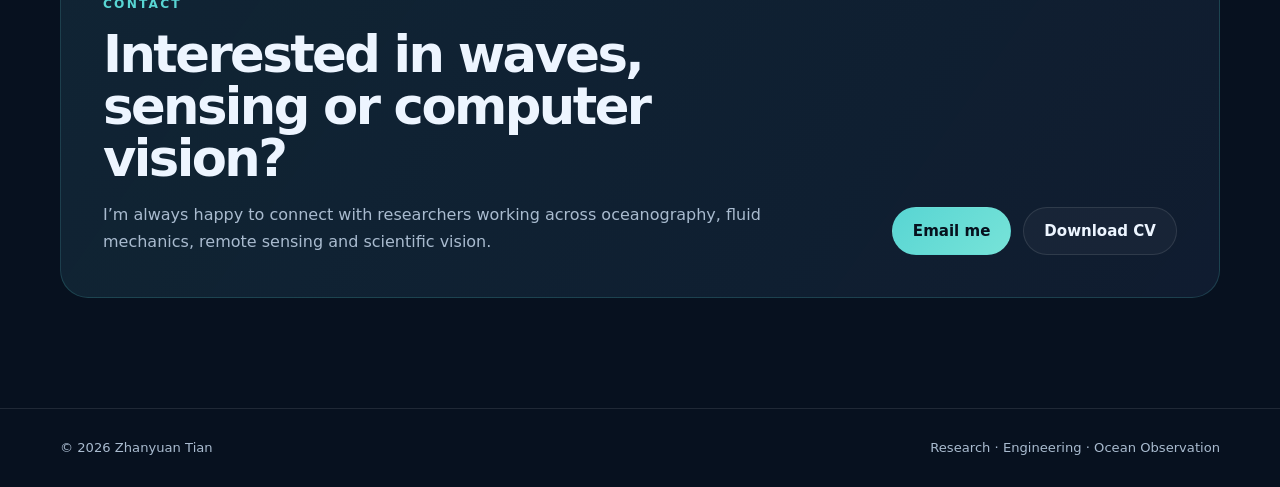
==== commit 81652f29: "Update email link in index.html" ====
--- a/index.html
+++ b/index.html
@@ -104,7 +104,7 @@
               <strong>LinkedIn</strong>
               <span>Connect</span>
             </a>
-            <a class="profile-link" href="mailto:yztian@whu.edu.cn">
+            <a class="profile-link" href="mailto:zt1624@ic.ac.uk">
               <strong>Email</strong>
               <span>Get in touch</span>
             </a>
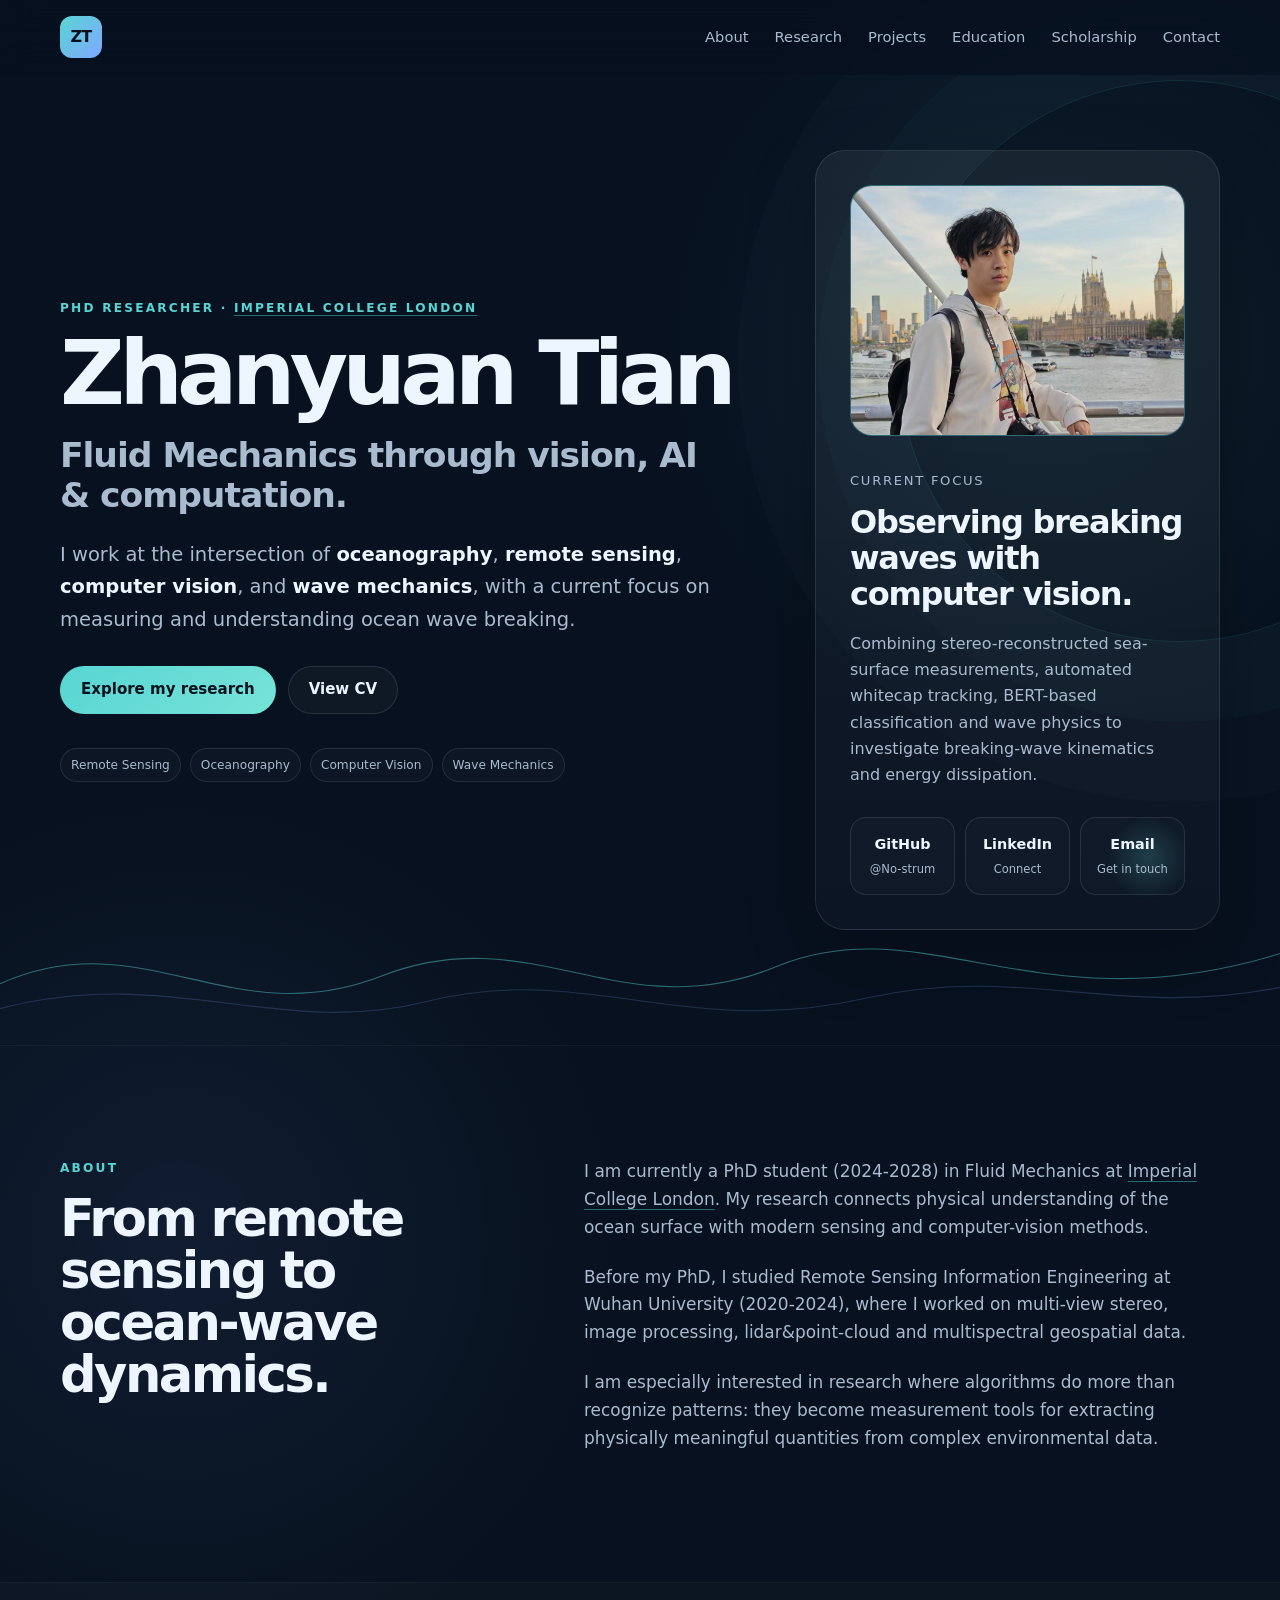
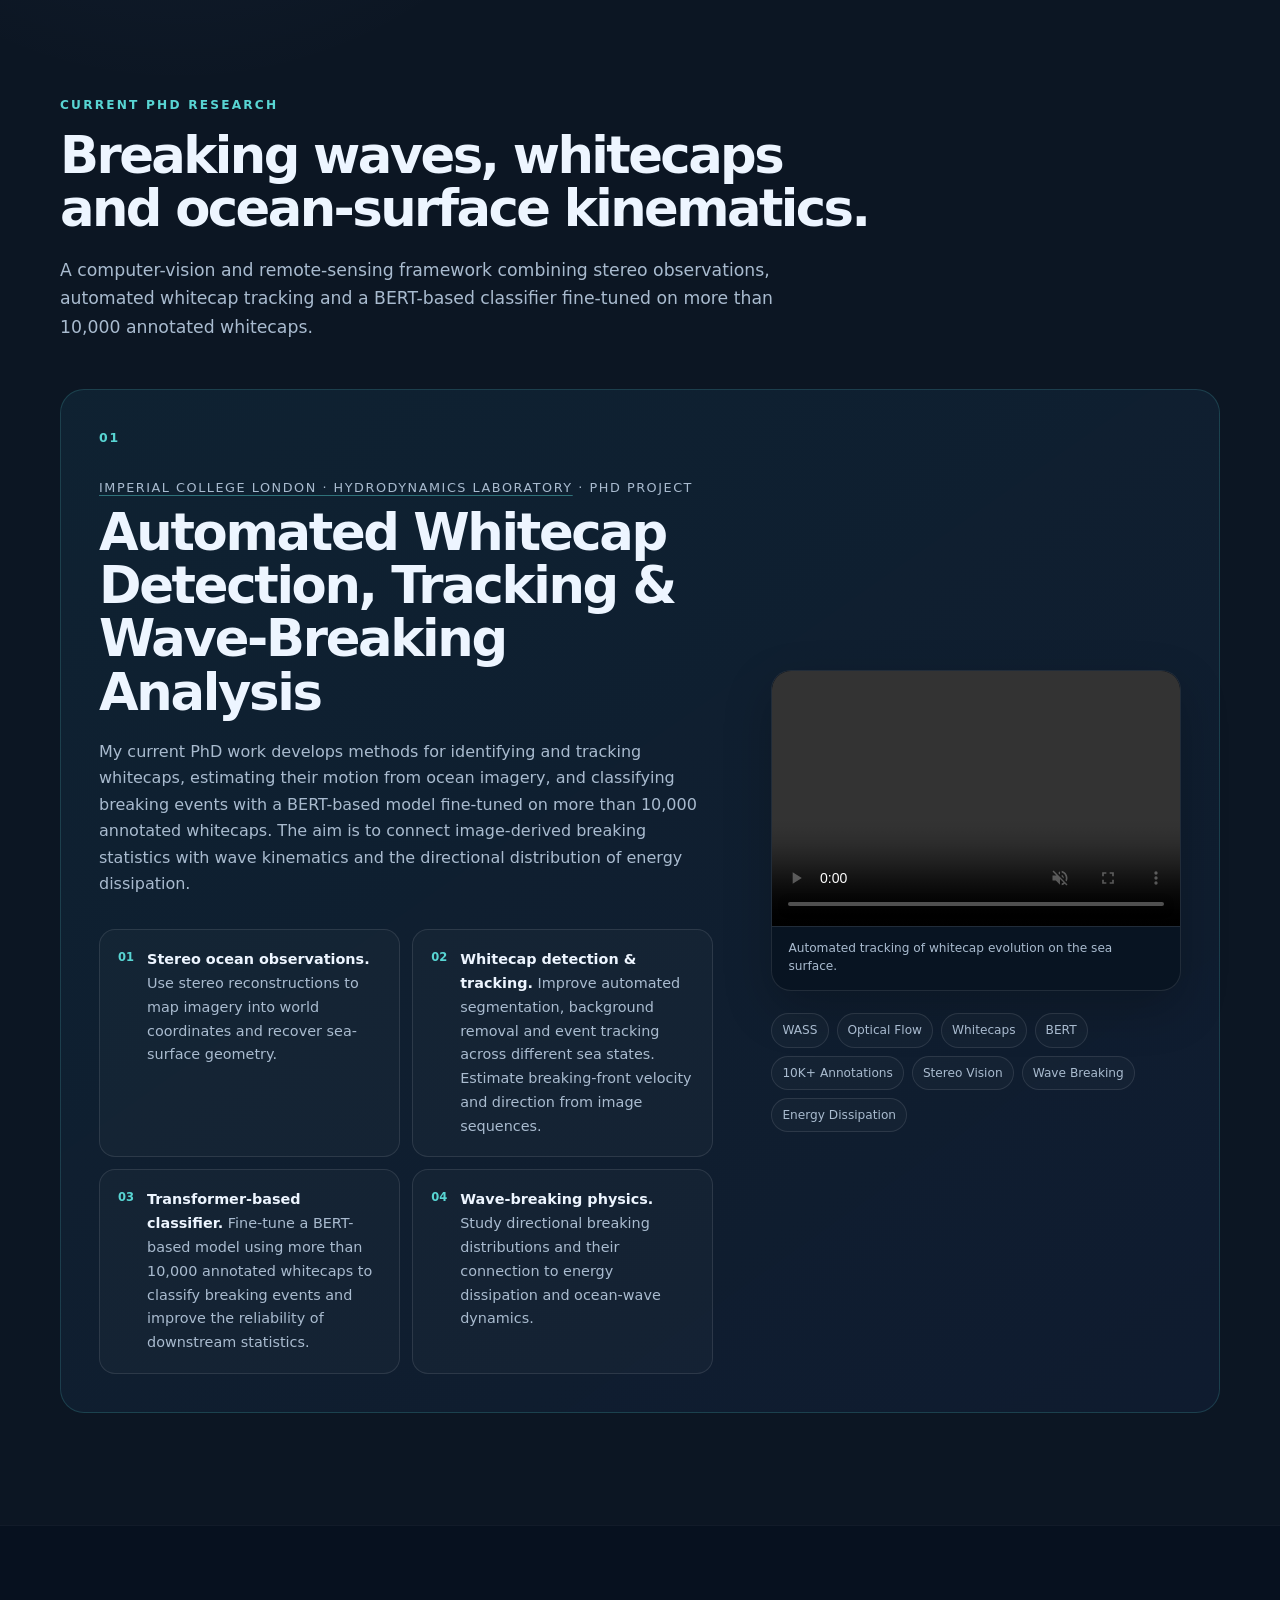
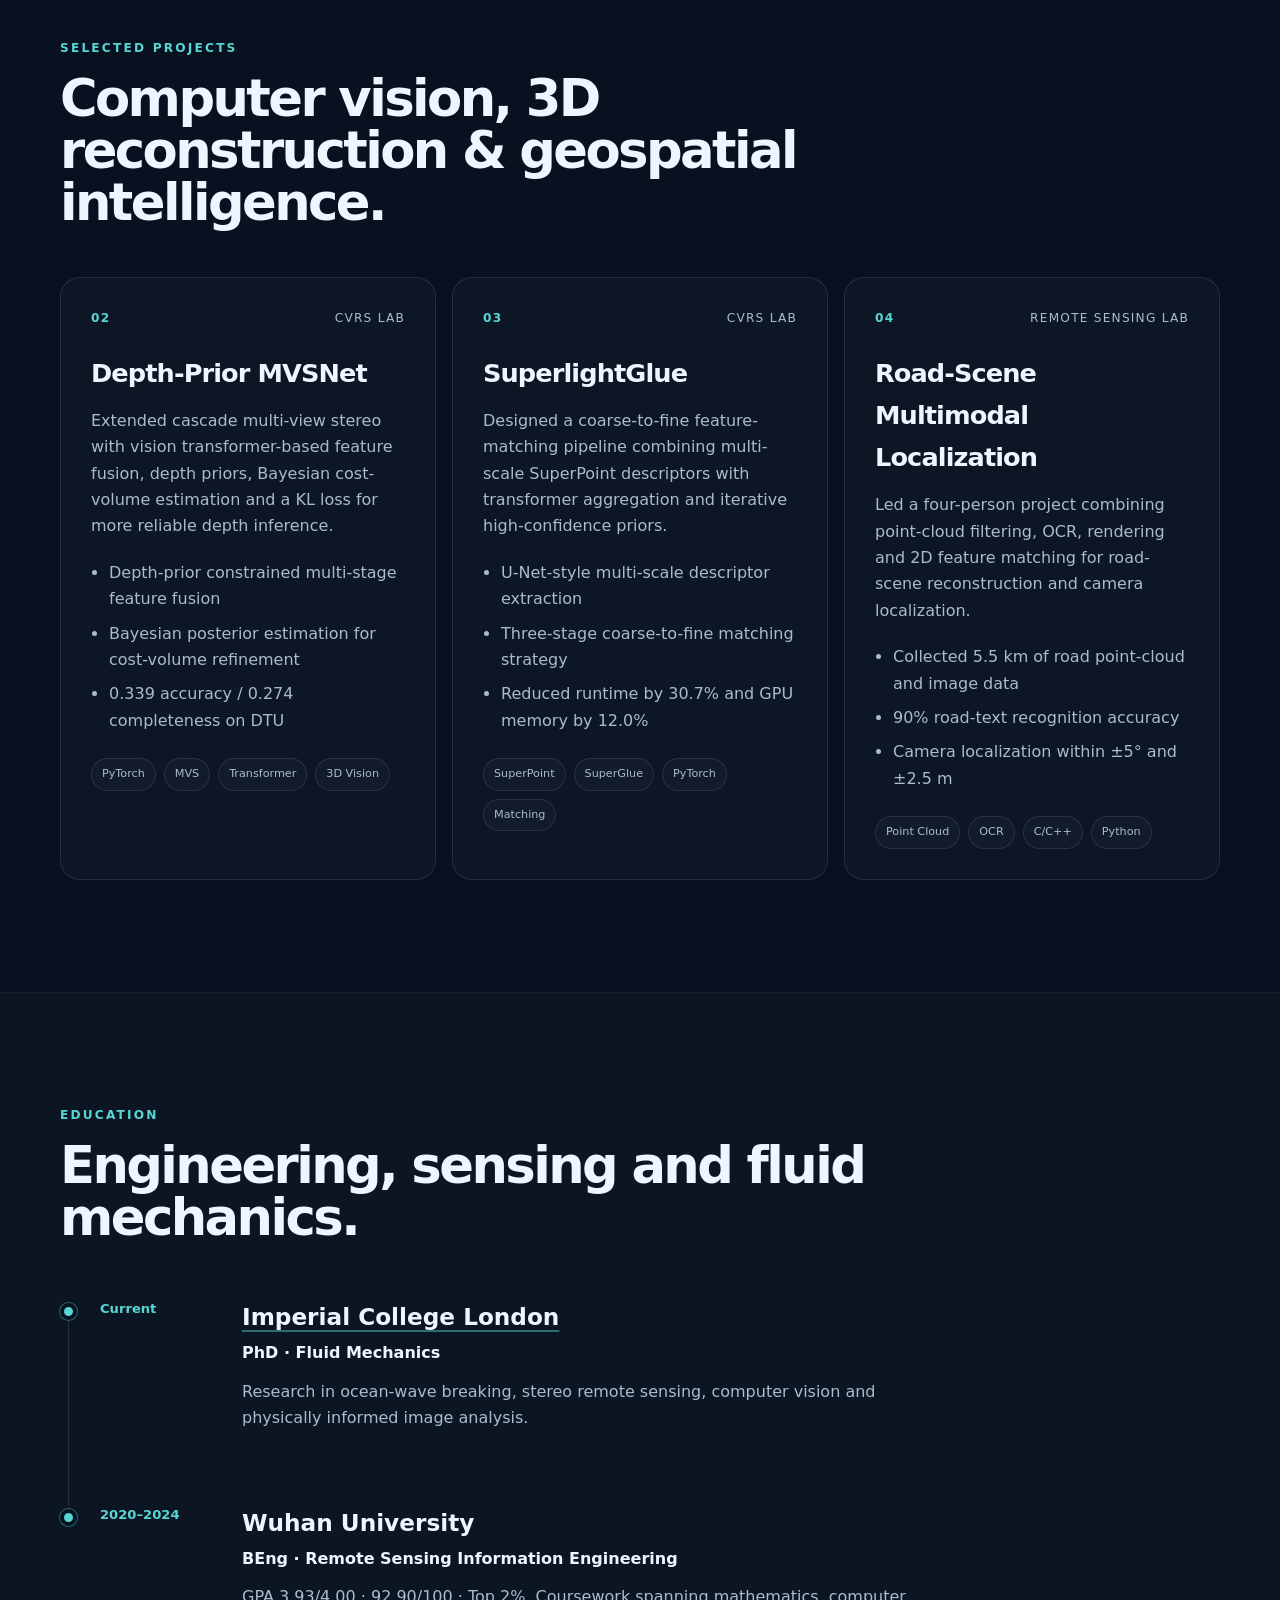
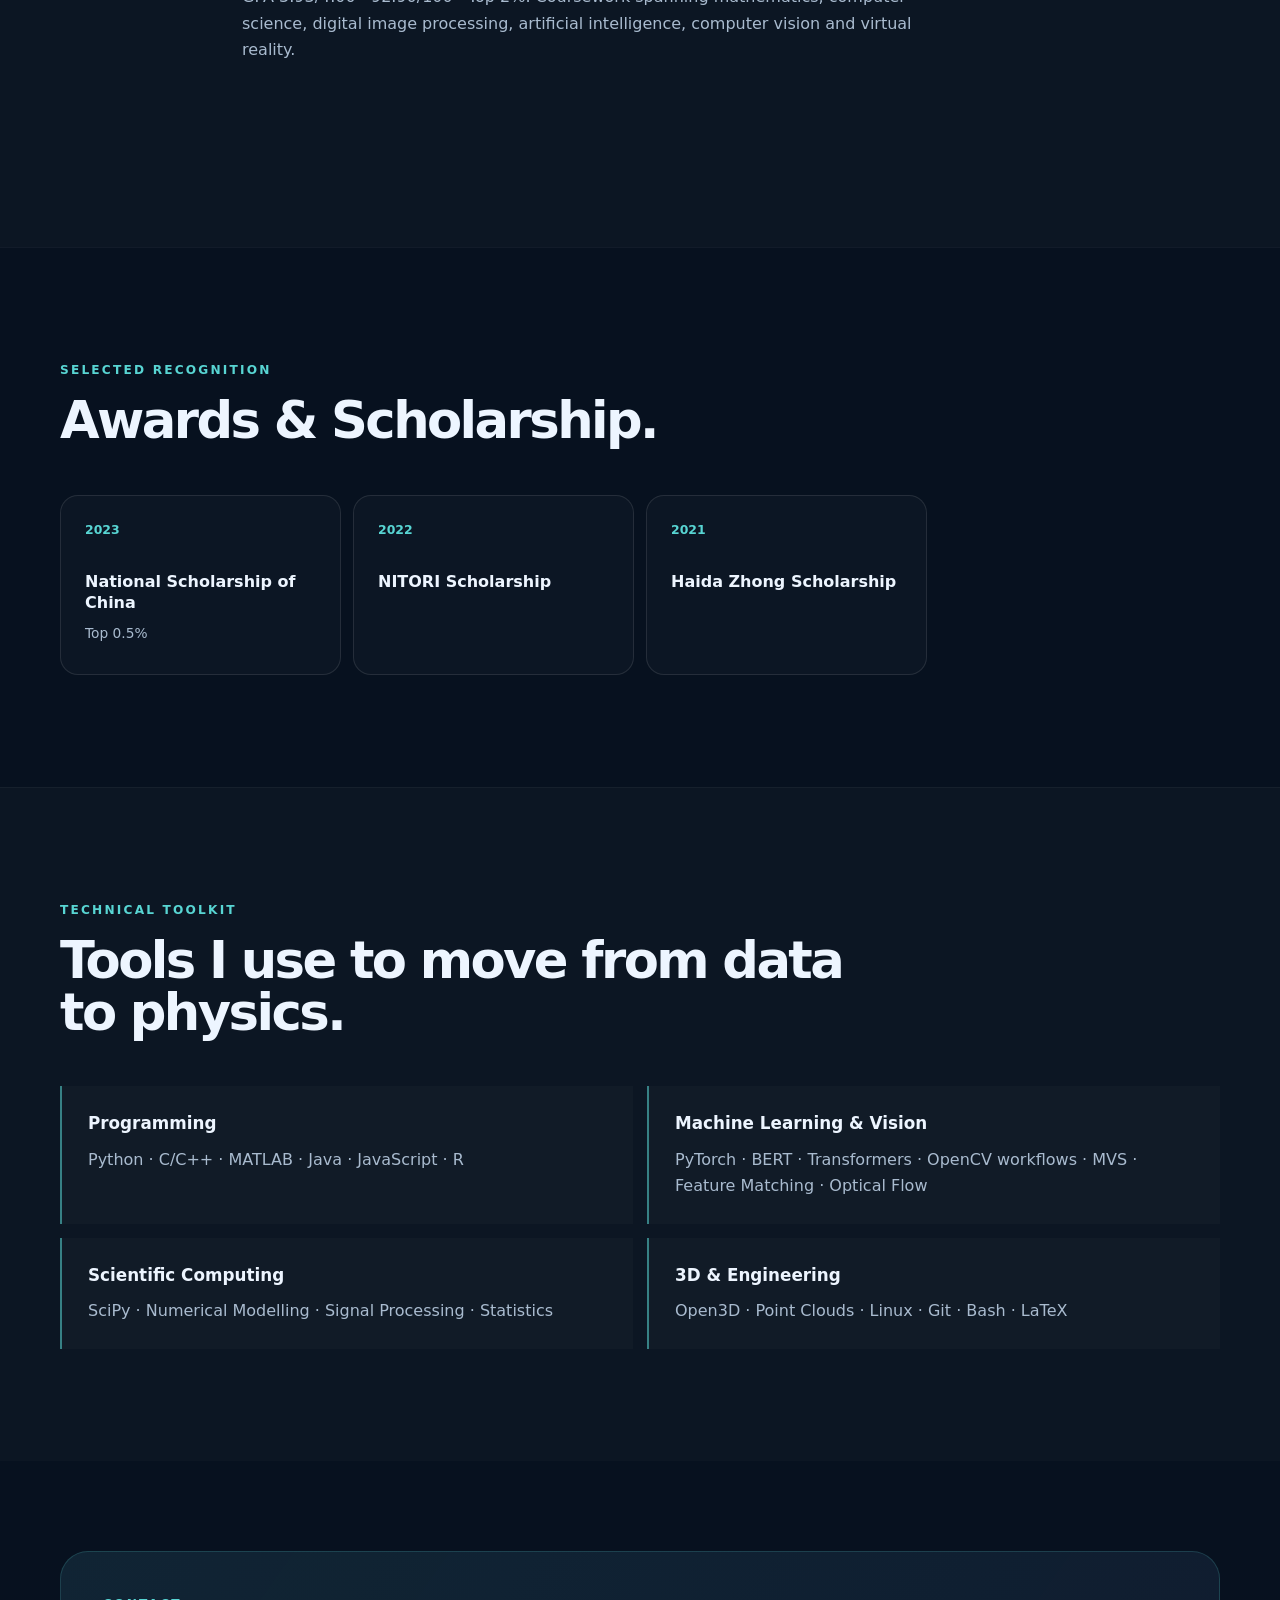
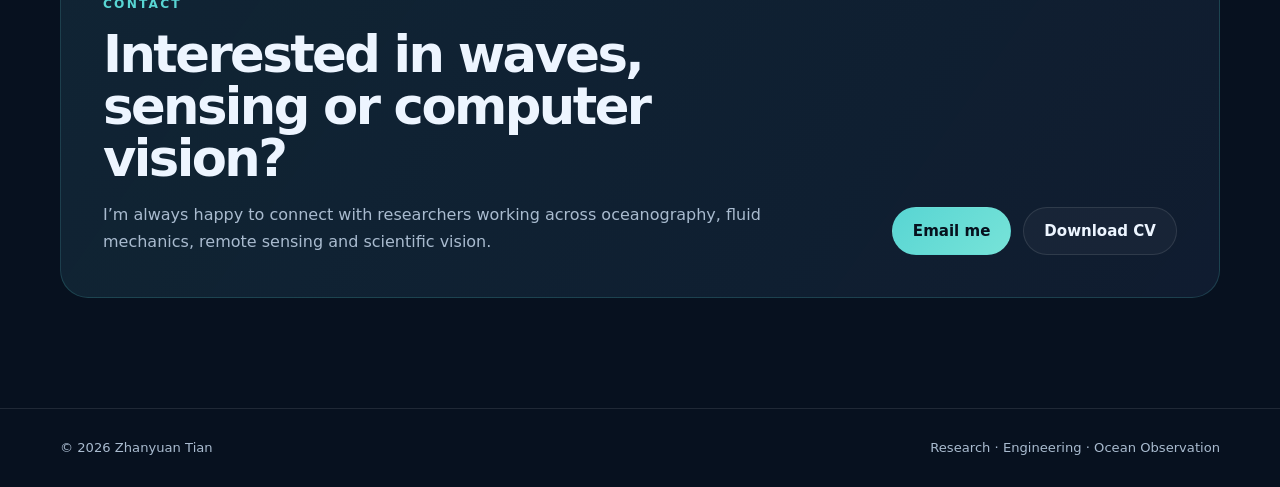
==== commit 1fede0ee: "Update index.html" ====
--- a/index.html
+++ b/index.html
@@ -279,9 +279,9 @@
             </div>
             <h3>Depth-Prior MVSNet</h3>
             <p>
-              Extended cascade multi-view stereo with transformer-based feature
+              Extended cascade multi-view stereo with vision transformer-based feature
               fusion, depth priors, Bayesian cost-volume estimation and a
-              distribution-aware loss for more reliable depth inference.
+              KL loss for more reliable depth inference.
             </p>
             <ul>
               <li>Depth-prior constrained multi-stage feature fusion</li>
